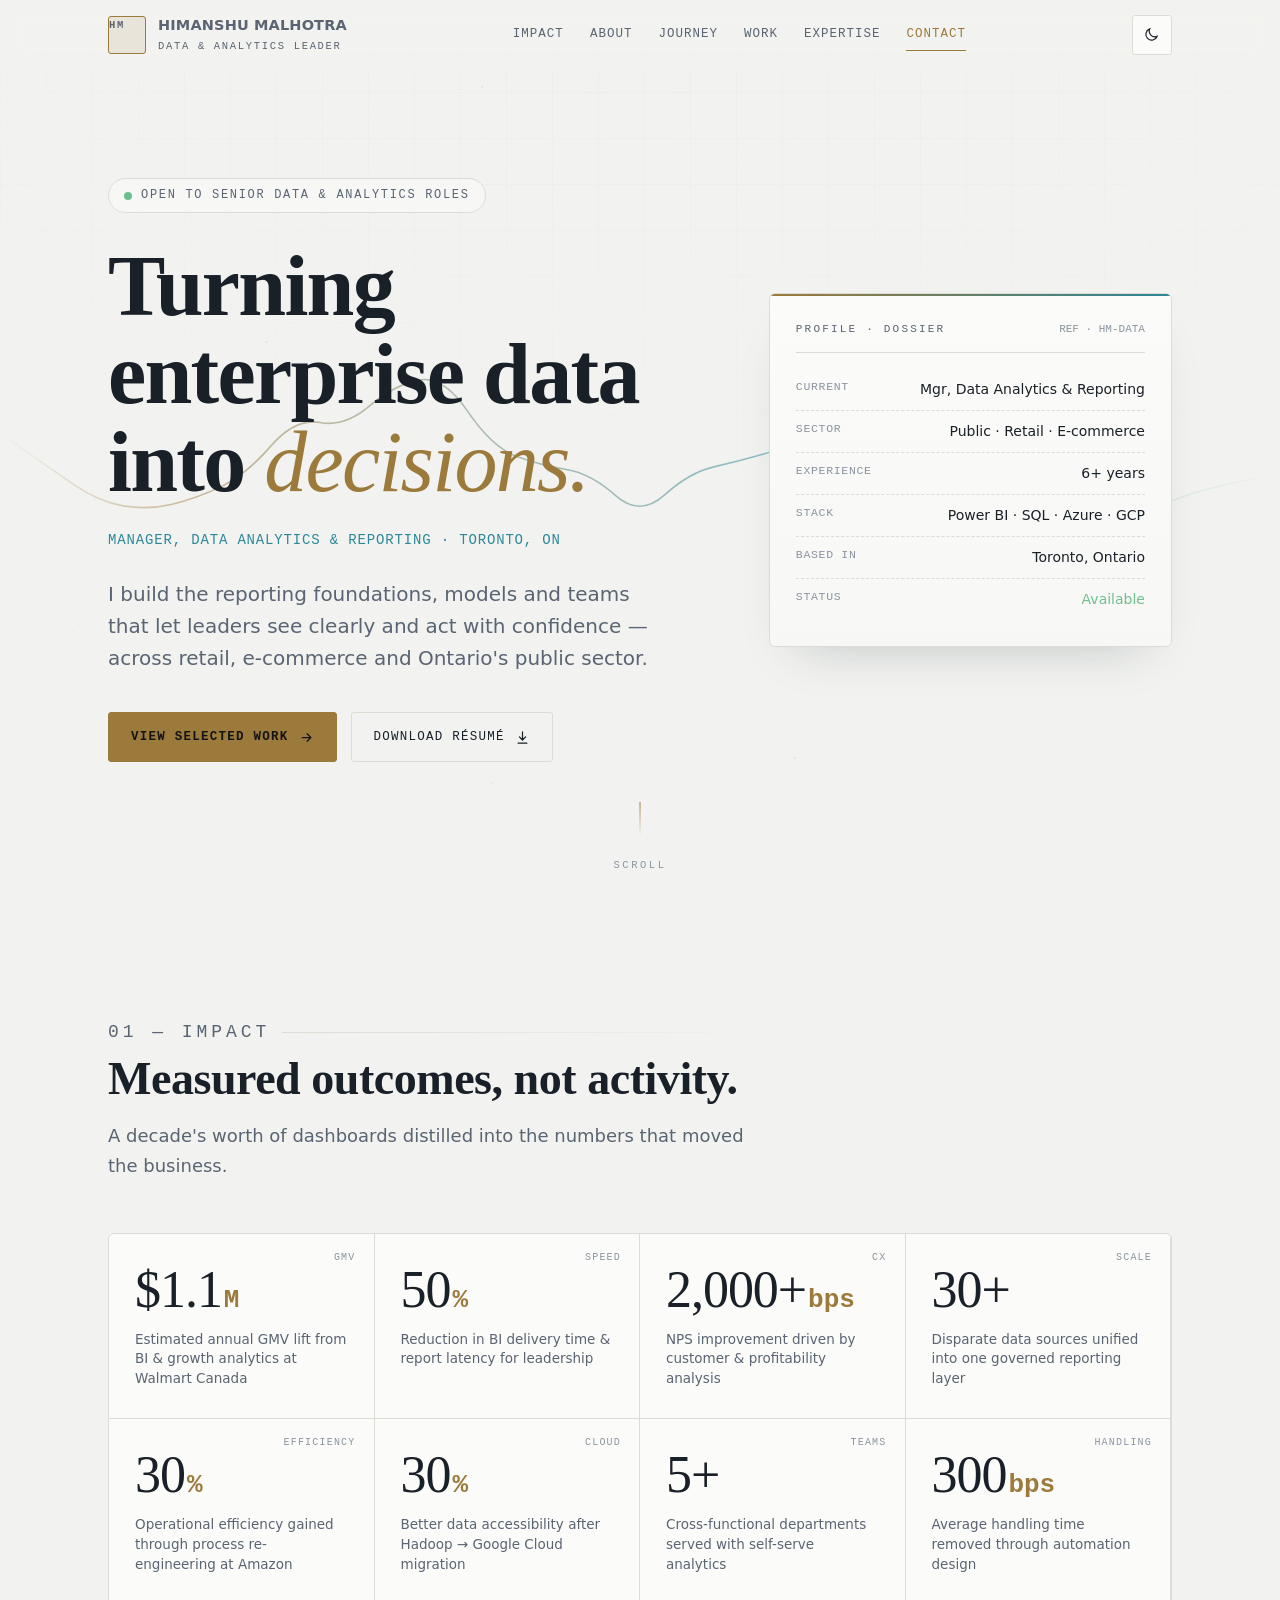
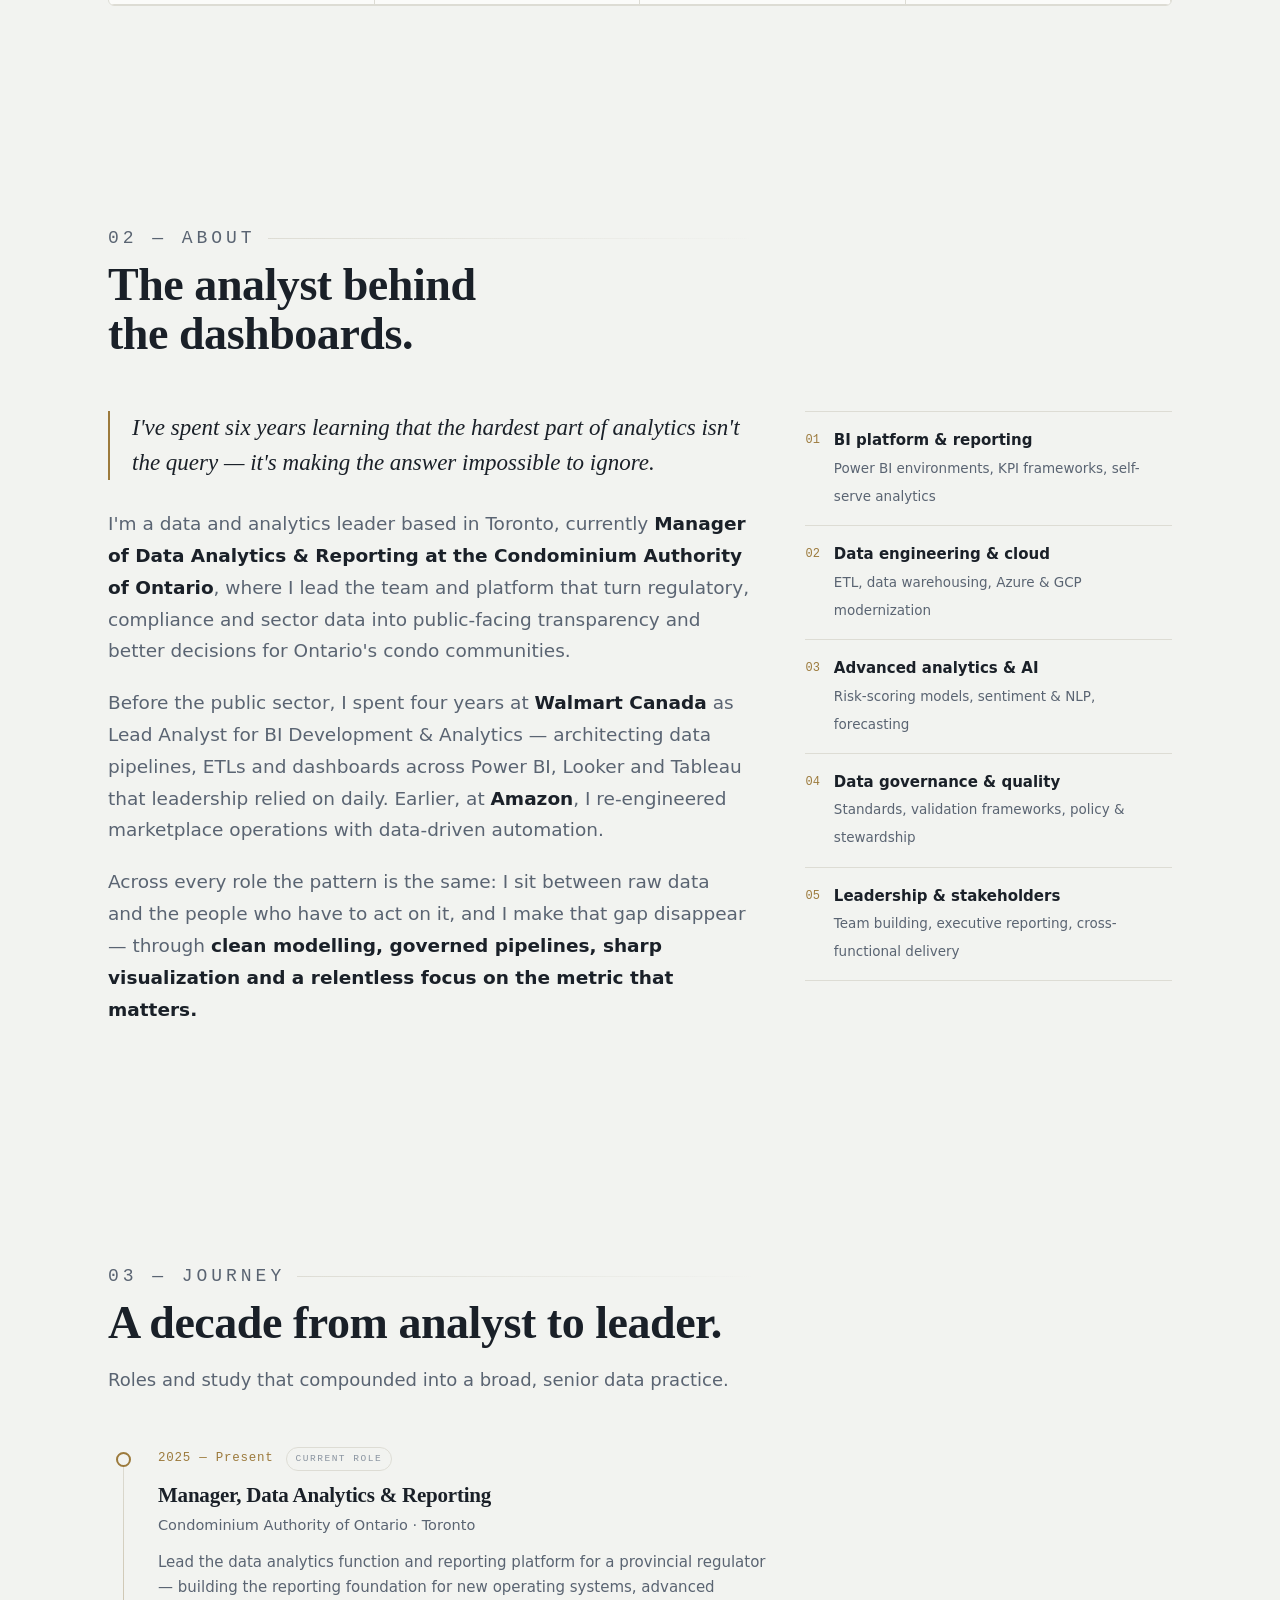
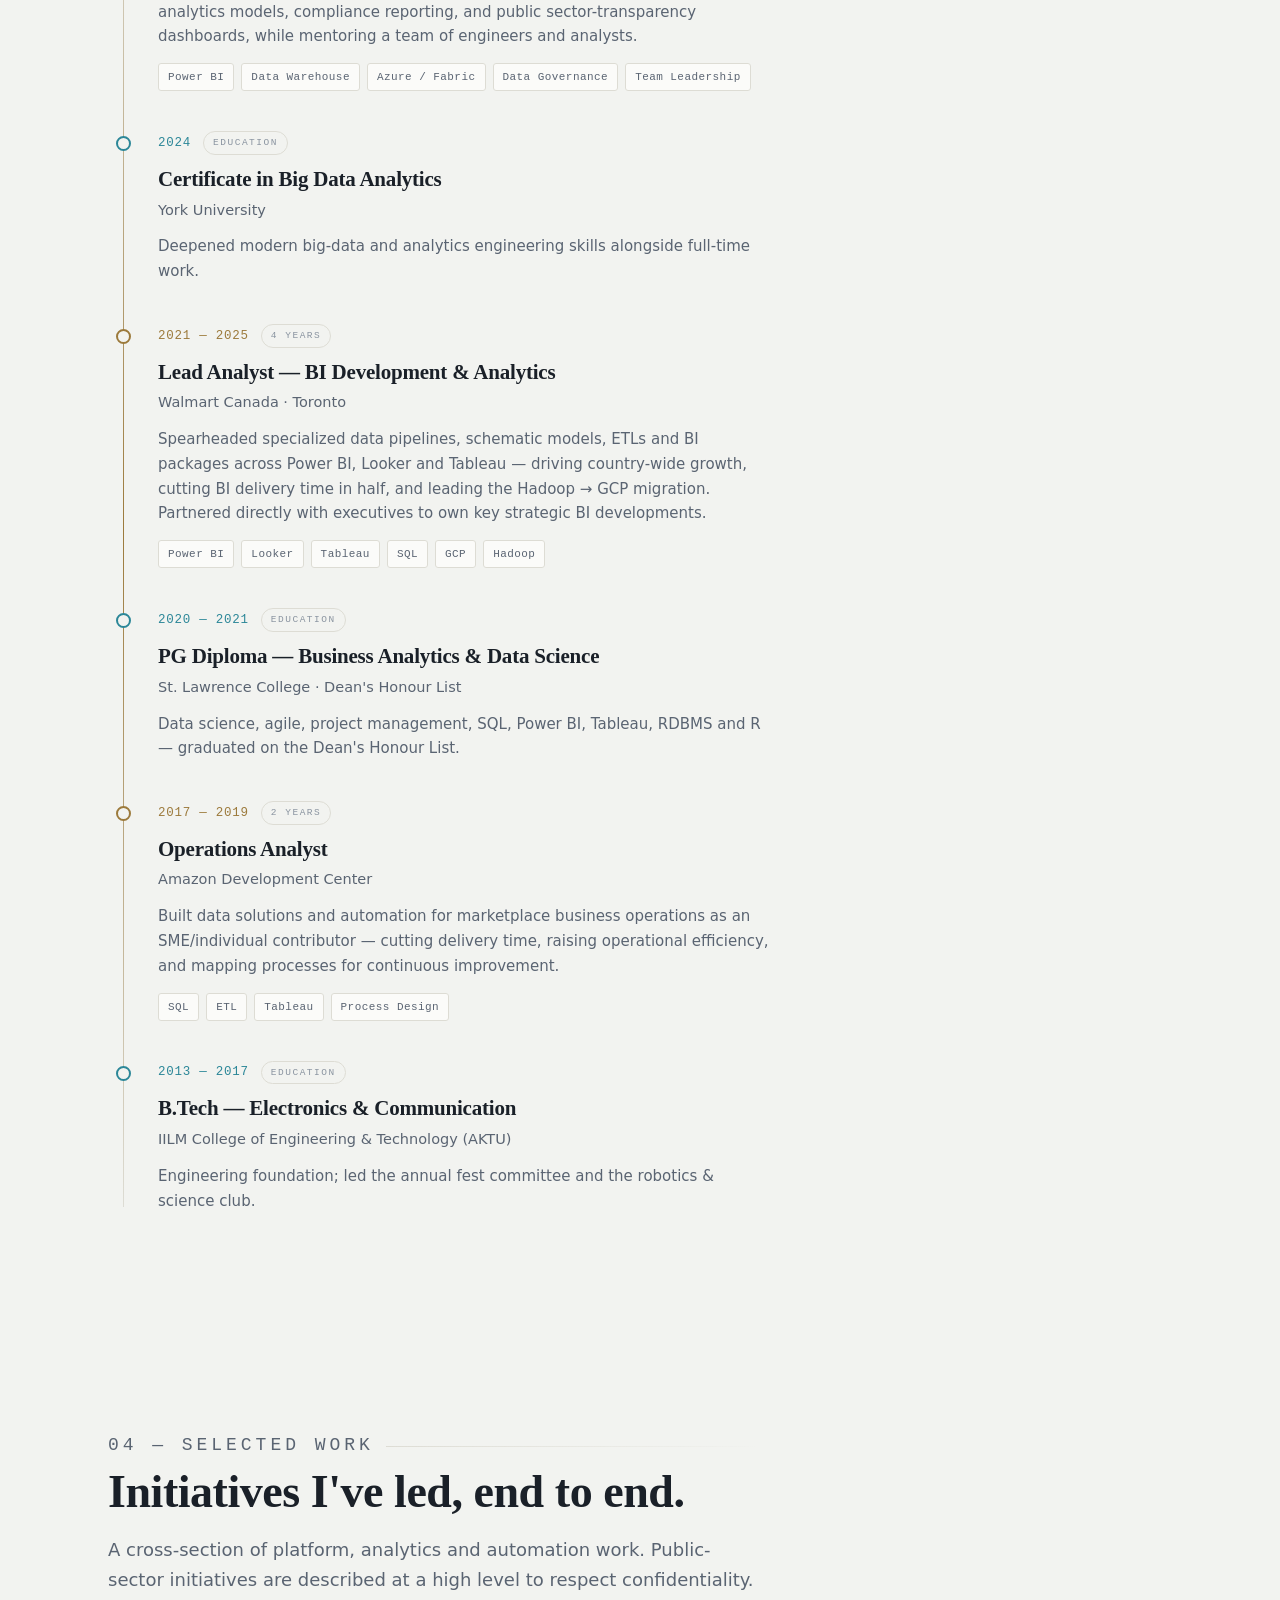
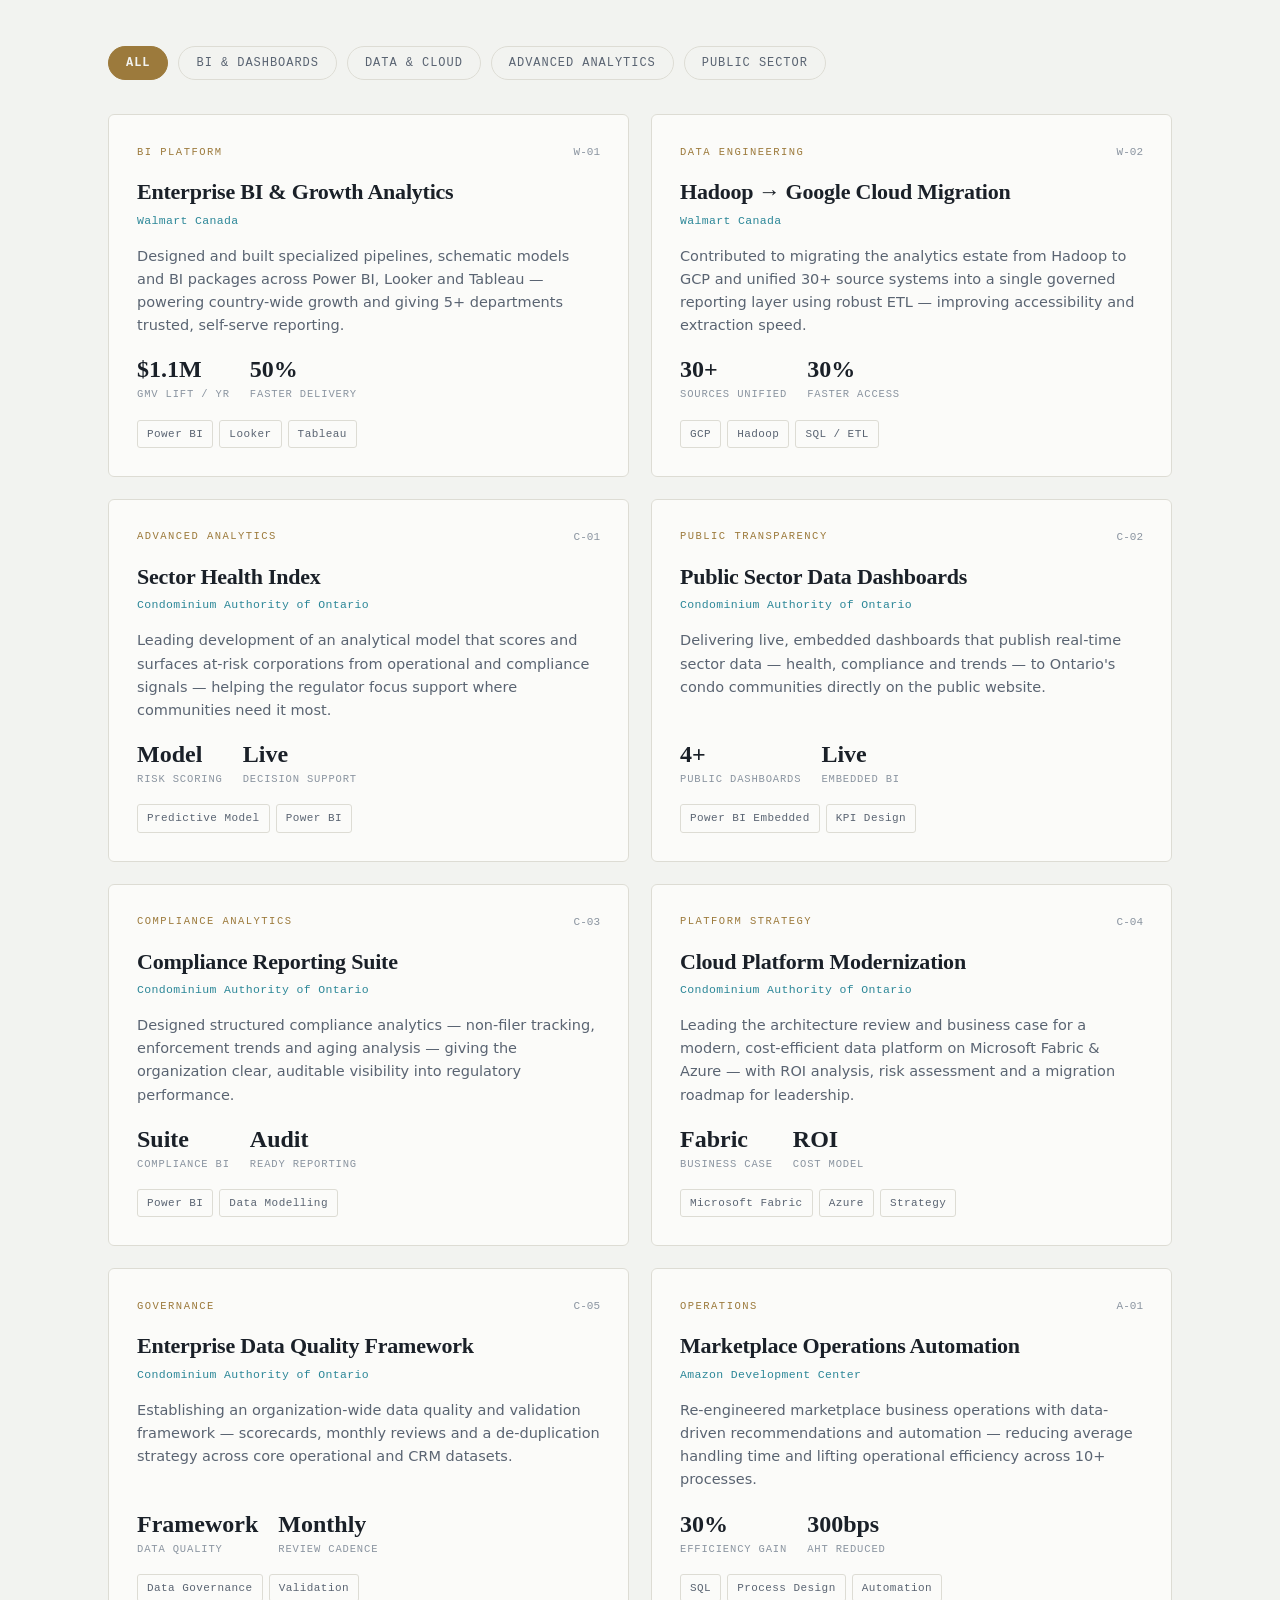
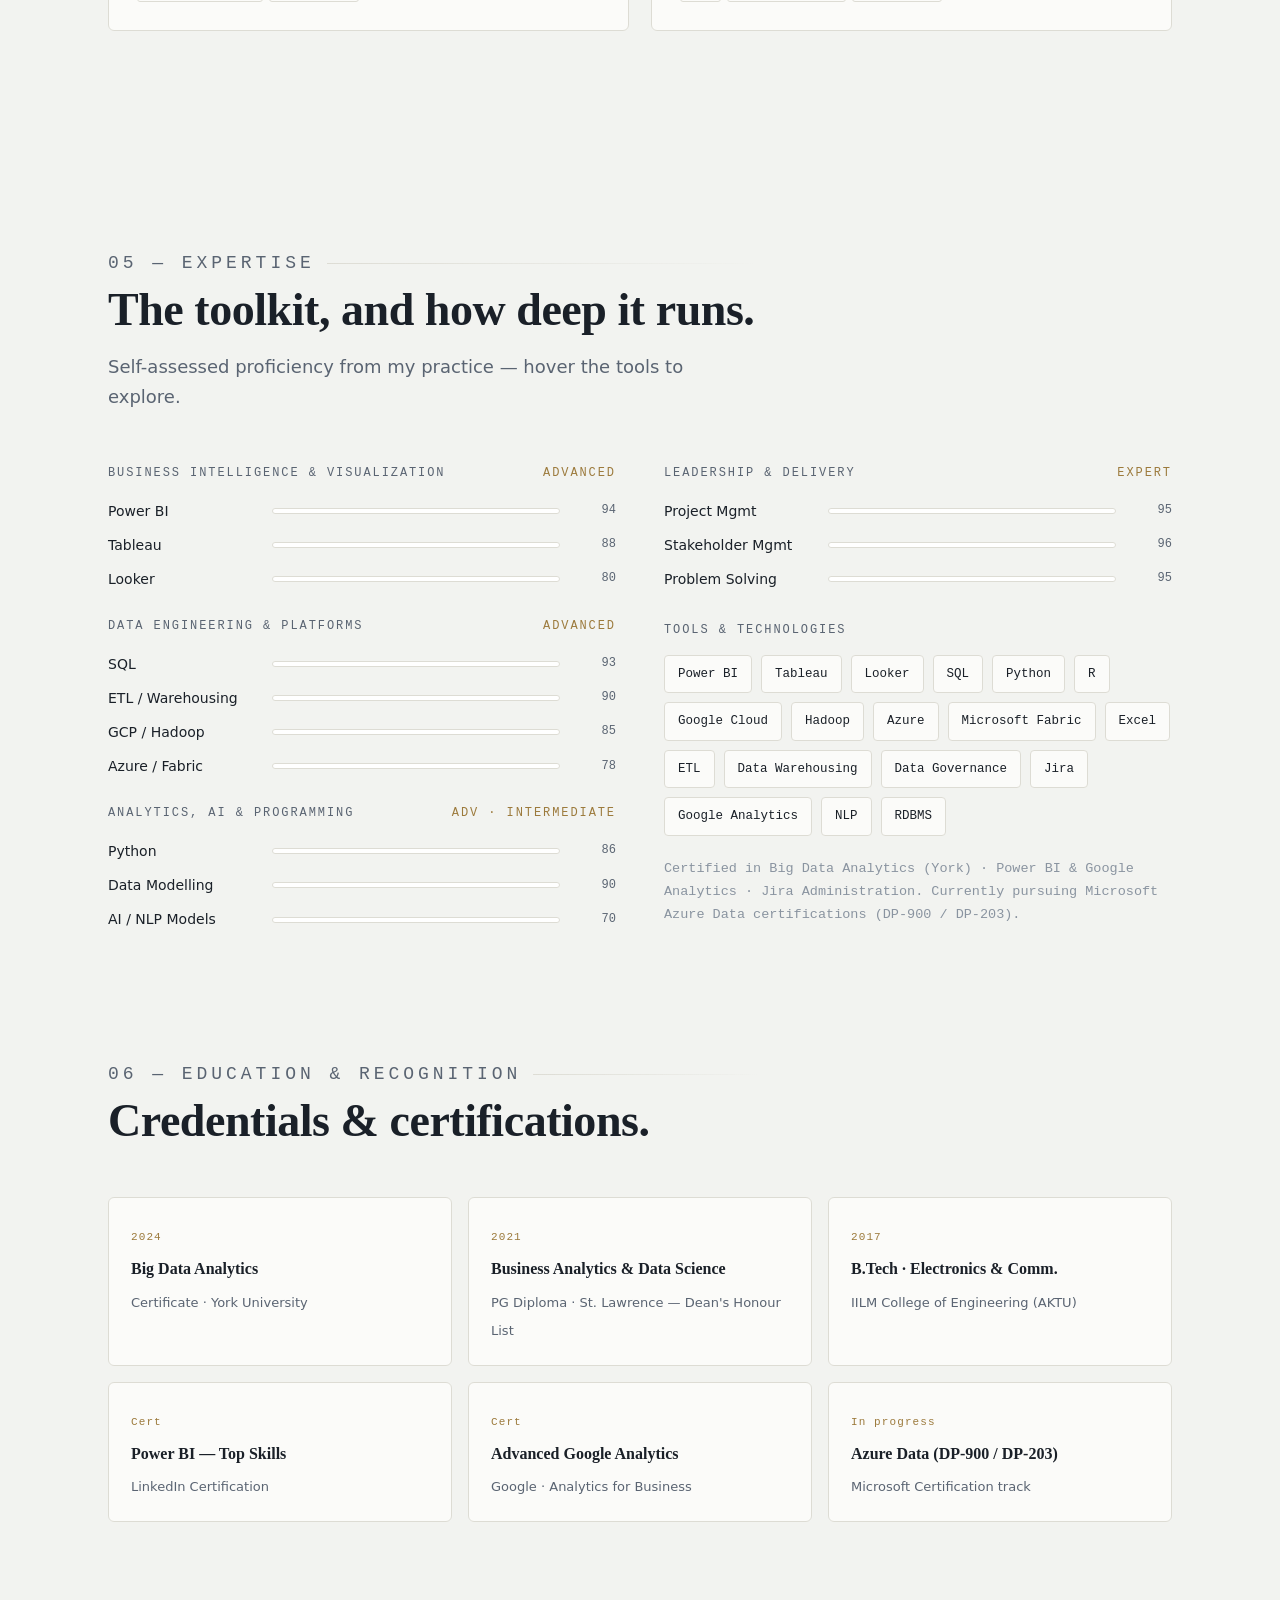
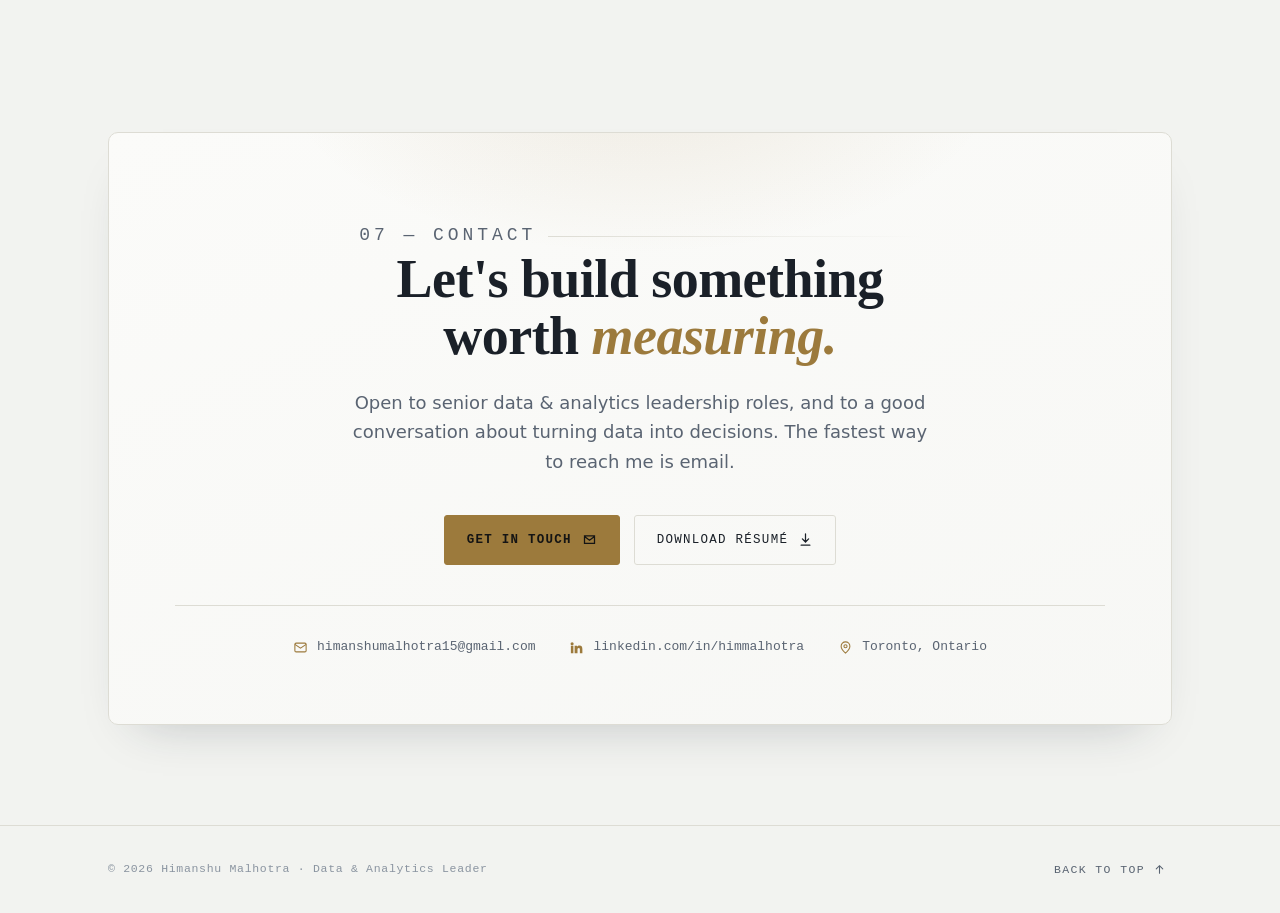
==== index.html @ 13e5ac2b "Add interactive personal portfolio website Single-page, self-contained portfolio for Himanshu Malhot" ====
<!doctype html>
<html lang="en">
<head>
<meta charset="utf-8" />
<meta name="viewport" content="width=device-width, initial-scale=1" />
<title>Himanshu Malhotra — Data &amp; Analytics Leader</title>
<meta name="description" content="Himanshu Malhotra — Manager, Data Analytics &amp; Reporting. Turning enterprise data into decisions across retail, e-commerce and public-sector organizations." />
<style>
/* ============================================================
   HIMANSHU MALHOTRA — PORTFOLIO  "DOSSIER"
   Tokens → theme (dark default + light) → layout → components
   ============================================================ */
:root{
  --ground:#0E1217; --surface:#161B22; --surface-2:#1D242D; --line:#2A333D;
  --ivory:#ECEAE3; --muted:#96A0AC; --faint:#5E6975;
  --brass:#C8A15C; --brass-soft:rgba(200,161,92,.14);
  --cyan:#5EC8D8; --cyan-soft:rgba(94,200,216,.12);
  --good:#6FBF8E; --warn:#E0B25A; --crit:#E07A6A;
  --shadow:0 24px 60px -28px rgba(0,0,0,.7);
  --serif:'Iowan Old Style','Palatino Linotype',Palatino,'Book Antiqua',Georgia,'Times New Roman',serif;
  --sans:system-ui,-apple-system,'Segoe UI',Roboto,Helvetica,Arial,sans-serif;
  --mono:ui-monospace,'SF Mono','JetBrains Mono','Cascadia Code',Menlo,Consolas,monospace;
  --maxw:1120px;
}
@media (prefers-color-scheme: light){
  :root{
    --ground:#F2F3F0; --surface:#FBFBF9; --surface-2:#FFFFFF; --line:#DDDCD4;
    --ivory:#1A2028; --muted:#5A6472; --faint:#8A94A0;
    --brass:#9C7A3C; --brass-soft:rgba(156,122,60,.12);
    --cyan:#2C8798; --cyan-soft:rgba(44,135,152,.10);
    --shadow:0 24px 50px -30px rgba(30,40,55,.28);
  }
}
:root[data-theme="dark"]{
  --ground:#0E1217; --surface:#161B22; --surface-2:#1D242D; --line:#2A333D;
  --ivory:#ECEAE3; --muted:#96A0AC; --faint:#5E6975;
  --brass:#C8A15C; --brass-soft:rgba(200,161,92,.14);
  --cyan:#5EC8D8; --cyan-soft:rgba(94,200,216,.12);
  --shadow:0 24px 60px -28px rgba(0,0,0,.7);
}
:root[data-theme="light"]{
  --ground:#F2F3F0; --surface:#FBFBF9; --surface-2:#FFFFFF; --line:#DDDCD4;
  --ivory:#1A2028; --muted:#5A6472; --faint:#8A94A0;
  --brass:#9C7A3C; --brass-soft:rgba(156,122,60,.12);
  --cyan:#2C8798; --cyan-soft:rgba(44,135,152,.10);
  --shadow:0 24px 50px -30px rgba(30,40,55,.28);
}

*{box-sizing:border-box}
html{scroll-behavior:smooth}
@media (prefers-reduced-motion: reduce){html{scroll-behavior:auto}}
body{
  margin:0; background:var(--ground); color:var(--ivory);
  font-family:var(--sans); font-size:17px; line-height:1.65;
  -webkit-font-smoothing:antialiased; text-rendering:optimizeLegibility;
  overflow-x:hidden;
}
/* subtle grid texture on the ground */
body::before{
  content:""; position:fixed; inset:0; z-index:0; pointer-events:none; opacity:.5;
  background:
    linear-gradient(var(--line) 1px, transparent 1px) 0 0/100% 46px,
    linear-gradient(90deg, var(--line) 1px, transparent 1px) 0 0/46px 100%;
  -webkit-mask-image:radial-gradient(120% 80% at 50% 0%, #000 0%, transparent 70%);
  mask-image:radial-gradient(120% 80% at 50% 0%, #000 0%, transparent 70%);
  opacity:.22;
}
a{color:inherit; text-decoration:none}
img{max-width:100%}
::selection{background:var(--brass); color:var(--ground)}
:focus-visible{outline:2px solid var(--cyan); outline-offset:3px; border-radius:2px}

.wrap{max-width:var(--maxw); margin:0 auto; padding:0 28px; position:relative; z-index:1}

/* type */
h1,h2,h3{font-family:var(--serif); font-weight:600; letter-spacing:-.01em; text-wrap:balance; margin:0}
.eyebrow{
  font-family:var(--mono); font-size:12.5px; letter-spacing:.22em; text-transform:uppercase;
  color:var(--brass); display:flex; align-items:center; gap:12px; margin:0 0 22px;
}
.eyebrow::after{content:""; height:1px; flex:1; background:linear-gradient(90deg,var(--line),transparent)}
.mono{font-family:var(--mono)}
.tnum{font-variant-numeric:tabular-nums}

/* ---------- NAV ---------- */
header.nav{
  position:fixed; top:0; left:0; right:0; z-index:50;
  backdrop-filter:blur(12px); -webkit-backdrop-filter:blur(12px);
  background:color-mix(in srgb, var(--ground) 78%, transparent);
  border-bottom:1px solid transparent; transition:border-color .3s, background .3s;
}
header.nav.scrolled{border-bottom-color:var(--line)}
.nav-inner{max-width:var(--maxw); margin:0 auto; padding:14px 28px; display:flex; align-items:center; justify-content:space-between; gap:18px}
.brand{display:flex; align-items:center; gap:12px}
.monogram{
  width:38px; height:38px; display:grid; place-items:center; flex:none;
  border:1px solid var(--brass); color:var(--brass);
  font-family:var(--serif); font-weight:600; font-size:16px; letter-spacing:.02em;
  border-radius:3px; background:var(--brass-soft);
}
.brand b{font-family:var(--sans); font-weight:600; font-size:14.5px; letter-spacing:.01em}
.brand span{display:block; font-family:var(--mono); font-size:10.5px; letter-spacing:.16em; text-transform:uppercase; color:var(--muted)}
nav.links{display:flex; align-items:center; gap:26px}
nav.links a{font-family:var(--mono); font-size:12.5px; letter-spacing:.08em; text-transform:uppercase; color:var(--muted); transition:color .2s; position:relative; padding:4px 0}
nav.links a:hover{color:var(--ivory)}
nav.links a.active{color:var(--brass)}
nav.links a.active::after{content:""; position:absolute; left:0; right:0; bottom:-2px; height:1px; background:var(--brass)}
.nav-tools{display:flex; align-items:center; gap:14px}
.toggle{
  width:40px; height:40px; border:1px solid var(--line); background:var(--surface); color:var(--ivory);
  border-radius:3px; display:grid; place-items:center; cursor:pointer; transition:border-color .2s, color .2s;
}
.toggle:hover{border-color:var(--brass); color:var(--brass)}
.toggle svg{width:17px; height:17px}
.menu-btn{display:none; width:40px; height:40px; border:1px solid var(--line); background:var(--surface); color:var(--ivory); border-radius:3px; cursor:pointer}

/* ---------- HERO ---------- */
.hero{position:relative; min-height:100vh; display:flex; align-items:center; padding:120px 0 80px; overflow:hidden}
#signal{position:absolute; inset:0; width:100%; height:100%; z-index:0; opacity:.9}
.hero .wrap{width:100%}
.hero-grid{display:grid; grid-template-columns:1.35fr .9fr; gap:56px; align-items:center}
.avail{display:inline-flex; align-items:center; gap:9px; font-family:var(--mono); font-size:12px; letter-spacing:.14em; text-transform:uppercase; color:var(--muted); border:1px solid var(--line); border-radius:100px; padding:7px 15px; margin-bottom:30px; background:color-mix(in srgb,var(--surface) 60%, transparent)}
.dot{width:8px; height:8px; border-radius:50%; background:var(--good); box-shadow:0 0 0 0 var(--good); animation:pulse 2.4s infinite}
@keyframes pulse{0%{box-shadow:0 0 0 0 color-mix(in srgb,var(--good) 60%,transparent)}70%{box-shadow:0 0 0 8px transparent}100%{box-shadow:0 0 0 0 transparent}}
@media (prefers-reduced-motion: reduce){.dot{animation:none}}
.hero h1{font-size:clamp(44px,7vw,86px); line-height:1.02; letter-spacing:-.02em}
.hero h1 .thin{font-style:italic; color:var(--brass); font-weight:500}
.role{font-family:var(--mono); font-size:14px; letter-spacing:.06em; color:var(--cyan); margin:22px 0 0; text-transform:uppercase}
.lede{font-size:clamp(17px,2.1vw,20px); color:var(--muted); max-width:44ch; margin:26px 0 0; line-height:1.6}
.hero-cta{display:flex; flex-wrap:wrap; gap:14px; margin-top:38px}
.btn{
  display:inline-flex; align-items:center; gap:10px; font-family:var(--mono); font-size:12.5px; letter-spacing:.1em; text-transform:uppercase;
  padding:14px 22px; border-radius:3px; cursor:pointer; transition:transform .18s, background .2s, border-color .2s, color .2s; border:1px solid var(--line);
}
.btn.primary{background:var(--brass); color:#141414; border-color:var(--brass); font-weight:600}
.btn.primary:hover{transform:translateY(-2px); box-shadow:0 12px 24px -12px var(--brass)}
.btn.ghost{background:transparent; color:var(--ivory)}
.btn.ghost:hover{border-color:var(--brass); color:var(--brass)}
.btn svg{width:15px; height:15px}
/* hero side card */
.dossier-card{
  border:1px solid var(--line); border-radius:6px; background:linear-gradient(180deg, var(--surface), color-mix(in srgb,var(--surface) 60%, var(--ground)));
  padding:26px; box-shadow:var(--shadow); position:relative; overflow:hidden;
}
.dossier-card::before{content:""; position:absolute; top:0; left:0; right:0; height:2px; background:linear-gradient(90deg,var(--brass),var(--cyan))}
.dc-head{display:flex; justify-content:space-between; align-items:baseline; border-bottom:1px solid var(--line); padding-bottom:14px; margin-bottom:16px}
.dc-head h4{font-family:var(--mono); font-size:11px; letter-spacing:.2em; text-transform:uppercase; color:var(--muted); font-weight:500; margin:0}
.dc-head .id{font-family:var(--mono); font-size:11px; color:var(--faint)}
.dc-row{display:flex; justify-content:space-between; gap:12px; padding:9px 0; font-size:14px; border-bottom:1px dashed var(--line)}
.dc-row:last-child{border-bottom:0}
.dc-row .k{font-family:var(--mono); font-size:11.5px; letter-spacing:.06em; text-transform:uppercase; color:var(--faint)}
.dc-row .v{color:var(--ivory); text-align:right; font-weight:500}
.scroll-hint{position:absolute; bottom:26px; left:50%; transform:translateX(-50%); font-family:var(--mono); font-size:10.5px; letter-spacing:.24em; text-transform:uppercase; color:var(--faint); display:flex; flex-direction:column; align-items:center; gap:10px}
.scroll-hint .bar{width:1px; height:34px; background:linear-gradient(var(--brass),transparent); animation:drop 2s infinite}
@keyframes drop{0%{transform:scaleY(0); transform-origin:top}50%{transform:scaleY(1); transform-origin:top}51%{transform:scaleY(1); transform-origin:bottom}100%{transform:scaleY(0); transform-origin:bottom}}
@media (prefers-reduced-motion: reduce){.scroll-hint .bar{animation:none}}

/* ---------- SECTION SCAFFOLD ---------- */
section{padding:100px 0; position:relative; z-index:1}
.sec-head{margin-bottom:52px; max-width:60ch}
.sec-head h2{font-size:clamp(30px,4.4vw,46px); line-height:1.08; margin-top:6px}
.sec-head p{color:var(--muted); margin:18px 0 0; font-size:18px}
.reveal{opacity:0; transform:translateY(26px); transition:opacity .7s cubic-bezier(.2,.7,.2,1), transform .7s cubic-bezier(.2,.7,.2,1)}
.reveal.in{opacity:1; transform:none}
@media (prefers-reduced-motion: reduce){.reveal{opacity:1; transform:none; transition:none}}

/* ---------- IMPACT / KPI ---------- */
.kpi-grid{display:grid; grid-template-columns:repeat(4,1fr); gap:0; border:1px solid var(--line); border-radius:6px; overflow:hidden; background:var(--surface)}
.kpi{padding:30px 26px; border-right:1px solid var(--line); border-bottom:1px solid var(--line); position:relative; transition:background .3s}
.kpi:hover{background:var(--surface-2)}
.kpi .num{font-family:var(--serif); font-size:clamp(34px,4.6vw,52px); line-height:1; letter-spacing:-.02em; color:var(--ivory); display:flex; align-items:baseline; gap:2px}
.kpi .num .u{font-size:.5em; color:var(--brass); font-family:var(--mono); font-weight:600; letter-spacing:0}
.kpi .lab{margin-top:14px; font-size:13.5px; color:var(--muted); line-height:1.45}
.kpi .tag{position:absolute; top:16px; right:18px; font-family:var(--mono); font-size:10px; letter-spacing:.12em; text-transform:uppercase; color:var(--faint)}

/* ---------- ABOUT ---------- */
.about-grid{display:grid; grid-template-columns:1.4fr .8fr; gap:56px}
.about-body p{color:var(--muted); font-size:18.5px; line-height:1.72}
.about-body p + p{margin-top:20px}
.about-body strong{color:var(--ivory); font-weight:600}
.about-body .lead-line{font-family:var(--serif); font-size:23px; line-height:1.5; color:var(--ivory); font-style:italic; border-left:2px solid var(--brass); padding-left:22px; margin:0 0 28px}
.focus-list{border-top:1px solid var(--line)}
.focus-list li{list-style:none; display:flex; gap:14px; padding:16px 0; border-bottom:1px solid var(--line); align-items:flex-start}
.focus-list .idx{font-family:var(--mono); font-size:12px; color:var(--brass); padding-top:3px}
.focus-list .ft b{display:block; font-family:var(--sans); font-size:15px; font-weight:600}
.focus-list .ft span{font-size:13.5px; color:var(--muted)}
ul{margin:0; padding:0}

/* ---------- JOURNEY ---------- */
.timeline{position:relative; margin-left:8px}
.timeline::before{content:""; position:absolute; left:7px; top:6px; bottom:6px; width:1px; background:linear-gradient(var(--line),var(--brass),var(--line))}
.tl-item{position:relative; padding:0 0 40px 42px}
.tl-item:last-child{padding-bottom:0}
.tl-node{position:absolute; left:0; top:5px; width:15px; height:15px; border-radius:50%; background:var(--ground); border:2px solid var(--brass); z-index:1}
.tl-item.edu .tl-node{border-color:var(--cyan)}
.tl-meta{display:flex; flex-wrap:wrap; align-items:center; gap:12px; margin-bottom:7px}
.tl-year{font-family:var(--mono); font-size:12.5px; letter-spacing:.06em; color:var(--brass)}
.tl-item.edu .tl-year{color:var(--cyan)}
.tl-badge{font-family:var(--mono); font-size:9.5px; letter-spacing:.16em; text-transform:uppercase; color:var(--faint); border:1px solid var(--line); border-radius:100px; padding:3px 9px}
.tl-item h3{font-size:21px}
.tl-item .org{color:var(--muted); font-size:14.5px; margin-top:2px; font-weight:500}
.tl-item p{color:var(--muted); font-size:15px; margin:12px 0 0; max-width:64ch}
.tl-item .chips{display:flex; flex-wrap:wrap; gap:7px; margin-top:14px}
.chip{font-family:var(--mono); font-size:11px; letter-spacing:.04em; color:var(--muted); border:1px solid var(--line); border-radius:3px; padding:4px 9px; background:var(--surface)}

/* ---------- WORK / PROJECTS ---------- */
.filters{display:flex; flex-wrap:wrap; gap:10px; margin-bottom:34px}
.filter{font-family:var(--mono); font-size:12px; letter-spacing:.08em; text-transform:uppercase; color:var(--muted); border:1px solid var(--line); background:transparent; border-radius:100px; padding:9px 17px; cursor:pointer; transition:all .2s}
.filter:hover{color:var(--ivory); border-color:var(--faint)}
.filter.active{color:var(--ground); background:var(--brass); border-color:var(--brass); font-weight:600}
.work-grid{display:grid; grid-template-columns:repeat(2,1fr); gap:22px}
.card{
  border:1px solid var(--line); border-radius:6px; background:var(--surface); padding:28px; position:relative; overflow:hidden;
  transition:transform .35s cubic-bezier(.2,.7,.2,1), border-color .3s, box-shadow .35s; display:flex; flex-direction:column; min-height:230px;
}
.card::after{content:""; position:absolute; inset:0; background:radial-gradient(400px 200px at var(--mx,50%) var(--my,0%), var(--brass-soft), transparent 60%); opacity:0; transition:opacity .35s; pointer-events:none}
.card:hover{transform:translateY(-4px); border-color:color-mix(in srgb,var(--brass) 50%,var(--line)); box-shadow:var(--shadow)}
.card:hover::after{opacity:1}
.card .top{display:flex; justify-content:space-between; align-items:center; margin-bottom:18px}
.card .cat{font-family:var(--mono); font-size:10.5px; letter-spacing:.14em; text-transform:uppercase; color:var(--brass)}
.card .num{font-family:var(--mono); font-size:11px; color:var(--faint)}
.card h3{font-size:22px; line-height:1.2}
.card .where{font-family:var(--mono); font-size:11.5px; color:var(--cyan); margin-top:6px; letter-spacing:.03em}
.card p{color:var(--muted); font-size:14.5px; margin:14px 0 0; line-height:1.6}
.card .metrics{display:flex; gap:20px; margin-top:auto; padding-top:20px}
.card .metrics div{display:flex; flex-direction:column}
.card .metrics b{font-family:var(--serif); font-size:24px; color:var(--ivory); line-height:1}
.card .metrics span{font-family:var(--mono); font-size:10.5px; letter-spacing:.08em; text-transform:uppercase; color:var(--faint); margin-top:5px}
.card .stack{display:flex; flex-wrap:wrap; gap:6px; margin-top:16px}
.card.hide{display:none}

/* ---------- EXPERTISE ---------- */
.exp-grid{display:grid; grid-template-columns:1fr 1fr; gap:48px; align-items:start}
.skill-block + .skill-block{margin-top:26px}
.skill-block h4{font-family:var(--mono); font-size:12px; letter-spacing:.16em; text-transform:uppercase; color:var(--muted); font-weight:500; margin:0 0 16px; display:flex; justify-content:space-between}
.skill-block h4 .lvl{color:var(--brass)}
.bar{display:flex; align-items:center; gap:14px; margin:11px 0}
.bar .name{width:150px; flex:none; font-size:14px; color:var(--ivory)}
.bar .track{flex:1; height:6px; background:var(--surface-2); border-radius:100px; overflow:hidden; border:1px solid var(--line)}
.bar .fill{height:100%; width:0; border-radius:100px; background:linear-gradient(90deg,var(--brass),var(--cyan)); transition:width 1.1s cubic-bezier(.2,.8,.2,1)}
.bar .pct{width:42px; text-align:right; font-family:var(--mono); font-size:12px; color:var(--muted)}
.tools-cloud{display:flex; flex-wrap:wrap; gap:9px; margin-top:8px}
.tool{font-family:var(--mono); font-size:12.5px; color:var(--ivory); border:1px solid var(--line); background:var(--surface); border-radius:4px; padding:8px 13px; transition:all .2s; cursor:default}
.tool:hover{border-color:var(--brass); color:var(--brass); transform:translateY(-2px)}
.exp-note{margin-top:22px; font-size:13.5px; color:var(--faint); font-family:var(--mono); line-height:1.7}

/* ---------- RECOGNITION ---------- */
.creds{display:grid; grid-template-columns:repeat(3,1fr); gap:16px}
.cred{border:1px solid var(--line); border-radius:6px; background:var(--surface); padding:22px; transition:border-color .3s, transform .3s}
.cred:hover{border-color:var(--brass); transform:translateY(-3px)}
.cred .yr{font-family:var(--mono); font-size:11px; color:var(--brass); letter-spacing:.1em}
.cred b{display:block; font-size:16px; margin:8px 0 4px; font-family:var(--serif); font-weight:600}
.cred span{font-size:13px; color:var(--muted)}

/* ---------- CONTACT ---------- */
.contact{padding:110px 0 60px}
.contact-card{border:1px solid var(--line); border-radius:10px; background:linear-gradient(160deg,var(--surface),color-mix(in srgb,var(--surface) 55%,var(--ground))); padding:clamp(34px,6vw,66px); text-align:center; position:relative; overflow:hidden; box-shadow:var(--shadow)}
.contact-card::before{content:""; position:absolute; inset:0; background:radial-gradient(600px 300px at 50% -10%, var(--brass-soft), transparent 60%); pointer-events:none}
.contact h2{font-size:clamp(32px,5vw,54px); line-height:1.06; position:relative}
.contact h2 em{color:var(--brass); font-style:italic}
.contact p{color:var(--muted); max-width:52ch; margin:22px auto 0; font-size:18px; position:relative}
.contact-actions{display:flex; flex-wrap:wrap; gap:14px; justify-content:center; margin-top:38px; position:relative}
.contact-meta{display:flex; flex-wrap:wrap; gap:12px 34px; justify-content:center; margin-top:40px; padding-top:30px; border-top:1px solid var(--line); position:relative}
.contact-meta a, .contact-meta span{display:inline-flex; align-items:center; gap:9px; font-family:var(--mono); font-size:13px; color:var(--muted); transition:color .2s}
.contact-meta a:hover{color:var(--brass)}
.contact-meta svg{width:15px; height:15px; color:var(--brass)}

/* ---------- FOOTER ---------- */
footer{border-top:1px solid var(--line); padding:34px 0; margin-top:40px}
.foot-inner{display:flex; flex-wrap:wrap; justify-content:space-between; align-items:center; gap:16px}
.foot-inner p{font-family:var(--mono); font-size:11.5px; letter-spacing:.06em; color:var(--faint); margin:0}
.to-top{font-family:var(--mono); font-size:11.5px; letter-spacing:.12em; text-transform:uppercase; color:var(--muted); cursor:pointer; background:none; border:0; display:inline-flex; align-items:center; gap:8px}
.to-top:hover{color:var(--brass)}

/* ---------- RESPONSIVE ---------- */
@media (max-width:900px){
  .hero-grid{grid-template-columns:1fr; gap:40px}
  .dossier-card{max-width:420px}
  .about-grid,.exp-grid{grid-template-columns:1fr; gap:36px}
  .kpi-grid{grid-template-columns:repeat(2,1fr)}
  .work-grid{grid-template-columns:1fr}
  .creds{grid-template-columns:1fr 1fr}
  nav.links{display:none}
  .menu-btn{display:grid; place-items:center}
  header.nav.open nav.links{display:flex; position:absolute; top:100%; right:0; left:0; flex-direction:column; align-items:flex-start; gap:0; background:var(--ground); border-bottom:1px solid var(--line); padding:8px 28px}
  header.nav.open nav.links a{padding:13px 0; width:100%; border-bottom:1px solid var(--line)}
}
@media (max-width:560px){
  body{font-size:16px}
  .wrap{padding:0 20px}
  section{padding:76px 0}
  .kpi-grid{grid-template-columns:1fr}
  .creds{grid-template-columns:1fr}
  .bar .name{width:110px}
  .card .metrics{gap:14px}
}
</style>
</head>
<body>

<!-- ================= NAV ================= -->
<header class="nav" id="nav">
  <div class="nav-inner">
    <a class="brand" href="#top" aria-label="Himanshu Malhotra — home">
      <span class="monogram">HM</span>
      <span><b>Himanshu Malhotra</b><span>Data &amp; Analytics Leader</span></span>
    </a>
    <nav class="links" id="navlinks">
      <a href="#impact">Impact</a>
      <a href="#about">About</a>
      <a href="#journey">Journey</a>
      <a href="#work">Work</a>
      <a href="#expertise">Expertise</a>
      <a href="#contact">Contact</a>
    </nav>
    <div class="nav-tools">
      <button class="toggle" id="themeToggle" aria-label="Toggle colour theme" title="Toggle theme">
        <svg id="themeIcon" viewBox="0 0 24 24" fill="none" stroke="currentColor" stroke-width="1.7" stroke-linecap="round"><circle cx="12" cy="12" r="4.2"/><path d="M12 2v2M12 20v2M4.9 4.9l1.4 1.4M17.7 17.7l1.4 1.4M2 12h2M20 12h2M4.9 19.1l1.4-1.4M17.7 6.3l1.4-1.4"/></svg>
      </button>
      <button class="menu-btn" id="menuBtn" aria-label="Menu">
        <svg width="18" height="18" viewBox="0 0 24 24" fill="none" stroke="currentColor" stroke-width="1.8" stroke-linecap="round"><path d="M4 7h16M4 12h16M4 17h16"/></svg>
      </button>
    </div>
  </div>
</header>

<!-- ================= HERO ================= -->
<section class="hero" id="top">
  <canvas id="signal" aria-hidden="true"></canvas>
  <div class="wrap">
    <div class="hero-grid">
      <div>
        <span class="avail reveal"><span class="dot"></span>Open to senior data &amp; analytics roles</span>
        <h1 class="reveal">Turning enterprise data<br>into <span class="thin">decisions.</span></h1>
        <p class="role reveal">Manager, Data Analytics &amp; Reporting · Toronto, ON</p>
        <p class="lede reveal">I build the reporting foundations, models and teams that let leaders see clearly and act with confidence — across retail, e-commerce and Ontario's public sector.</p>
        <div class="hero-cta reveal">
          <a class="btn primary" href="#work">View selected work
            <svg viewBox="0 0 24 24" fill="none" stroke="currentColor" stroke-width="2" stroke-linecap="round"><path d="M5 12h14M13 6l6 6-6 6"/></svg></a>
          <a class="btn ghost" href="assets/Himanshu_Malhotra_Resume.pdf" download>Download résumé
            <svg viewBox="0 0 24 24" fill="none" stroke="currentColor" stroke-width="2" stroke-linecap="round"><path d="M12 3v12M7 11l5 5 5-5M5 21h14"/></svg></a>
        </div>
      </div>
      <aside class="dossier-card reveal" aria-label="Profile summary">
        <div class="dc-head"><h4>Profile · Dossier</h4><span class="id">REF · HM-DATA</span></div>
        <div class="dc-row"><span class="k">Current</span><span class="v">Mgr, Data Analytics &amp; Reporting</span></div>
        <div class="dc-row"><span class="k">Sector</span><span class="v">Public · Retail · E-commerce</span></div>
        <div class="dc-row"><span class="k">Experience</span><span class="v tnum">6+ years</span></div>
        <div class="dc-row"><span class="k">Stack</span><span class="v">Power BI · SQL · Azure · GCP</span></div>
        <div class="dc-row"><span class="k">Based in</span><span class="v">Toronto, Ontario</span></div>
        <div class="dc-row"><span class="k">Status</span><span class="v" style="color:var(--good)">Available</span></div>
      </aside>
    </div>
  </div>
  <div class="scroll-hint" aria-hidden="true"><span class="bar"></span>Scroll</div>
</section>

<!-- ================= IMPACT ================= -->
<section id="impact">
  <div class="wrap">
    <div class="sec-head reveal">
      <p class="eyebrow">01 — Impact</p>
      <h2>Measured outcomes, not activity.</h2>
      <p>A decade's worth of dashboards distilled into the numbers that moved the business.</p>
    </div>
    <div class="kpi-grid reveal">
      <div class="kpi"><span class="tag">GMV</span><div class="num" data-to="1.1" data-dec="1" data-pre="$"><span>0</span><span class="u">M</span></div><div class="lab">Estimated annual GMV lift from BI &amp; growth analytics at Walmart Canada</div></div>
      <div class="kpi"><span class="tag">Speed</span><div class="num" data-to="50"><span>0</span><span class="u">%</span></div><div class="lab">Reduction in BI delivery time &amp; report latency for leadership</div></div>
      <div class="kpi"><span class="tag">CX</span><div class="num" data-to="2000" data-suf="+"><span>0</span><span class="u">bps</span></div><div class="lab">NPS improvement driven by customer &amp; profitability analysis</div></div>
      <div class="kpi"><span class="tag">Scale</span><div class="num" data-to="30" data-suf="+"><span>0</span></div><div class="lab">Disparate data sources unified into one governed reporting layer</div></div>
      <div class="kpi"><span class="tag">Efficiency</span><div class="num" data-to="30"><span>0</span><span class="u">%</span></div><div class="lab">Operational efficiency gained through process re-engineering at Amazon</div></div>
      <div class="kpi"><span class="tag">Cloud</span><div class="num" data-to="30"><span>0</span><span class="u">%</span></div><div class="lab">Better data accessibility after Hadoop → Google Cloud migration</div></div>
      <div class="kpi"><span class="tag">Teams</span><div class="num" data-to="5" data-suf="+"><span>0</span></div><div class="lab">Cross-functional departments served with self-serve analytics</div></div>
      <div class="kpi"><span class="tag">Handling</span><div class="num" data-to="300"><span>0</span><span class="u">bps</span></div><div class="lab">Average handling time removed through automation design</div></div>
    </div>
  </div>
</section>

<!-- ================= ABOUT ================= -->
<section id="about">
  <div class="wrap">
    <div class="sec-head reveal">
      <p class="eyebrow">02 — About</p>
      <h2>The analyst behind the dashboards.</h2>
    </div>
    <div class="about-grid">
      <div class="about-body reveal">
        <p class="lead-line">I've spent six years learning that the hardest part of analytics isn't the query — it's making the answer impossible to ignore.</p>
        <p>I'm a data and analytics leader based in Toronto, currently <strong>Manager of Data Analytics &amp; Reporting at the Condominium Authority of Ontario</strong>, where I lead the team and platform that turn regulatory, compliance and sector data into public-facing transparency and better decisions for Ontario's condo communities.</p>
        <p>Before the public sector, I spent four years at <strong>Walmart Canada</strong> as Lead Analyst for BI Development &amp; Analytics — architecting data pipelines, ETLs and dashboards across Power BI, Looker and Tableau that leadership relied on daily. Earlier, at <strong>Amazon</strong>, I re-engineered marketplace operations with data-driven automation.</p>
        <p>Across every role the pattern is the same: I sit between raw data and the people who have to act on it, and I make that gap disappear — through <strong>clean modelling, governed pipelines, sharp visualization and a relentless focus on the metric that matters.</strong></p>
      </div>
      <div class="reveal">
        <ul class="focus-list">
          <li><span class="idx">01</span><span class="ft"><b>BI platform &amp; reporting</b><span>Power BI environments, KPI frameworks, self-serve analytics</span></span></li>
          <li><span class="idx">02</span><span class="ft"><b>Data engineering &amp; cloud</b><span>ETL, data warehousing, Azure &amp; GCP modernization</span></span></li>
          <li><span class="idx">03</span><span class="ft"><b>Advanced analytics &amp; AI</b><span>Risk-scoring models, sentiment &amp; NLP, forecasting</span></span></li>
          <li><span class="idx">04</span><span class="ft"><b>Data governance &amp; quality</b><span>Standards, validation frameworks, policy &amp; stewardship</span></span></li>
          <li><span class="idx">05</span><span class="ft"><b>Leadership &amp; stakeholders</b><span>Team building, executive reporting, cross-functional delivery</span></span></li>
        </ul>
      </div>
    </div>
  </div>
</section>

<!-- ================= JOURNEY ================= -->
<section id="journey">
  <div class="wrap">
    <div class="sec-head reveal">
      <p class="eyebrow">03 — Journey</p>
      <h2>A decade from analyst to leader.</h2>
      <p>Roles and study that compounded into a broad, senior data practice.</p>
    </div>
    <div class="timeline">
      <div class="tl-item reveal">
        <span class="tl-node"></span>
        <div class="tl-meta"><span class="tl-year">2025 — Present</span><span class="tl-badge">Current role</span></div>
        <h3>Manager, Data Analytics &amp; Reporting</h3>
        <div class="org">Condominium Authority of Ontario · Toronto</div>
        <p>Lead the data analytics function and reporting platform for a provincial regulator — building the reporting foundation for new operating systems, advanced analytics models, compliance reporting, and public sector-transparency dashboards, while mentoring a team of engineers and analysts.</p>
        <div class="chips"><span class="chip">Power BI</span><span class="chip">Data Warehouse</span><span class="chip">Azure / Fabric</span><span class="chip">Data Governance</span><span class="chip">Team Leadership</span></div>
      </div>
      <div class="tl-item edu reveal">
        <span class="tl-node"></span>
        <div class="tl-meta"><span class="tl-year">2024</span><span class="tl-badge">Education</span></div>
        <h3>Certificate in Big Data Analytics</h3>
        <div class="org">York University</div>
        <p>Deepened modern big-data and analytics engineering skills alongside full-time work.</p>
      </div>
      <div class="tl-item reveal">
        <span class="tl-node"></span>
        <div class="tl-meta"><span class="tl-year">2021 — 2025</span><span class="tl-badge">4 years</span></div>
        <h3>Lead Analyst — BI Development &amp; Analytics</h3>
        <div class="org">Walmart Canada · Toronto</div>
        <p>Spearheaded specialized data pipelines, schematic models, ETLs and BI packages across Power BI, Looker and Tableau — driving country-wide growth, cutting BI delivery time in half, and leading the Hadoop → GCP migration. Partnered directly with executives to own key strategic BI developments.</p>
        <div class="chips"><span class="chip">Power BI</span><span class="chip">Looker</span><span class="chip">Tableau</span><span class="chip">SQL</span><span class="chip">GCP</span><span class="chip">Hadoop</span></div>
      </div>
      <div class="tl-item edu reveal">
        <span class="tl-node"></span>
        <div class="tl-meta"><span class="tl-year">2020 — 2021</span><span class="tl-badge">Education</span></div>
        <h3>PG Diploma — Business Analytics &amp; Data Science</h3>
        <div class="org">St. Lawrence College · Dean's Honour List</div>
        <p>Data science, agile, project management, SQL, Power BI, Tableau, RDBMS and R — graduated on the Dean's Honour List.</p>
      </div>
      <div class="tl-item reveal">
        <span class="tl-node"></span>
        <div class="tl-meta"><span class="tl-year">2017 — 2019</span><span class="tl-badge">2 years</span></div>
        <h3>Operations Analyst</h3>
        <div class="org">Amazon Development Center</div>
        <p>Built data solutions and automation for marketplace business operations as an SME/individual contributor — cutting delivery time, raising operational efficiency, and mapping processes for continuous improvement.</p>
        <div class="chips"><span class="chip">SQL</span><span class="chip">ETL</span><span class="chip">Tableau</span><span class="chip">Process Design</span></div>
      </div>
      <div class="tl-item edu reveal">
        <span class="tl-node"></span>
        <div class="tl-meta"><span class="tl-year">2013 — 2017</span><span class="tl-badge">Education</span></div>
        <h3>B.Tech — Electronics &amp; Communication</h3>
        <div class="org">IILM College of Engineering &amp; Technology (AKTU)</div>
        <p>Engineering foundation; led the annual fest committee and the robotics &amp; science club.</p>
      </div>
    </div>
  </div>
</section>

<!-- ================= WORK ================= -->
<section id="work">
  <div class="wrap">
    <div class="sec-head reveal">
      <p class="eyebrow">04 — Selected work</p>
      <h2>Initiatives I've led, end to end.</h2>
      <p>A cross-section of platform, analytics and automation work. Public-sector initiatives are described at a high level to respect confidentiality.</p>
    </div>
    <div class="filters reveal" id="filters">
      <button class="filter active" data-f="all">All</button>
      <button class="filter" data-f="bi">BI &amp; Dashboards</button>
      <button class="filter" data-f="data">Data &amp; Cloud</button>
      <button class="filter" data-f="analytics">Advanced Analytics</button>
      <button class="filter" data-f="public">Public Sector</button>
    </div>
    <div class="work-grid" id="workGrid">

      <article class="card reveal" data-cat="bi data">
        <div class="top"><span class="cat">BI Platform</span><span class="num">W-01</span></div>
        <h3>Enterprise BI &amp; Growth Analytics</h3>
        <div class="where">Walmart Canada</div>
        <p>Designed and built specialized pipelines, schematic models and BI packages across Power BI, Looker and Tableau — powering country-wide growth and giving 5+ departments trusted, self-serve reporting.</p>
        <div class="metrics"><div><b class="tnum">$1.1M</b><span>GMV lift / yr</span></div><div><b class="tnum">50%</b><span>Faster delivery</span></div></div>
        <div class="stack"><span class="chip">Power BI</span><span class="chip">Looker</span><span class="chip">Tableau</span></div>
      </article>

      <article class="card reveal" data-cat="data">
        <div class="top"><span class="cat">Data Engineering</span><span class="num">W-02</span></div>
        <h3>Hadoop → Google Cloud Migration</h3>
        <div class="where">Walmart Canada</div>
        <p>Contributed to migrating the analytics estate from Hadoop to GCP and unified 30+ source systems into a single governed reporting layer using robust ETL — improving accessibility and extraction speed.</p>
        <div class="metrics"><div><b class="tnum">30+</b><span>Sources unified</span></div><div><b class="tnum">30%</b><span>Faster access</span></div></div>
        <div class="stack"><span class="chip">GCP</span><span class="chip">Hadoop</span><span class="chip">SQL / ETL</span></div>
      </article>

      <article class="card reveal" data-cat="analytics bi public">
        <div class="top"><span class="cat">Advanced Analytics</span><span class="num">C-01</span></div>
        <h3>Sector Health Index</h3>
        <div class="where">Condominium Authority of Ontario</div>
        <p>Leading development of an analytical model that scores and surfaces at-risk corporations from operational and compliance signals — helping the regulator focus support where communities need it most.</p>
        <div class="metrics"><div><b>Model</b><span>Risk scoring</span></div><div><b>Live</b><span>Decision support</span></div></div>
        <div class="stack"><span class="chip">Predictive Model</span><span class="chip">Power BI</span></div>
      </article>

      <article class="card reveal" data-cat="public bi">
        <div class="top"><span class="cat">Public Transparency</span><span class="num">C-02</span></div>
        <h3>Public Sector Data Dashboards</h3>
        <div class="where">Condominium Authority of Ontario</div>
        <p>Delivering live, embedded dashboards that publish real-time sector data — health, compliance and trends — to Ontario's condo communities directly on the public website.</p>
        <div class="metrics"><div><b>4+</b><span>Public dashboards</span></div><div><b>Live</b><span>Embedded BI</span></div></div>
        <div class="stack"><span class="chip">Power BI Embedded</span><span class="chip">KPI Design</span></div>
      </article>

      <article class="card reveal" data-cat="analytics public bi">
        <div class="top"><span class="cat">Compliance Analytics</span><span class="num">C-03</span></div>
        <h3>Compliance Reporting Suite</h3>
        <div class="where">Condominium Authority of Ontario</div>
        <p>Designed structured compliance analytics — non-filer tracking, enforcement trends and aging analysis — giving the organization clear, auditable visibility into regulatory performance.</p>
        <div class="metrics"><div><b>Suite</b><span>Compliance BI</span></div><div><b>Audit</b><span>Ready reporting</span></div></div>
        <div class="stack"><span class="chip">Power BI</span><span class="chip">Data Modelling</span></div>
      </article>

      <article class="card reveal" data-cat="data public">
        <div class="top"><span class="cat">Platform Strategy</span><span class="num">C-04</span></div>
        <h3>Cloud Platform Modernization</h3>
        <div class="where">Condominium Authority of Ontario</div>
        <p>Leading the architecture review and business case for a modern, cost-efficient data platform on Microsoft Fabric &amp; Azure — with ROI analysis, risk assessment and a migration roadmap for leadership.</p>
        <div class="metrics"><div><b>Fabric</b><span>Business case</span></div><div><b>ROI</b><span>Cost model</span></div></div>
        <div class="stack"><span class="chip">Microsoft Fabric</span><span class="chip">Azure</span><span class="chip">Strategy</span></div>
      </article>

      <article class="card reveal" data-cat="data public analytics">
        <div class="top"><span class="cat">Governance</span><span class="num">C-05</span></div>
        <h3>Enterprise Data Quality Framework</h3>
        <div class="where">Condominium Authority of Ontario</div>
        <p>Establishing an organization-wide data quality and validation framework — scorecards, monthly reviews and a de-duplication strategy across core operational and CRM datasets.</p>
        <div class="metrics"><div><b>Framework</b><span>Data quality</span></div><div><b>Monthly</b><span>Review cadence</span></div></div>
        <div class="stack"><span class="chip">Data Governance</span><span class="chip">Validation</span></div>
      </article>

      <article class="card reveal" data-cat="analytics data">
        <div class="top"><span class="cat">Operations</span><span class="num">A-01</span></div>
        <h3>Marketplace Operations Automation</h3>
        <div class="where">Amazon Development Center</div>
        <p>Re-engineered marketplace business operations with data-driven recommendations and automation — reducing average handling time and lifting operational efficiency across 10+ processes.</p>
        <div class="metrics"><div><b class="tnum">30%</b><span>Efficiency gain</span></div><div><b class="tnum">300bps</b><span>AHT reduced</span></div></div>
        <div class="stack"><span class="chip">SQL</span><span class="chip">Process Design</span><span class="chip">Automation</span></div>
      </article>

    </div>
  </div>
</section>

<!-- ================= EXPERTISE ================= -->
<section id="expertise">
  <div class="wrap">
    <div class="sec-head reveal">
      <p class="eyebrow">05 — Expertise</p>
      <h2>The toolkit, and how deep it runs.</h2>
      <p>Self-assessed proficiency from my practice — hover the tools to explore.</p>
    </div>
    <div class="exp-grid">
      <div class="reveal" id="skillPanel">
        <div class="skill-block">
          <h4>Business Intelligence &amp; Visualization <span class="lvl">Advanced</span></h4>
          <div class="bar"><span class="name">Power BI</span><div class="track"><span class="fill" data-w="94"></span></div><span class="pct">94</span></div>
          <div class="bar"><span class="name">Tableau</span><div class="track"><span class="fill" data-w="88"></span></div><span class="pct">88</span></div>
          <div class="bar"><span class="name">Looker</span><div class="track"><span class="fill" data-w="80"></span></div><span class="pct">80</span></div>
        </div>
        <div class="skill-block">
          <h4>Data Engineering &amp; Platforms <span class="lvl">Advanced</span></h4>
          <div class="bar"><span class="name">SQL</span><div class="track"><span class="fill" data-w="93"></span></div><span class="pct">93</span></div>
          <div class="bar"><span class="name">ETL / Warehousing</span><div class="track"><span class="fill" data-w="90"></span></div><span class="pct">90</span></div>
          <div class="bar"><span class="name">GCP / Hadoop</span><div class="track"><span class="fill" data-w="85"></span></div><span class="pct">85</span></div>
          <div class="bar"><span class="name">Azure / Fabric</span><div class="track"><span class="fill" data-w="78"></span></div><span class="pct">78</span></div>
        </div>
        <div class="skill-block">
          <h4>Analytics, AI &amp; Programming <span class="lvl">Adv · Intermediate</span></h4>
          <div class="bar"><span class="name">Python</span><div class="track"><span class="fill" data-w="86"></span></div><span class="pct">86</span></div>
          <div class="bar"><span class="name">Data Modelling</span><div class="track"><span class="fill" data-w="90"></span></div><span class="pct">90</span></div>
          <div class="bar"><span class="name">AI / NLP Models</span><div class="track"><span class="fill" data-w="70"></span></div><span class="pct">70</span></div>
        </div>
      </div>
      <div class="reveal">
        <div class="skill-block">
          <h4>Leadership &amp; Delivery <span class="lvl">Expert</span></h4>
          <div class="bar"><span class="name">Project Mgmt</span><div class="track"><span class="fill" data-w="95"></span></div><span class="pct">95</span></div>
          <div class="bar"><span class="name">Stakeholder Mgmt</span><div class="track"><span class="fill" data-w="96"></span></div><span class="pct">96</span></div>
          <div class="bar"><span class="name">Problem Solving</span><div class="track"><span class="fill" data-w="95"></span></div><span class="pct">95</span></div>
        </div>
        <h4 style="font-family:var(--mono); font-size:12px; letter-spacing:.16em; text-transform:uppercase; color:var(--muted); font-weight:500; margin:30px 0 14px">Tools &amp; Technologies</h4>
        <div class="tools-cloud">
          <span class="tool">Power BI</span><span class="tool">Tableau</span><span class="tool">Looker</span>
          <span class="tool">SQL</span><span class="tool">Python</span><span class="tool">R</span>
          <span class="tool">Google Cloud</span><span class="tool">Hadoop</span><span class="tool">Azure</span>
          <span class="tool">Microsoft Fabric</span><span class="tool">Excel</span><span class="tool">ETL</span>
          <span class="tool">Data Warehousing</span><span class="tool">Data Governance</span><span class="tool">Jira</span>
          <span class="tool">Google Analytics</span><span class="tool">NLP</span><span class="tool">RDBMS</span>
        </div>
        <p class="exp-note">Certified in Big Data Analytics (York) · Power BI &amp; Google Analytics · Jira Administration. Currently pursuing Microsoft Azure Data certifications (DP-900 / DP-203).</p>
      </div>
    </div>
  </div>
</section>

<!-- ================= RECOGNITION ================= -->
<section id="recognition" style="padding-top:0">
  <div class="wrap">
    <div class="sec-head reveal">
      <p class="eyebrow">06 — Education &amp; Recognition</p>
      <h2>Credentials &amp; certifications.</h2>
    </div>
    <div class="creds reveal">
      <div class="cred"><span class="yr">2024</span><b>Big Data Analytics</b><span>Certificate · York University</span></div>
      <div class="cred"><span class="yr">2021</span><b>Business Analytics &amp; Data Science</b><span>PG Diploma · St. Lawrence — Dean's Honour List</span></div>
      <div class="cred"><span class="yr">2017</span><b>B.Tech · Electronics &amp; Comm.</b><span>IILM College of Engineering (AKTU)</span></div>
      <div class="cred"><span class="yr">Cert</span><b>Power BI — Top Skills</b><span>LinkedIn Certification</span></div>
      <div class="cred"><span class="yr">Cert</span><b>Advanced Google Analytics</b><span>Google · Analytics for Business</span></div>
      <div class="cred"><span class="yr">In progress</span><b>Azure Data (DP-900 / DP-203)</b><span>Microsoft Certification track</span></div>
    </div>
  </div>
</section>

<!-- ================= CONTACT ================= -->
<section class="contact" id="contact">
  <div class="wrap">
    <div class="contact-card reveal">
      <p class="eyebrow" style="justify-content:center">07 — Contact</p>
      <h2>Let's build something<br>worth <em>measuring.</em></h2>
      <p>Open to senior data &amp; analytics leadership roles, and to a good conversation about turning data into decisions. The fastest way to reach me is email.</p>
      <div class="contact-actions">
        <a class="btn primary" href="mailto:himanshumalhotra15@gmail.com?subject=Let%27s%20connect%20%E2%80%94%20Data%20%26%20Analytics">Get in touch
          <svg viewBox="0 0 24 24" fill="none" stroke="currentColor" stroke-width="2" stroke-linecap="round"><path d="M4 6h16v12H4zM4 7l8 6 8-6"/></svg></a>
        <a class="btn ghost" href="assets/Himanshu_Malhotra_Resume.pdf" download>Download résumé
          <svg viewBox="0 0 24 24" fill="none" stroke="currentColor" stroke-width="2" stroke-linecap="round"><path d="M12 3v12M7 11l5 5 5-5M5 21h14"/></svg></a>
      </div>
      <div class="contact-meta">
        <a href="mailto:himanshumalhotra15@gmail.com">
          <svg viewBox="0 0 24 24" fill="none" stroke="currentColor" stroke-width="1.7"><rect x="3" y="5" width="18" height="14" rx="2"/><path d="M3 7l9 6 9-6"/></svg>
          himanshumalhotra15@gmail.com</a>
        <a href="https://www.linkedin.com/in/himmalhotra/" target="_blank" rel="noopener">
          <svg viewBox="0 0 24 24" fill="currentColor"><path d="M4.98 3.5a2.5 2.5 0 100 5 2.5 2.5 0 000-5zM3 9h4v12H3zM9 9h3.8v1.7h.05c.53-1 1.83-2.05 3.77-2.05 4.03 0 4.78 2.65 4.78 6.1V21h-4v-5.3c0-1.26-.02-2.9-1.77-2.9-1.77 0-2.04 1.38-2.04 2.8V21H9z"/></svg>
          linkedin.com/in/himmalhotra</a>
        <span>
          <svg viewBox="0 0 24 24" fill="none" stroke="currentColor" stroke-width="1.7"><path d="M12 21s-7-6.2-7-11a7 7 0 0114 0c0 4.8-7 11-7 11z"/><circle cx="12" cy="10" r="2.5"/></svg>
          Toronto, Ontario</span>
      </div>
    </div>
  </div>
</section>

<footer>
  <div class="wrap foot-inner">
    <p>© <span id="yr"></span> Himanshu Malhotra · Data &amp; Analytics Leader</p>
    <button class="to-top" id="toTop">Back to top
      <svg width="13" height="13" viewBox="0 0 24 24" fill="none" stroke="currentColor" stroke-width="2" stroke-linecap="round"><path d="M12 19V5M6 11l6-6 6 6"/></svg></button>
  </div>
</footer>

<script>
(function(){
  "use strict";
  var reduce = window.matchMedia && window.matchMedia('(prefers-reduced-motion: reduce)').matches;

  /* ---------- THEME ---------- */
  var root = document.documentElement, tBtn = document.getElementById('themeToggle');
  var icon = document.getElementById('themeIcon');
  var sun = '<circle cx="12" cy="12" r="4.2"/><path d="M12 2v2M12 20v2M4.9 4.9l1.4 1.4M17.7 17.7l1.4 1.4M2 12h2M20 12h2M4.9 19.1l1.4-1.4M17.7 6.3l1.4-1.4"/>';
  var moon = '<path d="M20 14.5A8 8 0 019.5 4 8.2 8.2 0 1020 14.5z"/>';
  function setIcon(){ var d = root.getAttribute('data-theme') || (window.matchMedia('(prefers-color-scheme: dark)').matches ? 'dark':'light'); icon.innerHTML = d==='dark' ? sun : moon; }
  setIcon();
  tBtn.addEventListener('click', function(){
    var cur = root.getAttribute('data-theme');
    if(!cur){ cur = window.matchMedia('(prefers-color-scheme: dark)').matches ? 'dark':'light'; }
    root.setAttribute('data-theme', cur==='dark' ? 'light':'dark');
    setIcon();
  });

  /* ---------- NAV scroll state + mobile menu ---------- */
  var nav = document.getElementById('nav');
  var menuBtn = document.getElementById('menuBtn');
  menuBtn.addEventListener('click', function(){ nav.classList.toggle('open'); });
  document.querySelectorAll('#navlinks a').forEach(function(a){ a.addEventListener('click', function(){ nav.classList.remove('open'); }); });
  window.addEventListener('scroll', function(){ nav.classList.toggle('scrolled', window.scrollY > 24); }, {passive:true});

  /* ---------- REVEAL on scroll ---------- */
  var revs = document.querySelectorAll('.reveal');
  if('IntersectionObserver' in window && !reduce){
    var ro = new IntersectionObserver(function(es){
      es.forEach(function(e){ if(e.isIntersecting){ e.target.classList.add('in'); ro.unobserve(e.target); } });
    }, {threshold:.12, rootMargin:'0px 0px -8% 0px'});
    revs.forEach(function(el,i){ el.style.transitionDelay = (Math.min(i%6,5)*45)+'ms'; ro.observe(el); });
  } else { revs.forEach(function(el){ el.classList.add('in'); }); }

  /* ---------- COUNTERS ---------- */
  function animCount(el){
    var to = parseFloat(el.getAttribute('data-to'));
    var dec = parseInt(el.getAttribute('data-dec')||'0',10);
    var pre = el.getAttribute('data-pre')||'', suf = el.getAttribute('data-suf')||'';
    var span = el.querySelector('span'); var start = null, dur = 1500;
    if(reduce){ span.textContent = pre + to.toLocaleString('en-US',{minimumFractionDigits:dec,maximumFractionDigits:dec}) + suf; return; }
    function step(ts){
      if(!start) start = ts; var p = Math.min((ts-start)/dur,1);
      var eased = 1 - Math.pow(1-p,3);
      var val = to*eased;
      span.textContent = pre + val.toLocaleString('en-US',{minimumFractionDigits:dec,maximumFractionDigits:dec}) + suf;
      if(p<1) requestAnimationFrame(step);
    }
    requestAnimationFrame(step);
  }
  var nums = document.querySelectorAll('.kpi .num');
  if('IntersectionObserver' in window){
    var co = new IntersectionObserver(function(es){ es.forEach(function(e){ if(e.isIntersecting){ animCount(e.target); co.unobserve(e.target); } }); }, {threshold:.5});
    nums.forEach(function(n){ co.observe(n); });
  } else { nums.forEach(animCount); }

  /* ---------- SKILL BARS ---------- */
  var fills = document.querySelectorAll('.fill');
  if('IntersectionObserver' in window && !reduce){
    var so = new IntersectionObserver(function(es){ es.forEach(function(e){ if(e.isIntersecting){ e.target.style.width = e.target.getAttribute('data-w')+'%'; so.unobserve(e.target); } }); }, {threshold:.4});
    fills.forEach(function(f){ so.observe(f); });
  } else { fills.forEach(function(f){ f.style.width = f.getAttribute('data-w')+'%'; }); }

  /* ---------- WORK FILTER ---------- */
  var filters = document.querySelectorAll('.filter'), cards = document.querySelectorAll('#workGrid .card');
  filters.forEach(function(btn){
    btn.addEventListener('click', function(){
      filters.forEach(function(b){ b.classList.remove('active'); }); btn.classList.add('active');
      var f = btn.getAttribute('data-f');
      cards.forEach(function(c){
        var show = f==='all' || c.getAttribute('data-cat').indexOf(f)>-1;
        c.classList.toggle('hide', !show);
      });
    });
  });

  /* ---------- CARD spotlight ---------- */
  cards.forEach(function(c){
    c.addEventListener('pointermove', function(e){
      var r = c.getBoundingClientRect();
      c.style.setProperty('--mx', (e.clientX-r.left)+'px');
      c.style.setProperty('--my', (e.clientY-r.top)+'px');
    });
  });

  /* ---------- SCROLL SPY ---------- */
  var secIds = ['impact','about','journey','work','expertise','contact'];
  var navA = {}; document.querySelectorAll('#navlinks a').forEach(function(a){ navA[a.getAttribute('href').slice(1)] = a; });
  if('IntersectionObserver' in window){
    var spy = new IntersectionObserver(function(es){
      es.forEach(function(e){ if(e.isIntersecting){
        Object.keys(navA).forEach(function(k){ navA[k].classList.toggle('active', k===e.target.id); });
      }});
    }, {threshold:.001, rootMargin:'-45% 0px -50% 0px'});
    secIds.forEach(function(id){ var el=document.getElementById(id); if(el) spy.observe(el); });
  }

  /* ---------- BACK TO TOP + YEAR ---------- */
  document.getElementById('toTop').addEventListener('click', function(){ window.scrollTo({top:0, behavior: reduce?'auto':'smooth'}); });
  document.getElementById('yr').textContent = new Date().getFullYear();

  /* ---------- HERO SIGNAL CANVAS ---------- */
  var cv = document.getElementById('signal');
  if(cv){
    var ctx = cv.getContext('2d'), W, H, DPR = Math.min(window.devicePixelRatio||1, 2), t=0, raf;
    var pts = [];
    function css(v){ return getComputedStyle(document.body).getPropertyValue(v).trim(); }
    function resize(){
      W = cv.clientWidth; H = cv.clientHeight;
      cv.width = W*DPR; cv.height = H*DPR; ctx.setTransform(DPR,0,0,DPR,0,0);
      pts = [];
      var n = Math.max(26, Math.floor(W/46));
      for(var i=0;i<n;i++){ pts.push({ x:(i/(n-1))*W, base:.5+Math.sin(i*0.6)*0.06, amp:12+Math.random()*26, ph:Math.random()*6.28, sp:0.6+Math.random()*0.8 }); }
    }
    var nodes = [];
    function seedNodes(){ nodes=[]; for(var i=0;i<16;i++){ nodes.push({x:Math.random(), y:Math.random(), s:0.4+Math.random()*0.9, tw:Math.random()*6.28}); } }
    function draw(){
      t += 0.006;
      ctx.clearRect(0,0,W,H);
      var brass = css('--brass') || '#C8A15C';
      var cyan = css('--cyan') || '#5EC8D8';
      // faint scatter nodes
      for(var k=0;k<nodes.length;k++){
        var nd=nodes[k]; var a = 0.08 + 0.10*(0.5+0.5*Math.sin(t*1.2+nd.tw));
        ctx.beginPath(); ctx.arc(nd.x*W, nd.y*H, nd.s, 0, 6.283);
        ctx.fillStyle = hexA(k%2?cyan:brass, a); ctx.fill();
      }
      // signal line
      ctx.beginPath();
      for(var i=0;i<pts.length;i++){
        var p=pts[i];
        var y = p.base*H + Math.sin(t*p.sp + p.ph)*p.amp + Math.sin(t*0.4 + i*0.3)*10;
        if(i===0) ctx.moveTo(p.x,y); else {
          var pp=pts[i-1];
          var py = pp.base*H + Math.sin(t*pp.sp + pp.ph)*pp.amp + Math.sin(t*0.4 + (i-1)*0.3)*10;
          var mx=(pp.x+p.x)/2; ctx.quadraticCurveTo(pp.x,py,mx,(py+y)/2);
        }
      }
      var grad = ctx.createLinearGradient(0,0,W,0);
      grad.addColorStop(0, hexA(brass,0)); grad.addColorStop(.15, hexA(brass,.55));
      grad.addColorStop(.6, hexA(cyan,.55)); grad.addColorStop(1, hexA(cyan,0));
      ctx.strokeStyle = grad; ctx.lineWidth = 1.6; ctx.stroke();
      // moving marker
      var idx = (Math.sin(t*0.5)*0.5+0.5)*(pts.length-1); var i0=Math.floor(idx);
      if(pts[i0]){
        var mp=pts[i0]; var my = mp.base*H + Math.sin(t*mp.sp+mp.ph)*mp.amp + Math.sin(t*0.4+i0*0.3)*10;
        ctx.beginPath(); ctx.arc(mp.x,my,3.2,0,6.283); ctx.fillStyle=hexA(brass,.9); ctx.fill();
        ctx.beginPath(); ctx.arc(mp.x,my,7,0,6.283); ctx.strokeStyle=hexA(brass,.3); ctx.lineWidth=1; ctx.stroke();
      }
      raf = requestAnimationFrame(draw);
    }
    function hexA(hex,a){
      hex = hex.replace('#',''); if(hex.length===3){ hex=hex[0]+hex[0]+hex[1]+hex[1]+hex[2]+hex[2]; }
      var r=parseInt(hex.substr(0,2),16), g=parseInt(hex.substr(2,2),16), b=parseInt(hex.substr(4,2),16);
      if(isNaN(r)) { r=200; g=161; b=92; }
      return 'rgba('+r+','+g+','+b+','+a+')';
    }
    resize(); seedNodes();
    if(reduce){ draw(); cancelAnimationFrame(raf); } else { draw(); }
    var rt; window.addEventListener('resize', function(){ clearTimeout(rt); rt=setTimeout(function(){ resize(); }, 150); });
  }
})();
</script>
</body>
</html>
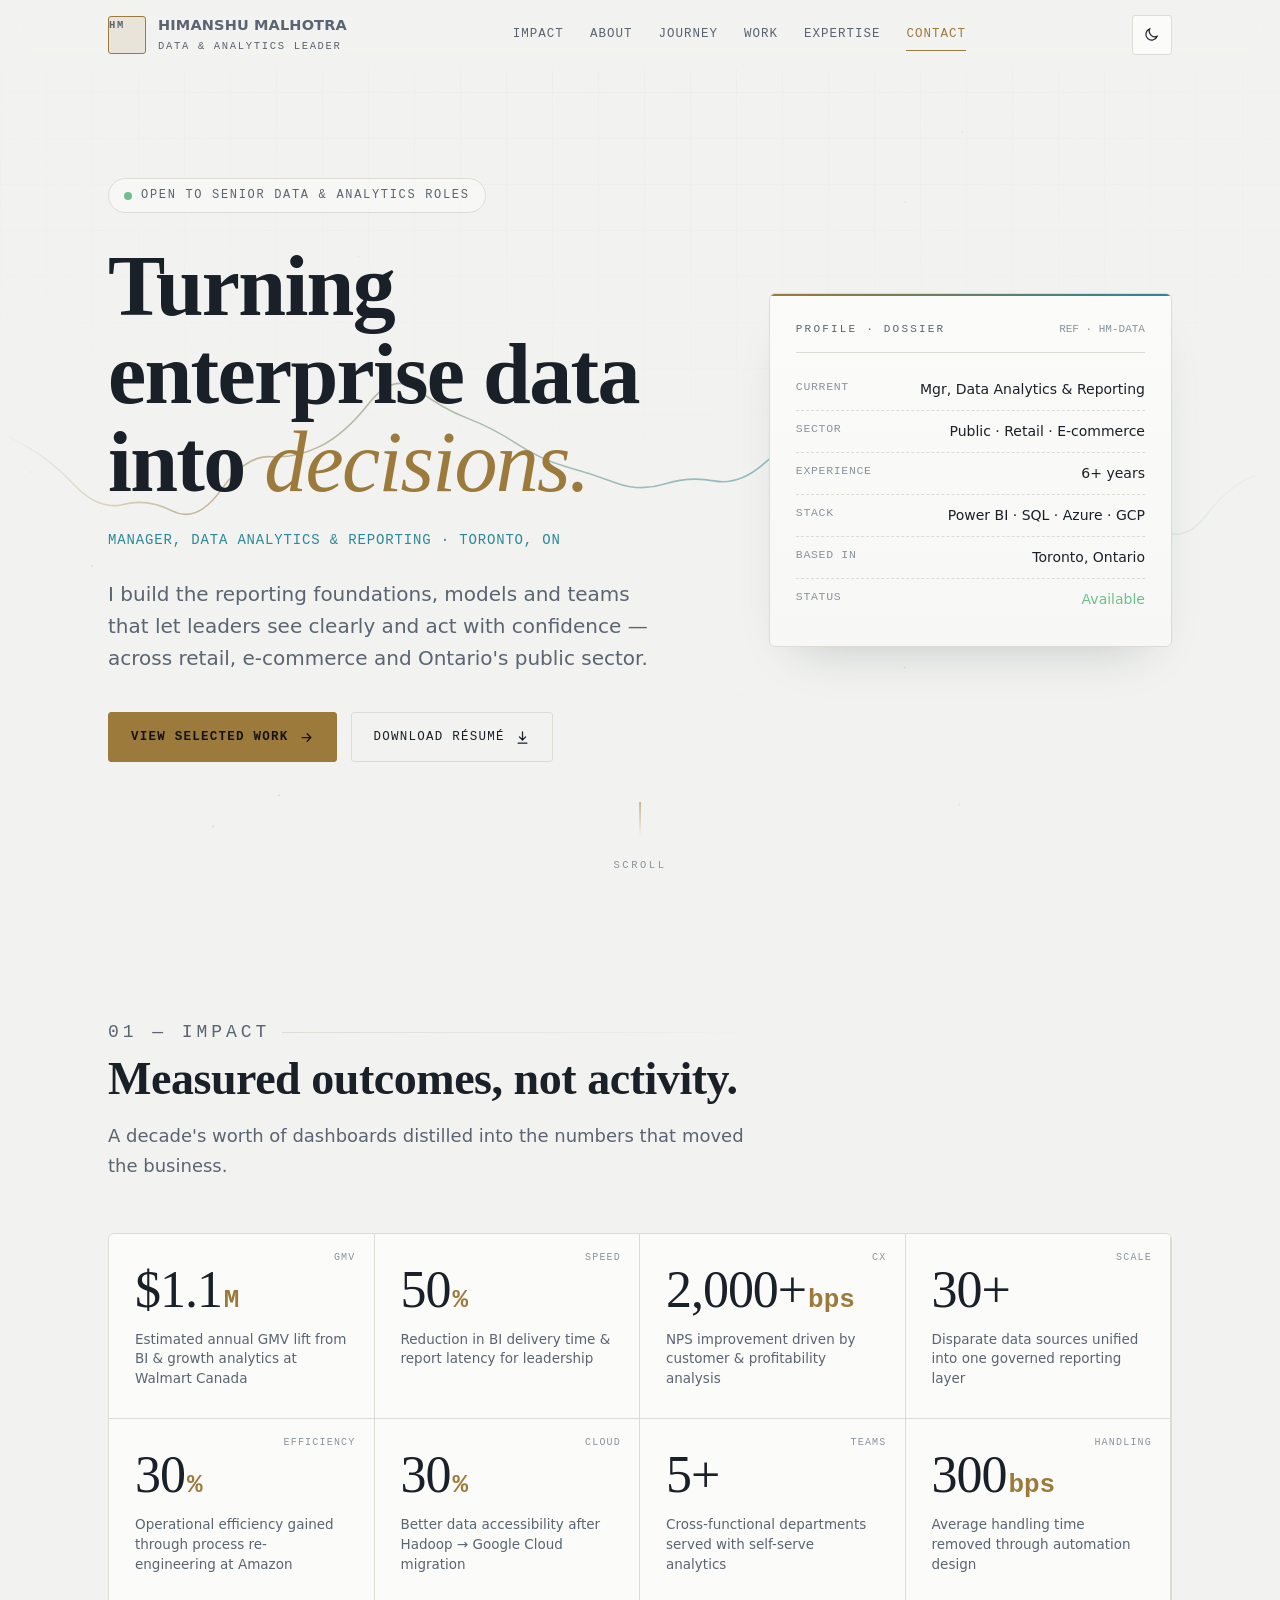
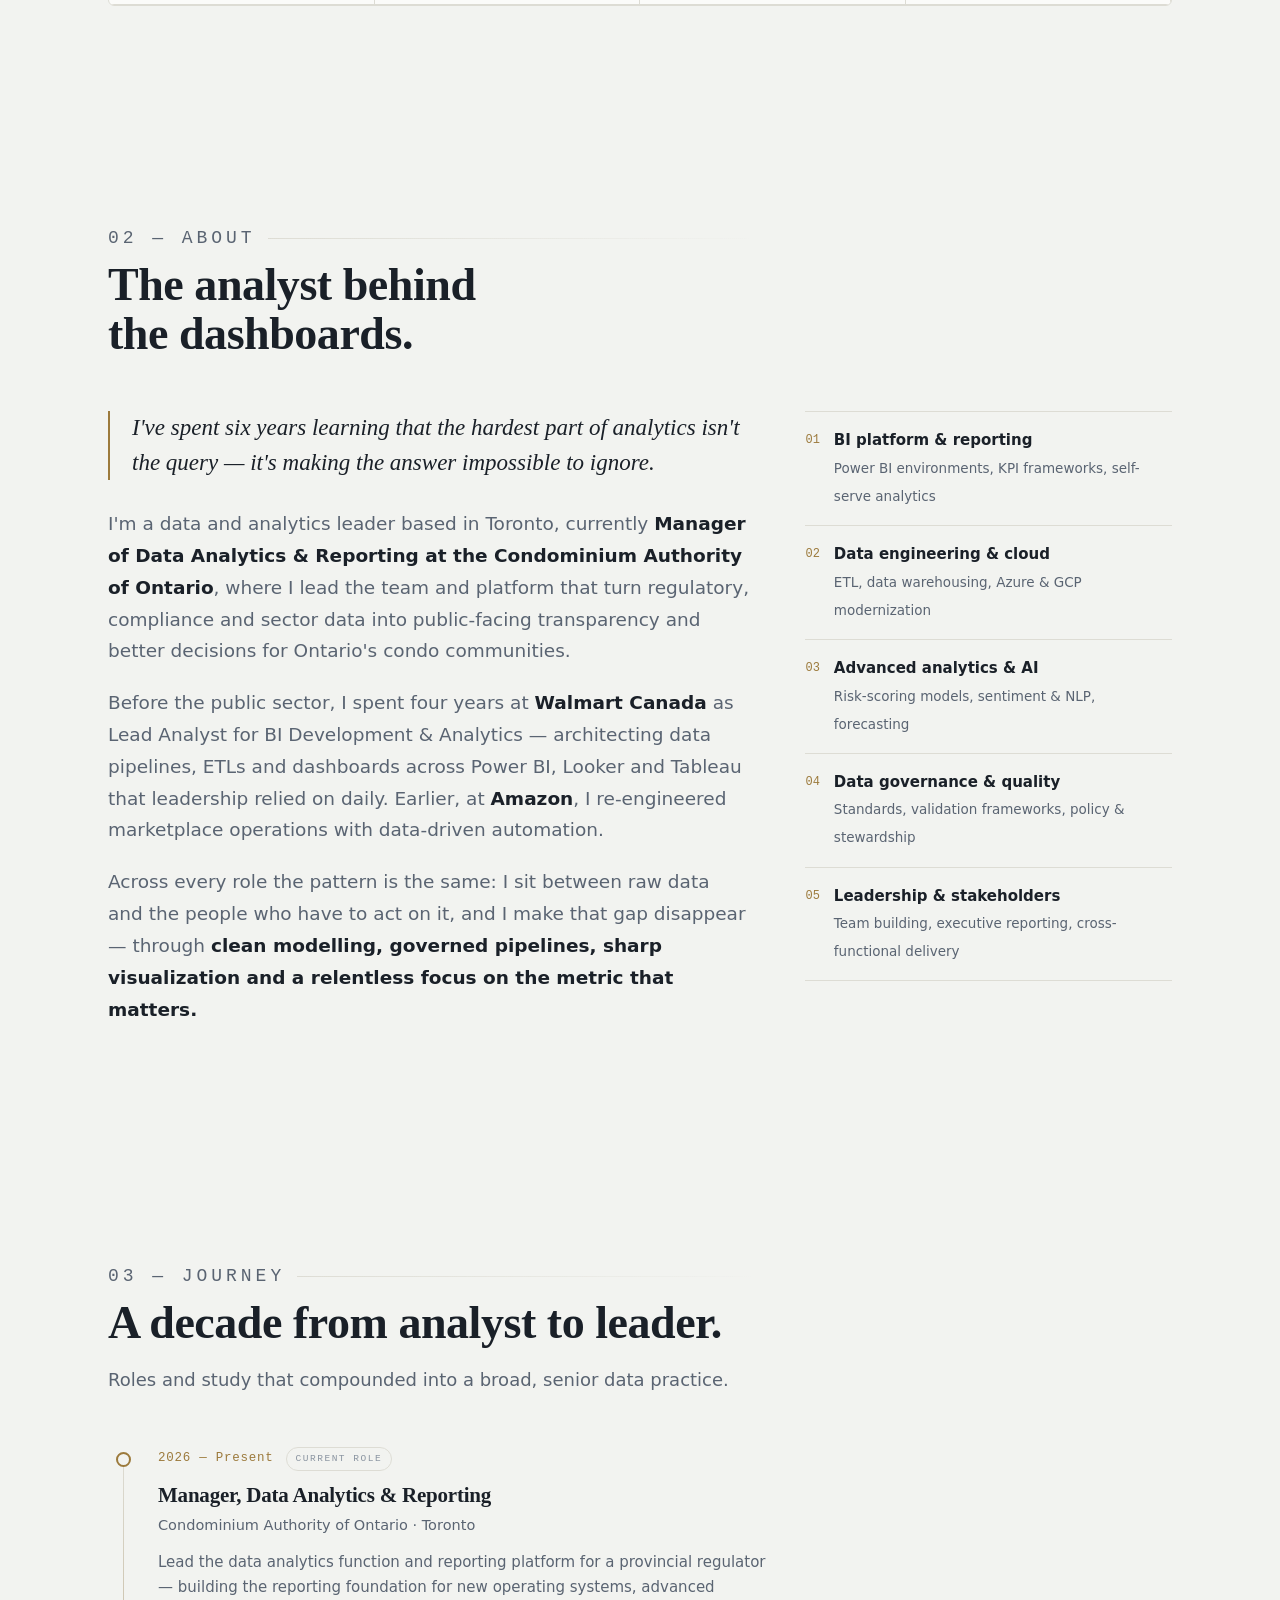
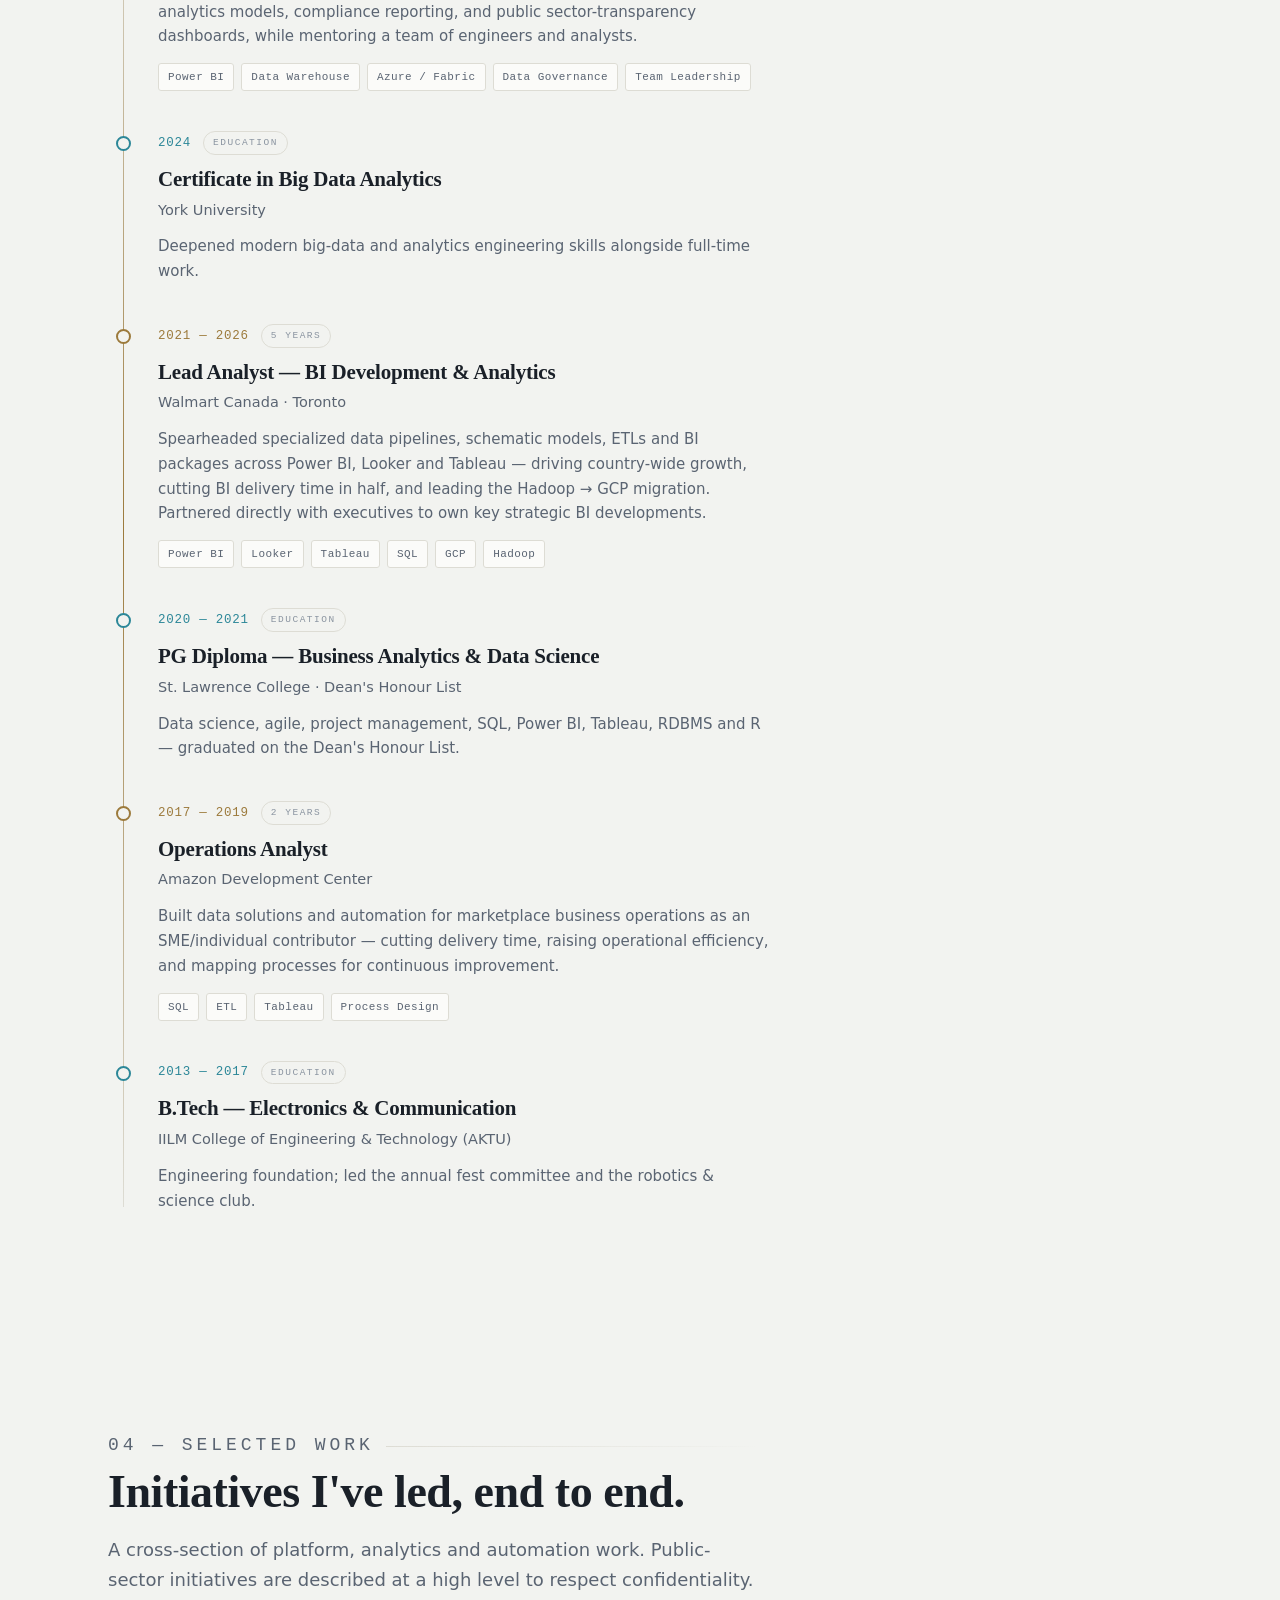
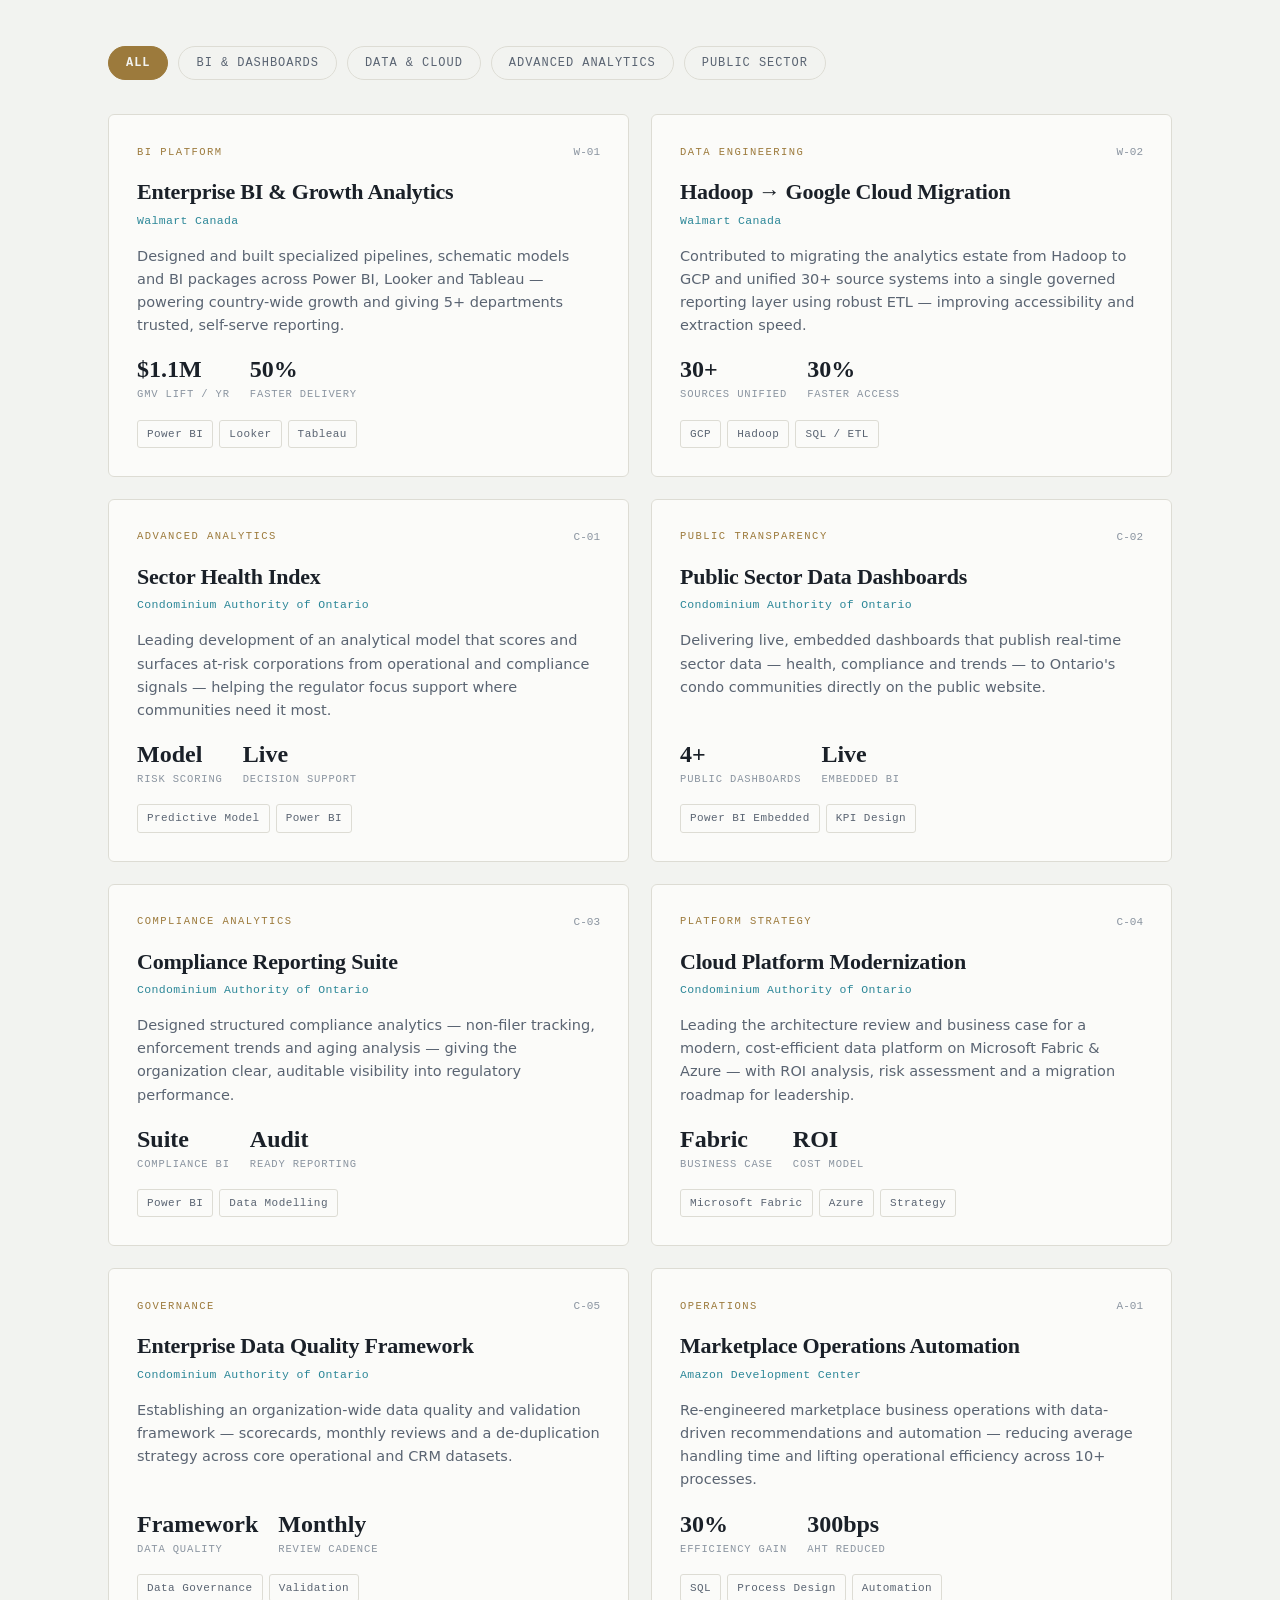
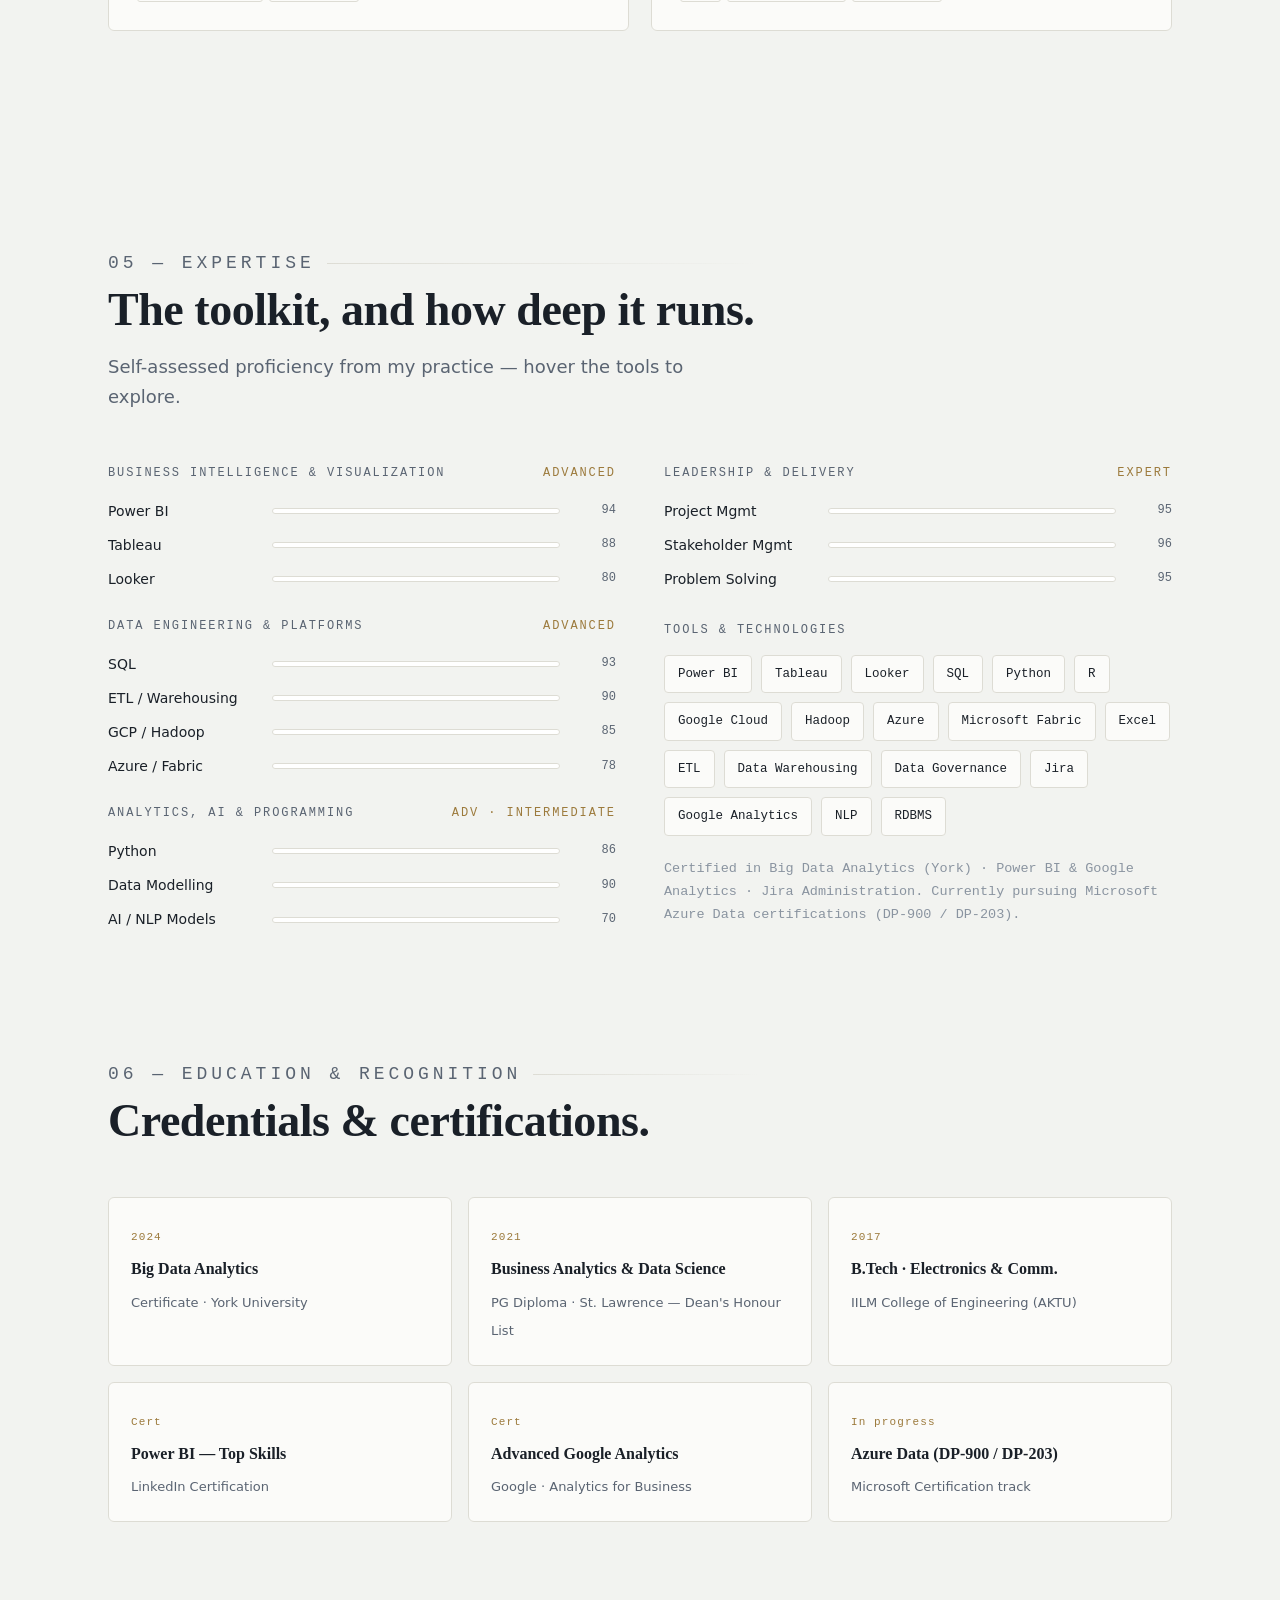
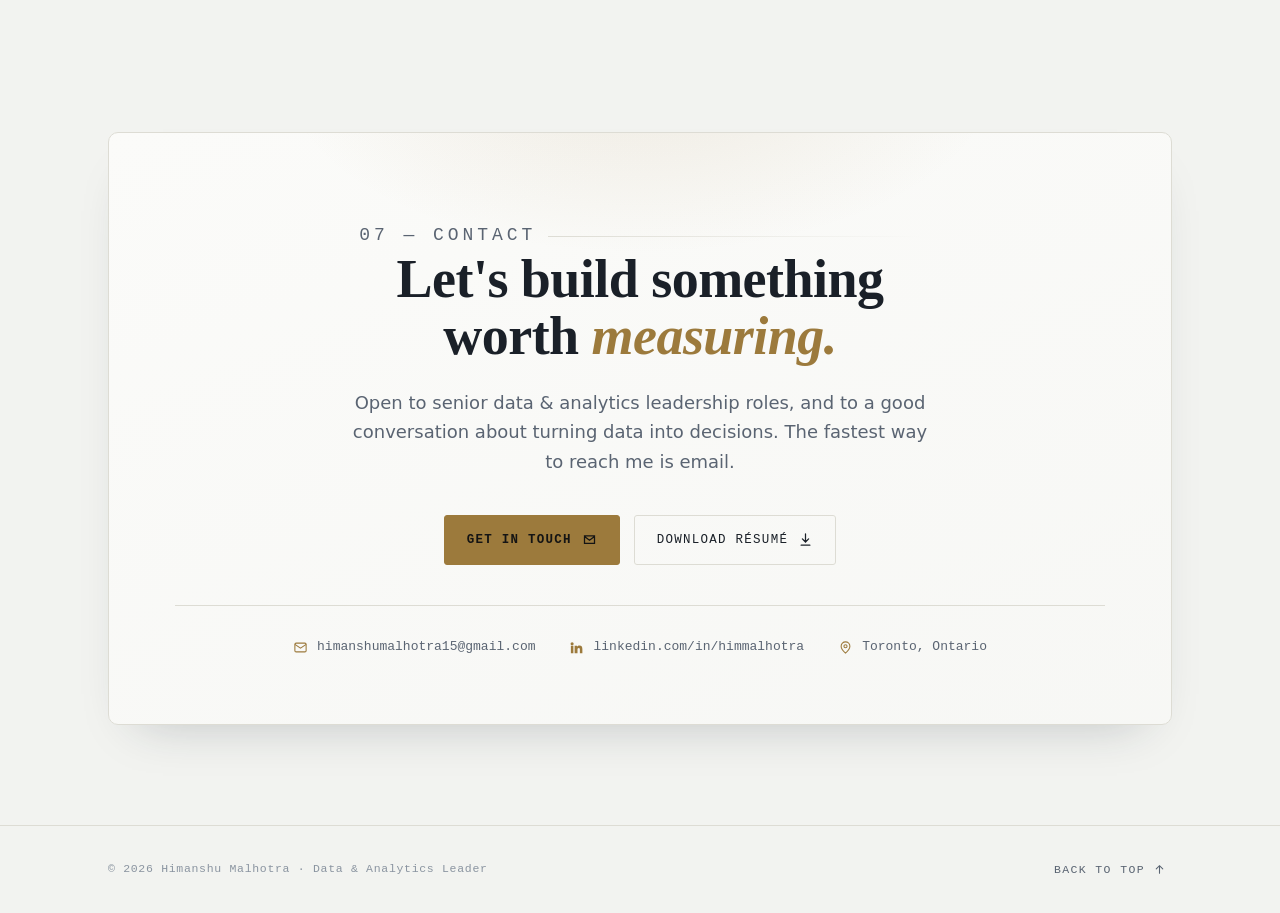
==== commit 07210792: "Correct role dates: CAO started June 2026 Update journey timeline — CAO now '2026 - Present' and Wal" ====
--- a/index.html
+++ b/index.html
@@ -414,7 +414,7 @@
     <div class="timeline">
       <div class="tl-item reveal">
         <span class="tl-node"></span>
-        <div class="tl-meta"><span class="tl-year">2025 — Present</span><span class="tl-badge">Current role</span></div>
+        <div class="tl-meta"><span class="tl-year">2026 — Present</span><span class="tl-badge">Current role</span></div>
         <h3>Manager, Data Analytics &amp; Reporting</h3>
         <div class="org">Condominium Authority of Ontario · Toronto</div>
         <p>Lead the data analytics function and reporting platform for a provincial regulator — building the reporting foundation for new operating systems, advanced analytics models, compliance reporting, and public sector-transparency dashboards, while mentoring a team of engineers and analysts.</p>
@@ -429,7 +429,7 @@
       </div>
       <div class="tl-item reveal">
         <span class="tl-node"></span>
-        <div class="tl-meta"><span class="tl-year">2021 — 2025</span><span class="tl-badge">4 years</span></div>
+        <div class="tl-meta"><span class="tl-year">2021 — 2026</span><span class="tl-badge">5 years</span></div>
         <h3>Lead Analyst — BI Development &amp; Analytics</h3>
         <div class="org">Walmart Canada · Toronto</div>
         <p>Spearheaded specialized data pipelines, schematic models, ETLs and BI packages across Power BI, Looker and Tableau — driving country-wide growth, cutting BI delivery time in half, and leading the Hadoop → GCP migration. Partnered directly with executives to own key strategic BI developments.</p>
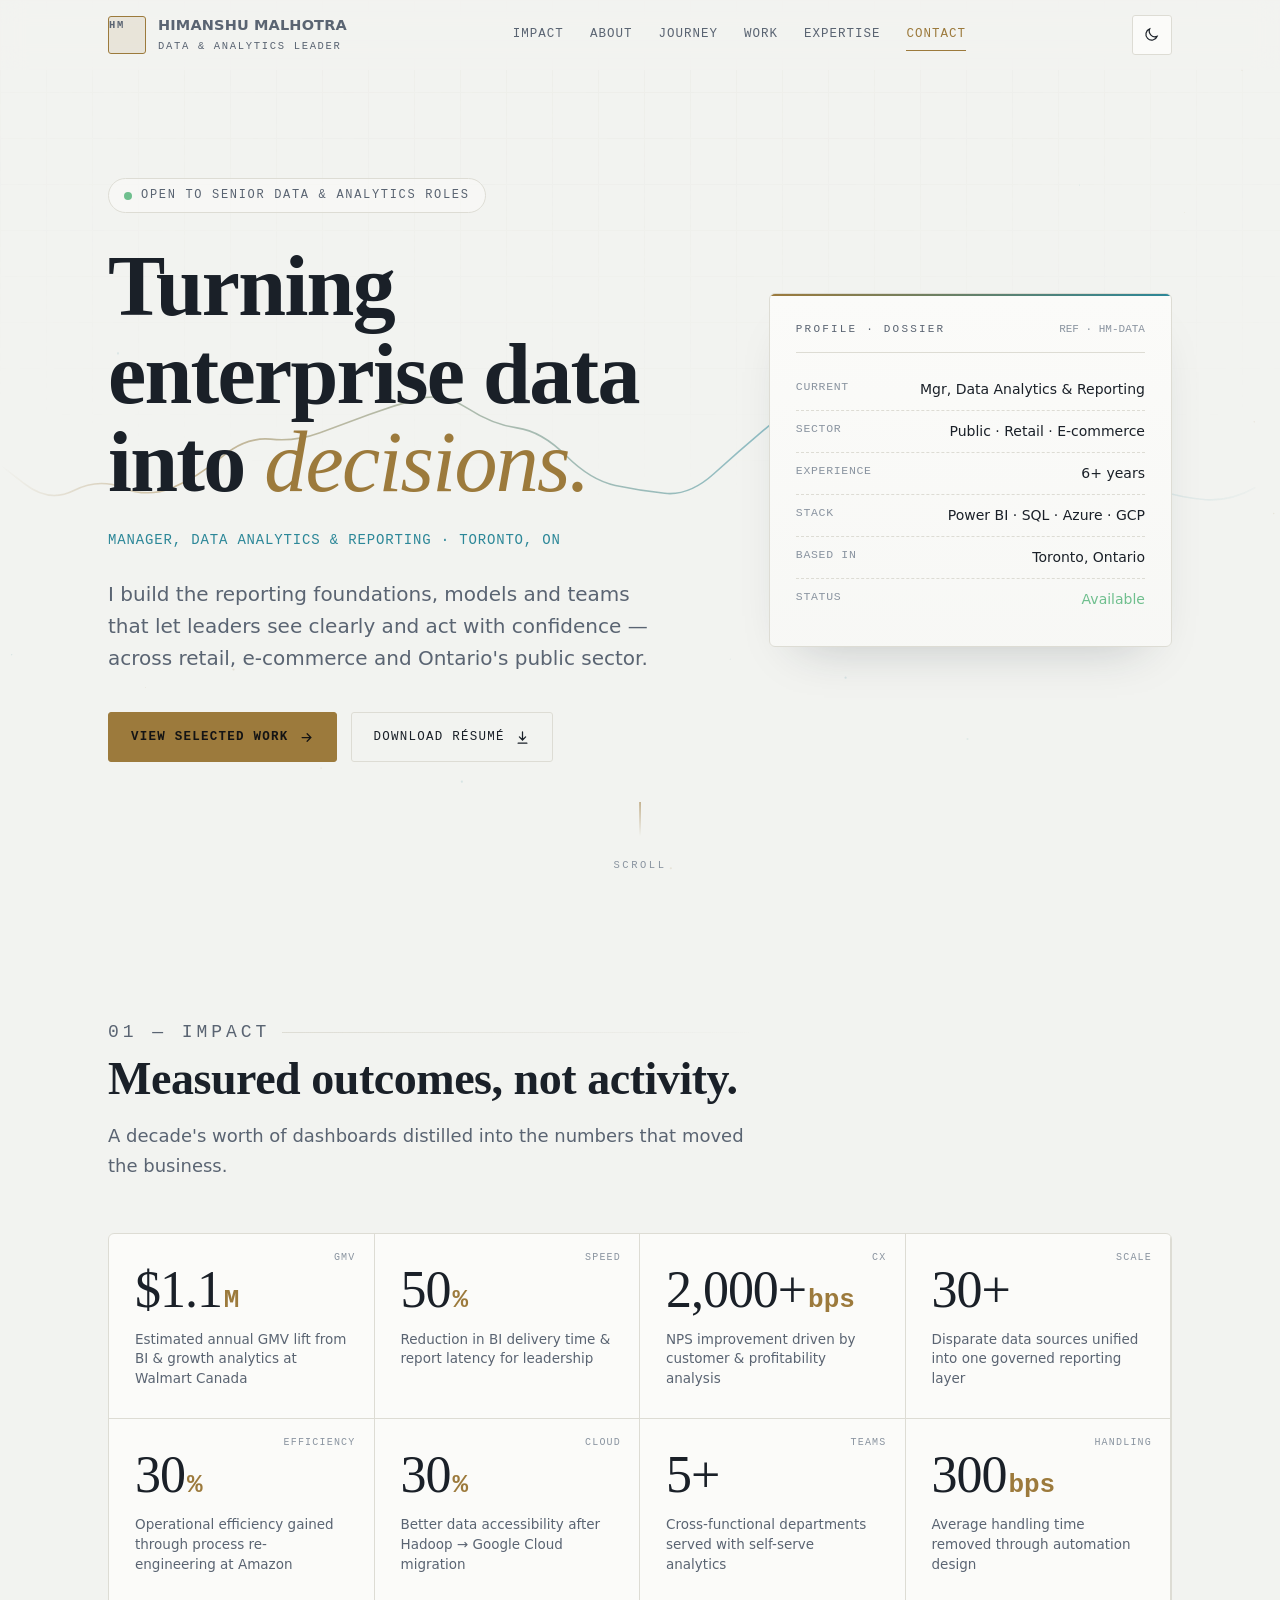
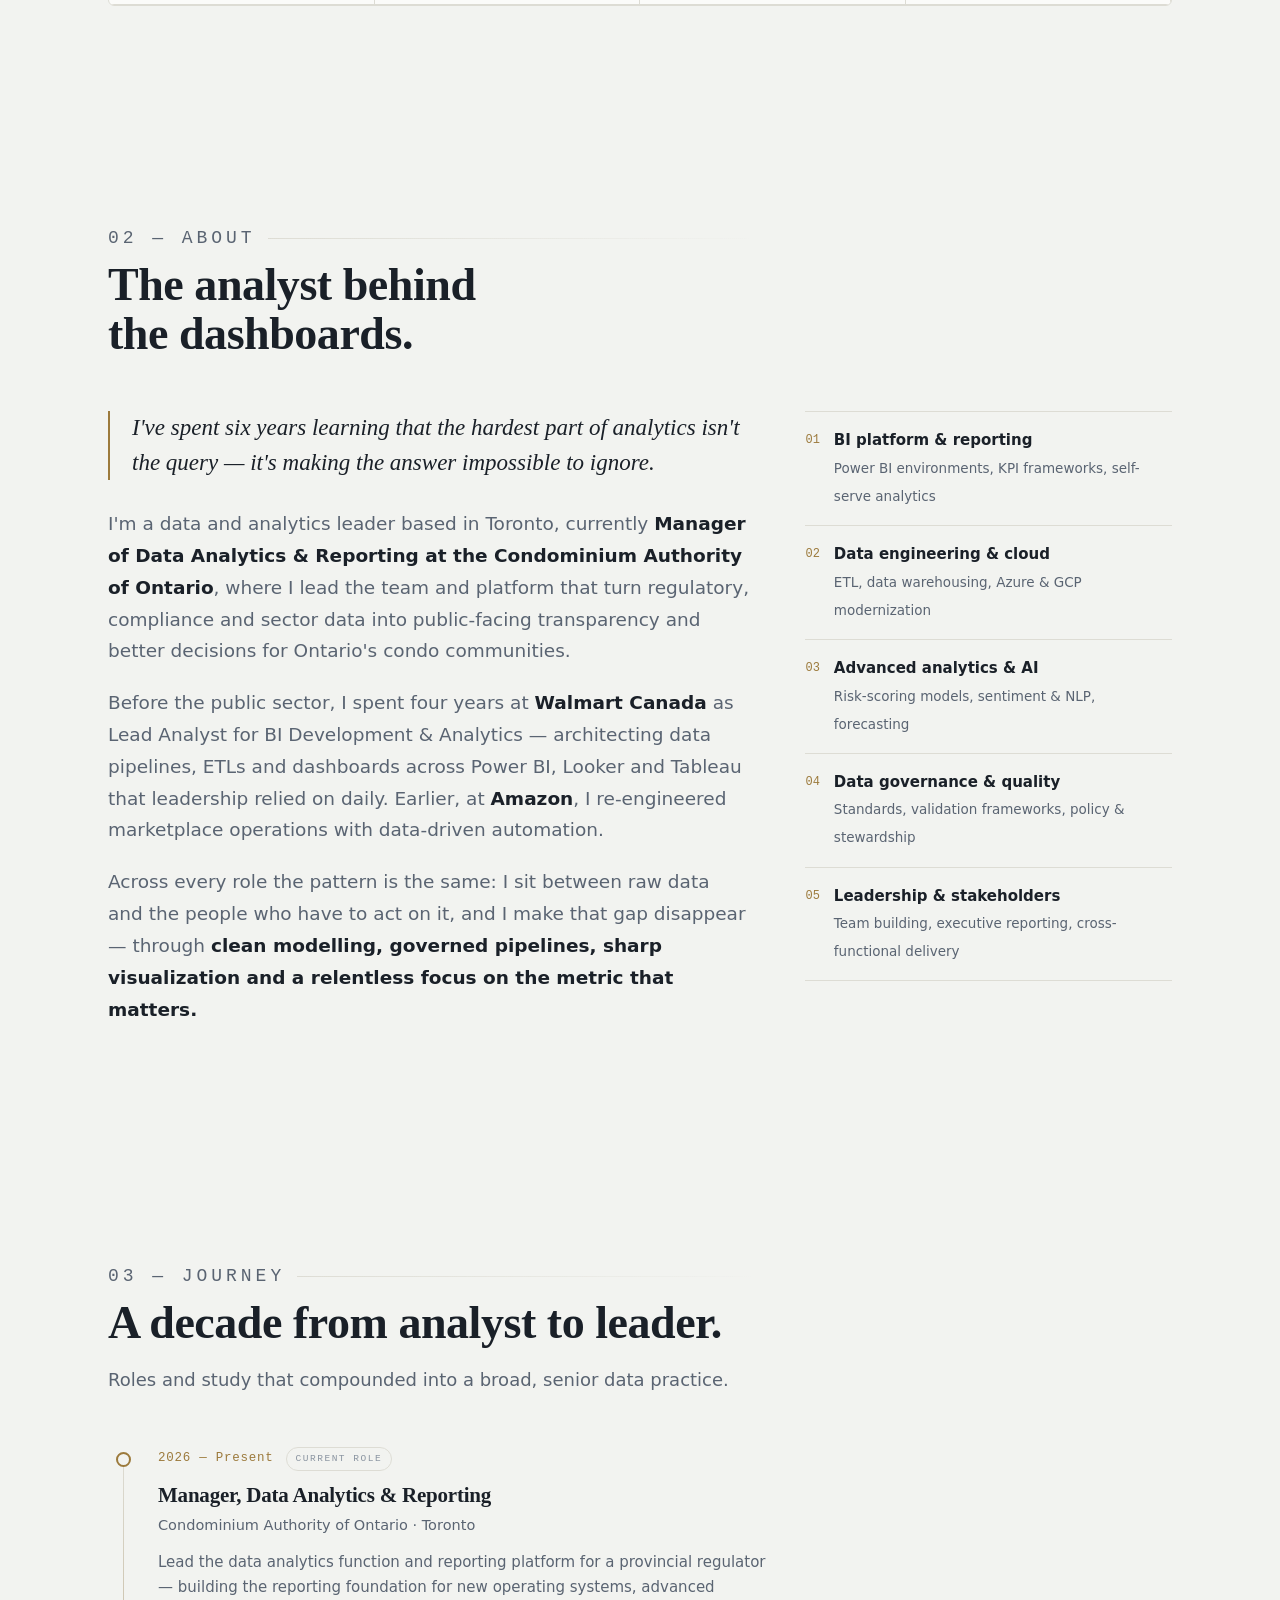
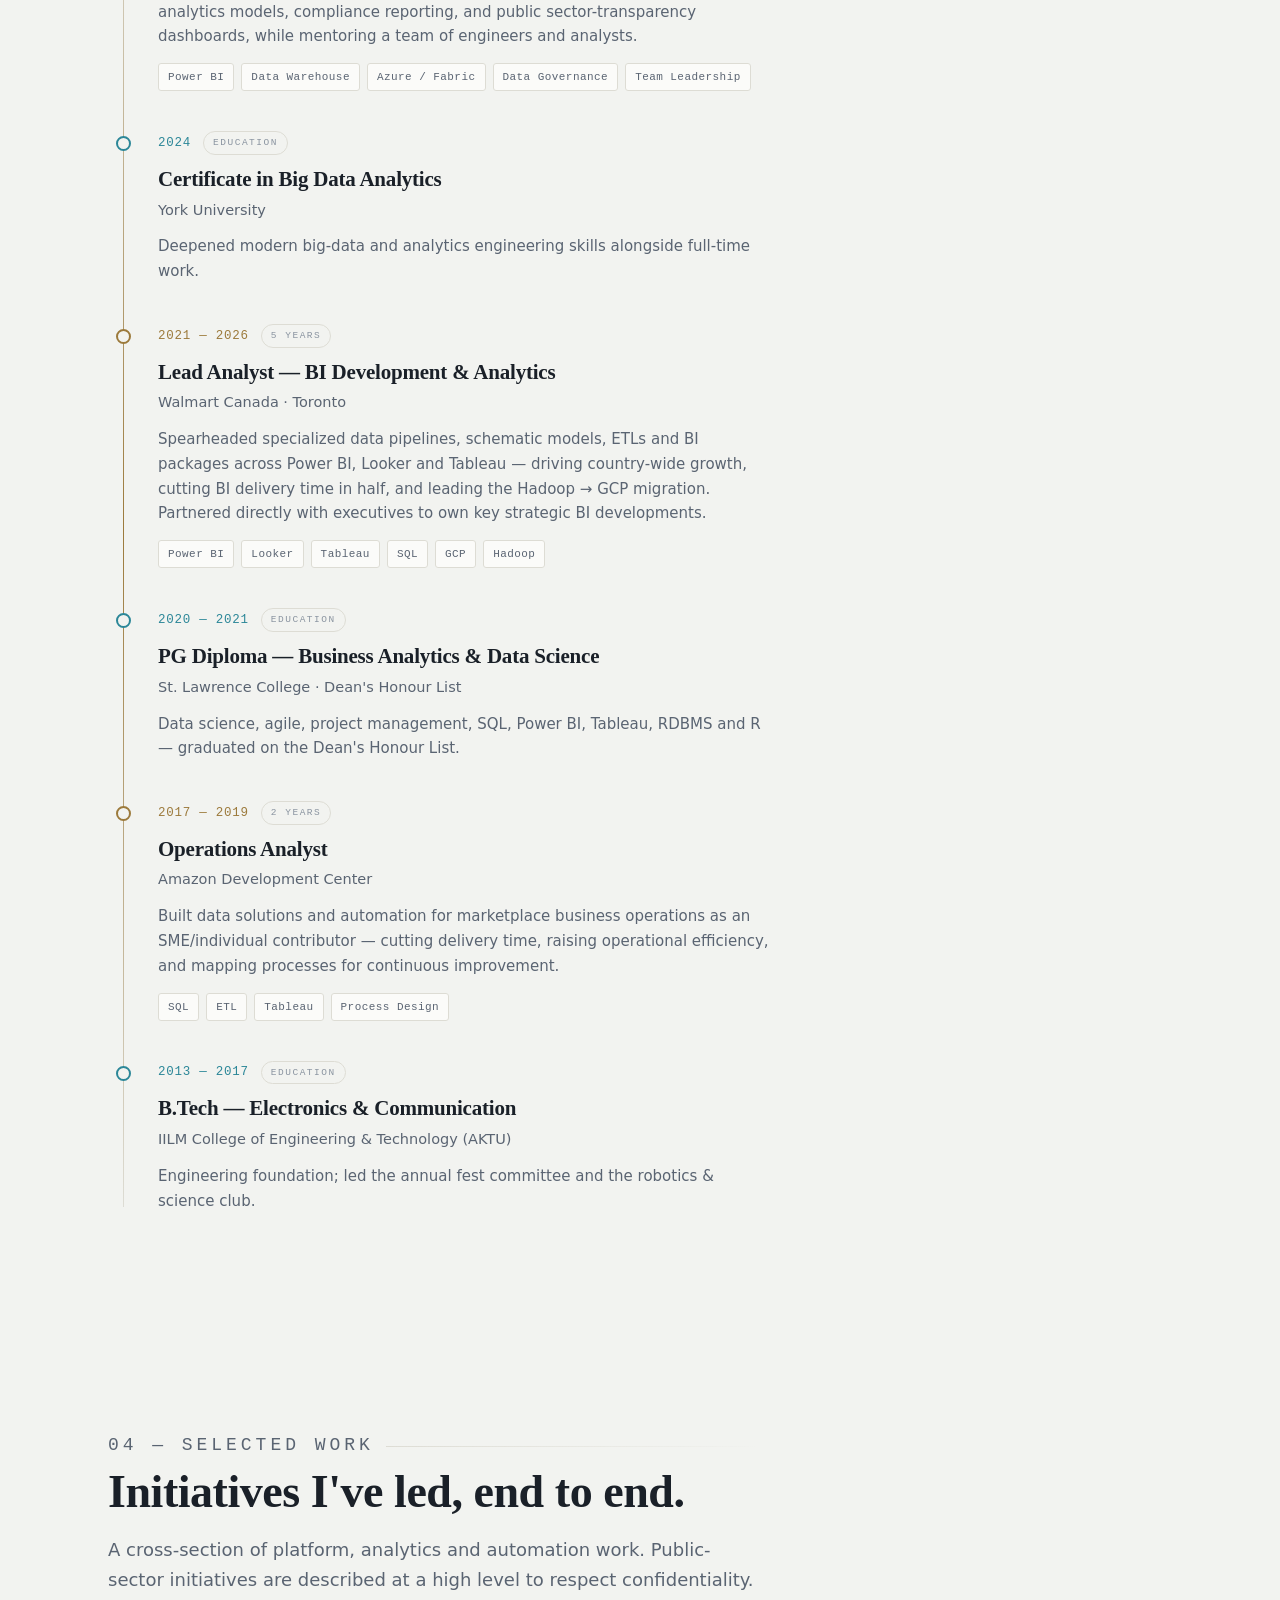
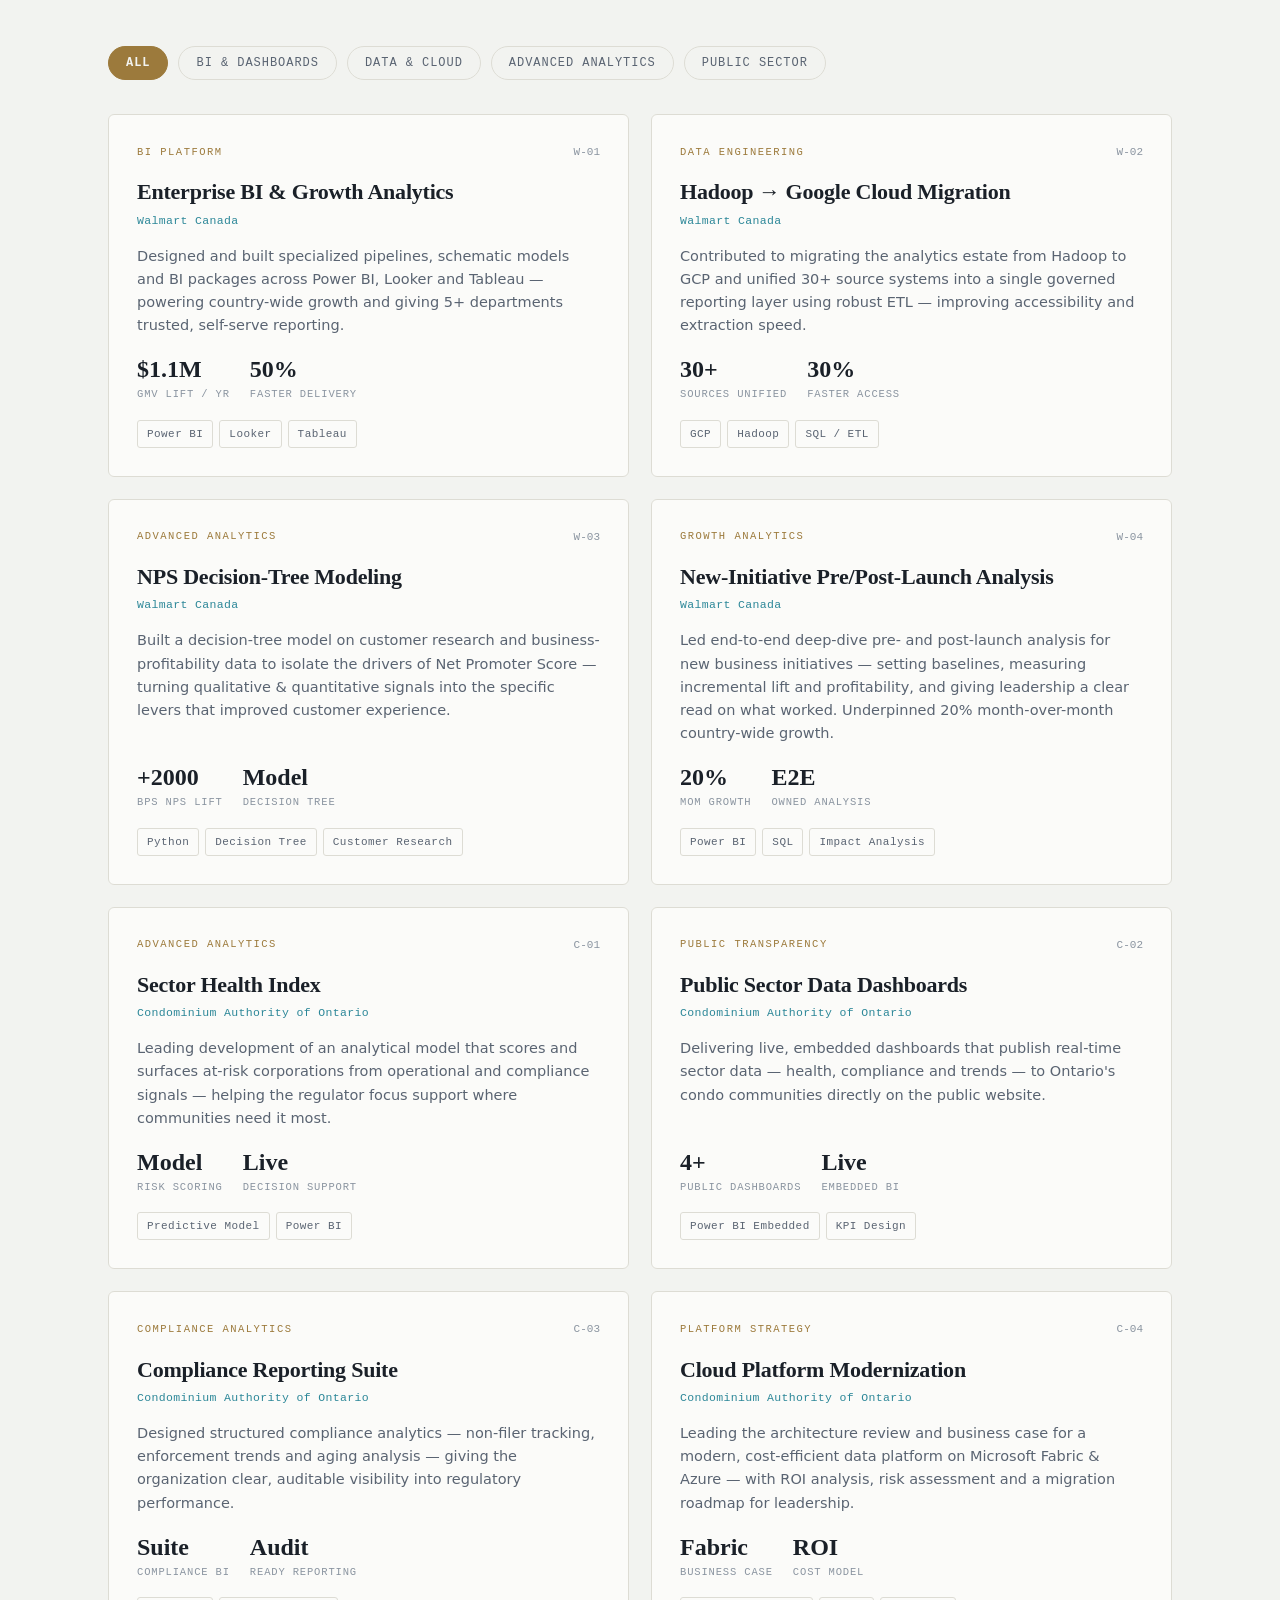
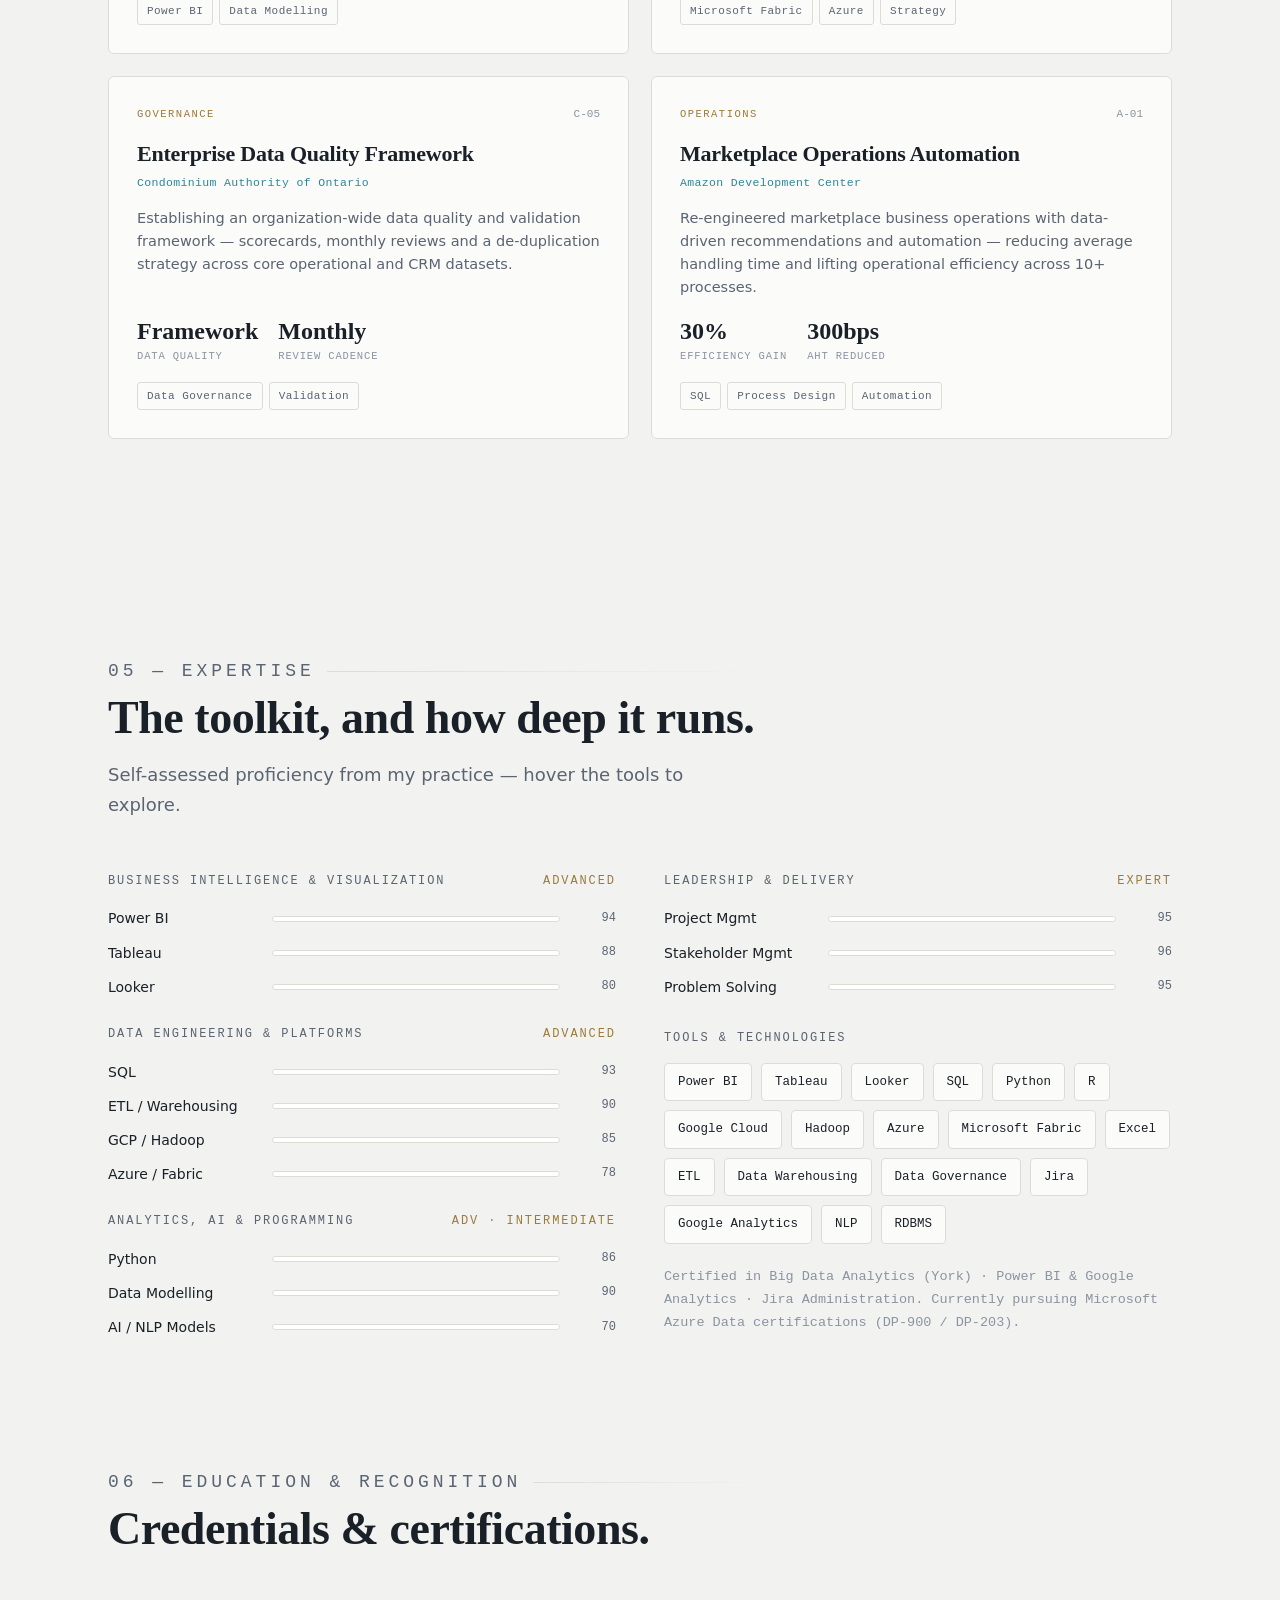
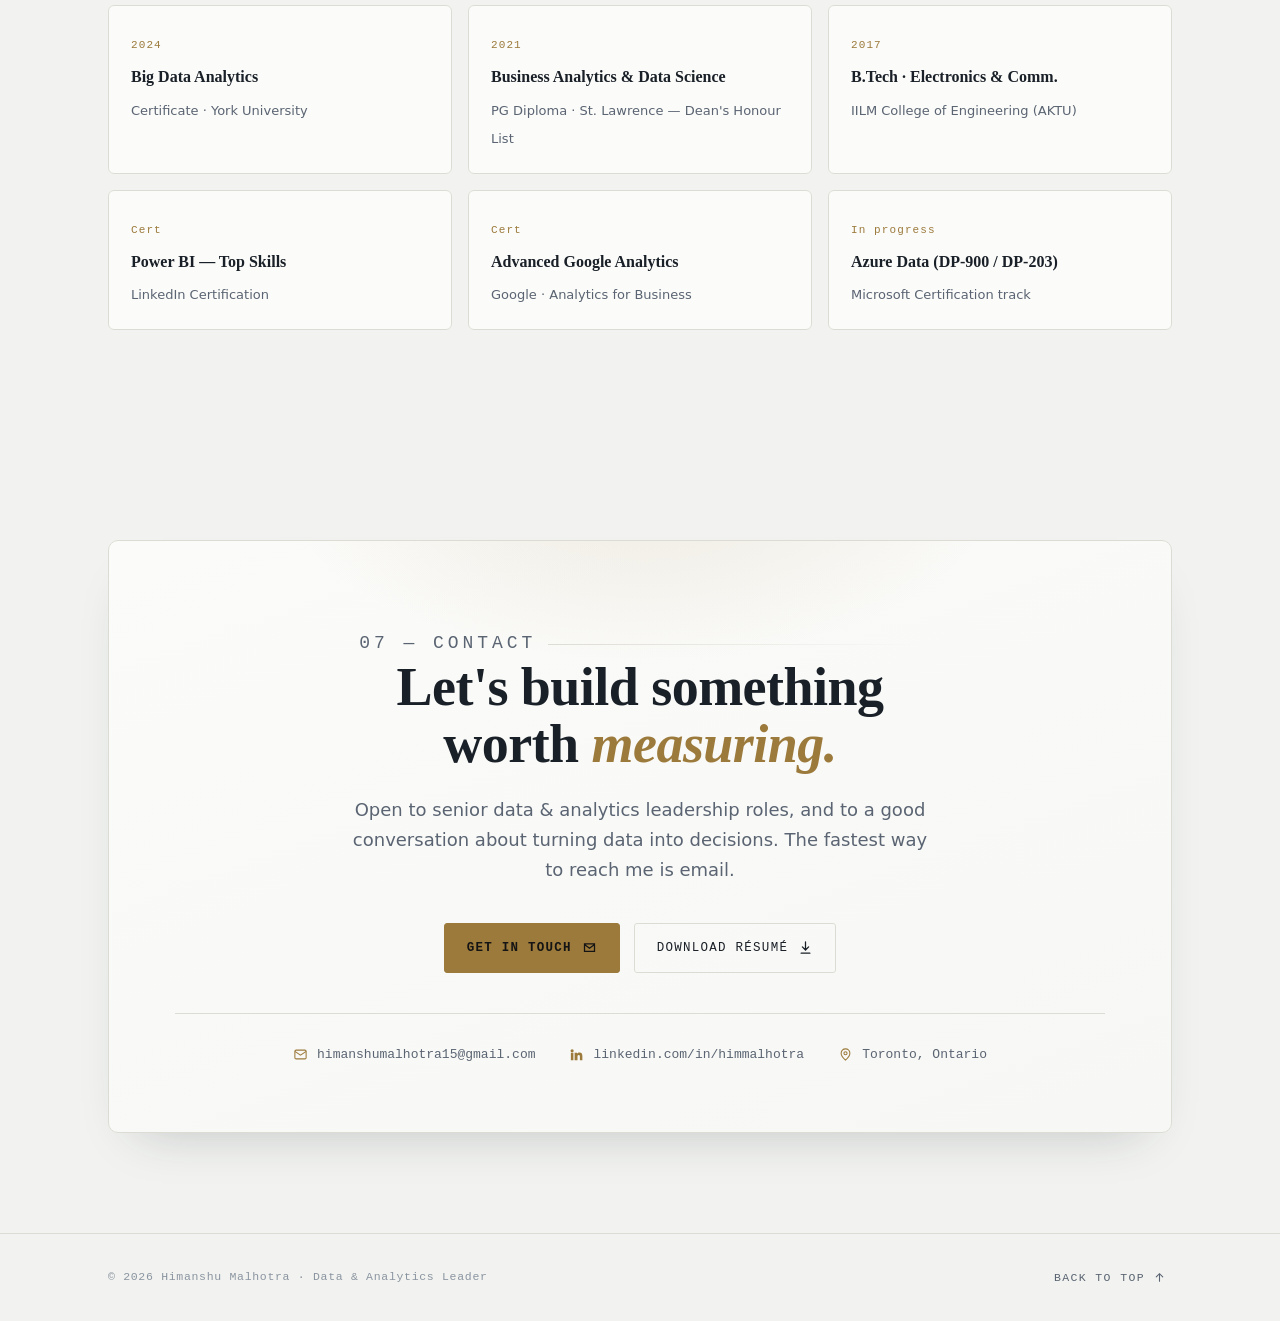
==== commit fbb18a6d: "Add NPS decision-tree model and pre/post-launch analysis to work Two Walmart initiatives led end-to-" ====
--- a/index.html
+++ b/index.html
@@ -494,6 +494,24 @@
         <p>Contributed to migrating the analytics estate from Hadoop to GCP and unified 30+ source systems into a single governed reporting layer using robust ETL — improving accessibility and extraction speed.</p>
         <div class="metrics"><div><b class="tnum">30+</b><span>Sources unified</span></div><div><b class="tnum">30%</b><span>Faster access</span></div></div>
         <div class="stack"><span class="chip">GCP</span><span class="chip">Hadoop</span><span class="chip">SQL / ETL</span></div>
+      </article>
+
+      <article class="card reveal" data-cat="analytics bi">
+        <div class="top"><span class="cat">Advanced Analytics</span><span class="num">W-03</span></div>
+        <h3>NPS Decision-Tree Modeling</h3>
+        <div class="where">Walmart Canada</div>
+        <p>Built a decision-tree model on customer research and business-profitability data to isolate the drivers of Net Promoter Score — turning qualitative &amp; quantitative signals into the specific levers that improved customer experience.</p>
+        <div class="metrics"><div><b class="tnum">+2000</b><span>bps NPS lift</span></div><div><b>Model</b><span>Decision tree</span></div></div>
+        <div class="stack"><span class="chip">Python</span><span class="chip">Decision Tree</span><span class="chip">Customer Research</span></div>
+      </article>
+
+      <article class="card reveal" data-cat="analytics bi">
+        <div class="top"><span class="cat">Growth Analytics</span><span class="num">W-04</span></div>
+        <h3>New-Initiative Pre/Post-Launch Analysis</h3>
+        <div class="where">Walmart Canada</div>
+        <p>Led end-to-end deep-dive pre- and post-launch analysis for new business initiatives — setting baselines, measuring incremental lift and profitability, and giving leadership a clear read on what worked. Underpinned 20% month-over-month country-wide growth.</p>
+        <div class="metrics"><div><b class="tnum">20%</b><span>MoM growth</span></div><div><b>E2E</b><span>Owned analysis</span></div></div>
+        <div class="stack"><span class="chip">Power BI</span><span class="chip">SQL</span><span class="chip">Impact Analysis</span></div>
       </article>
 
       <article class="card reveal" data-cat="analytics bi public">
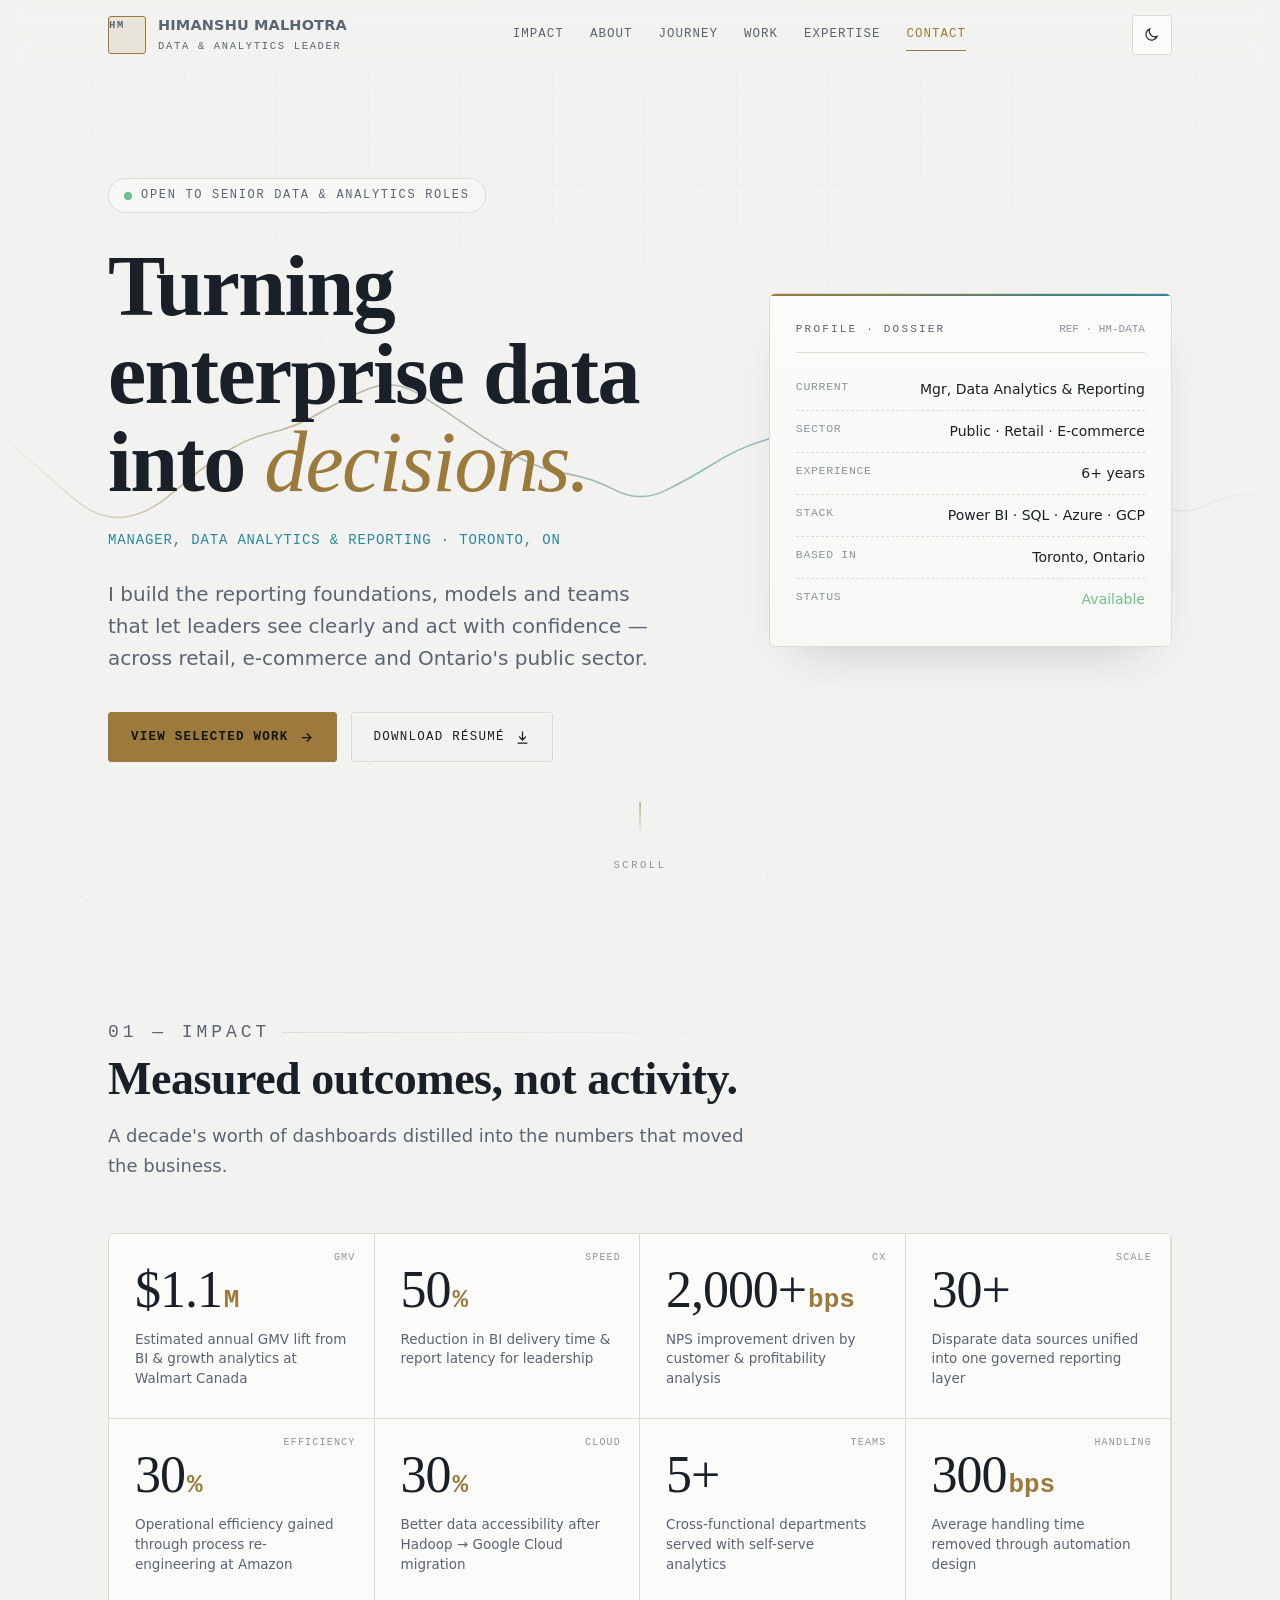
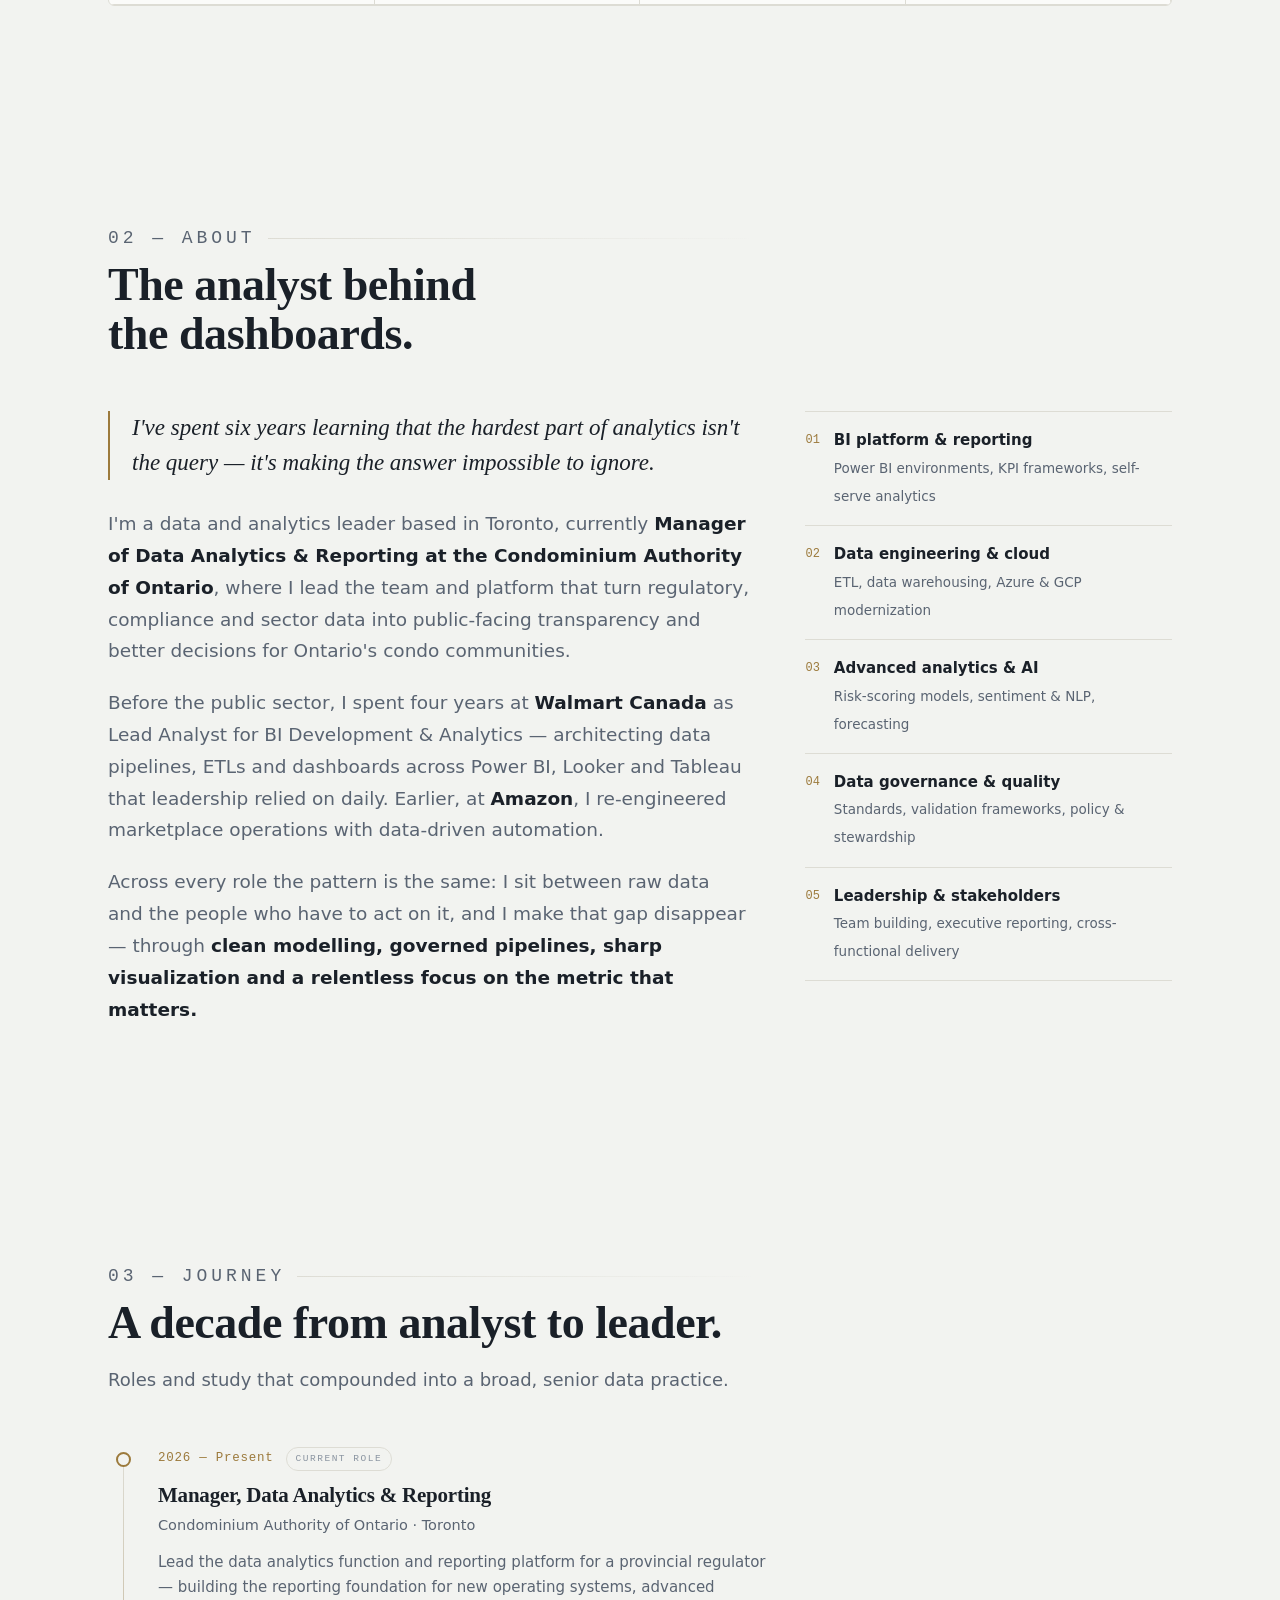
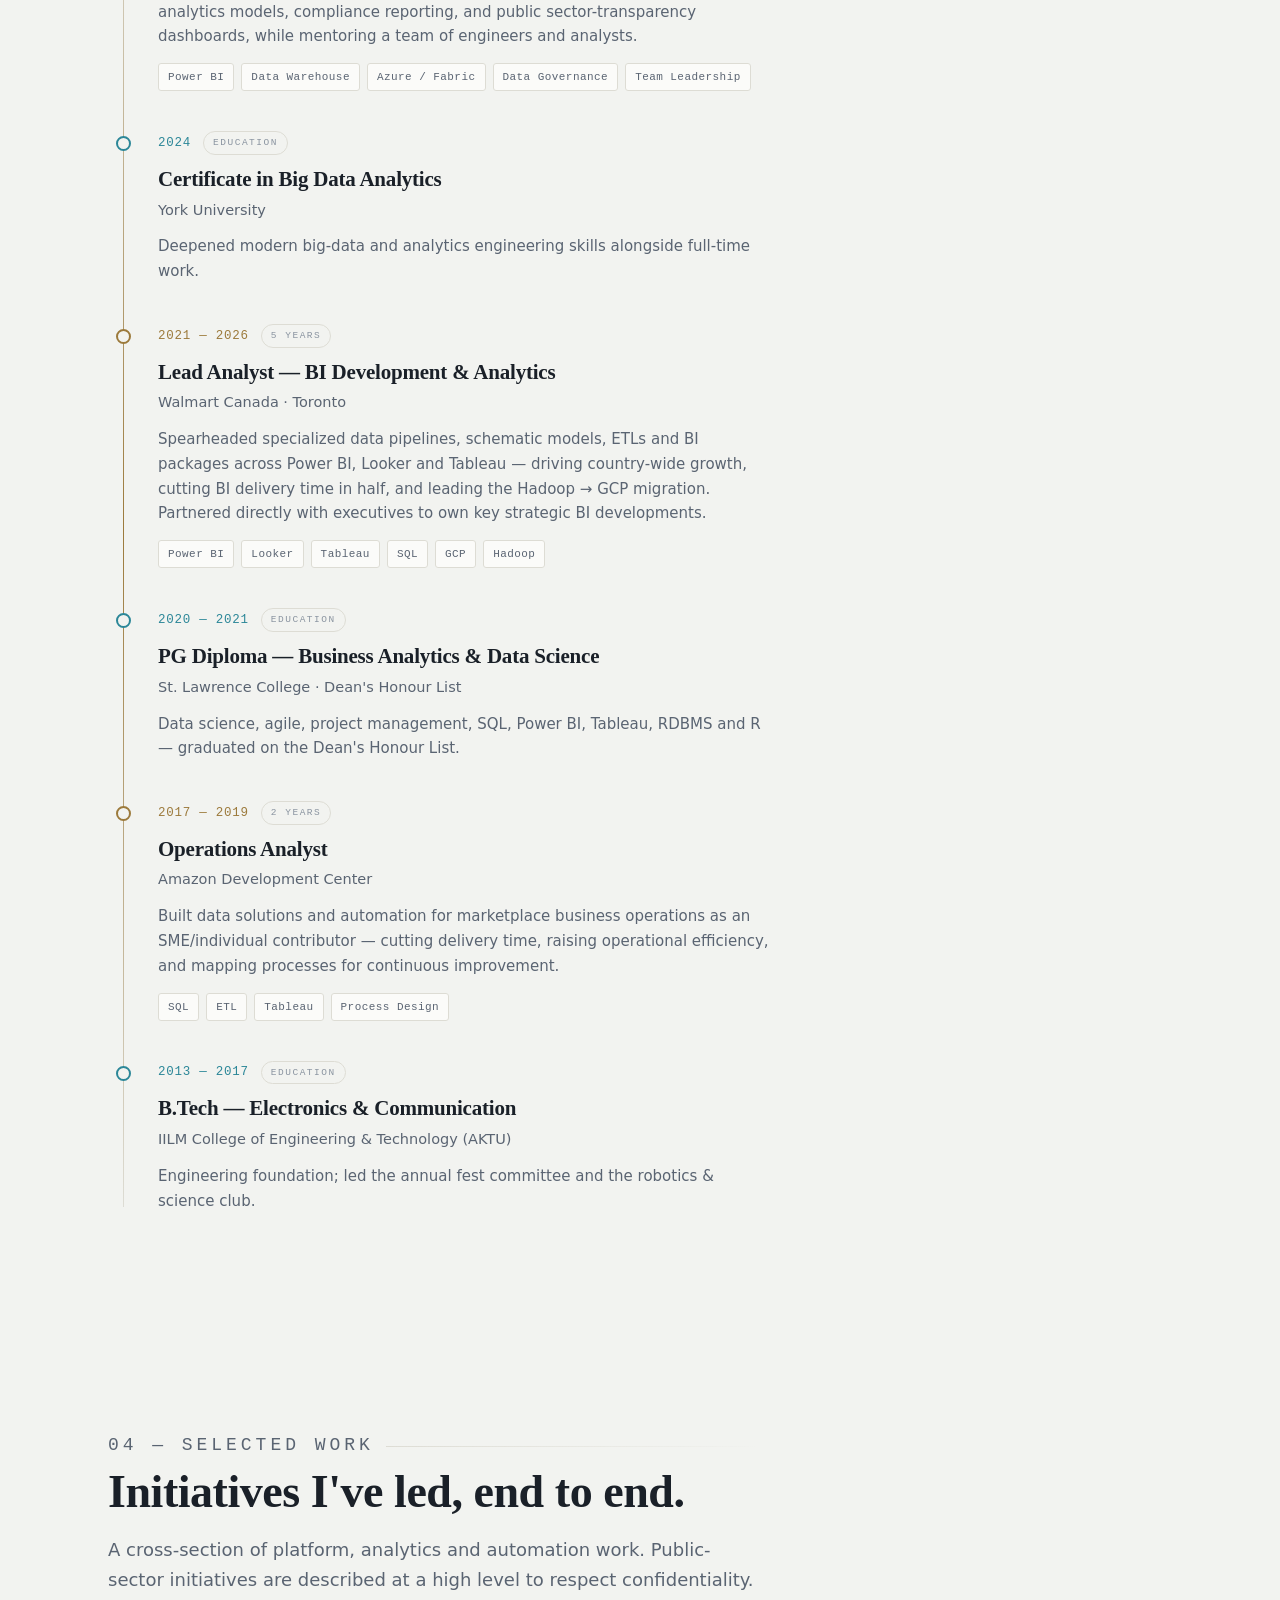
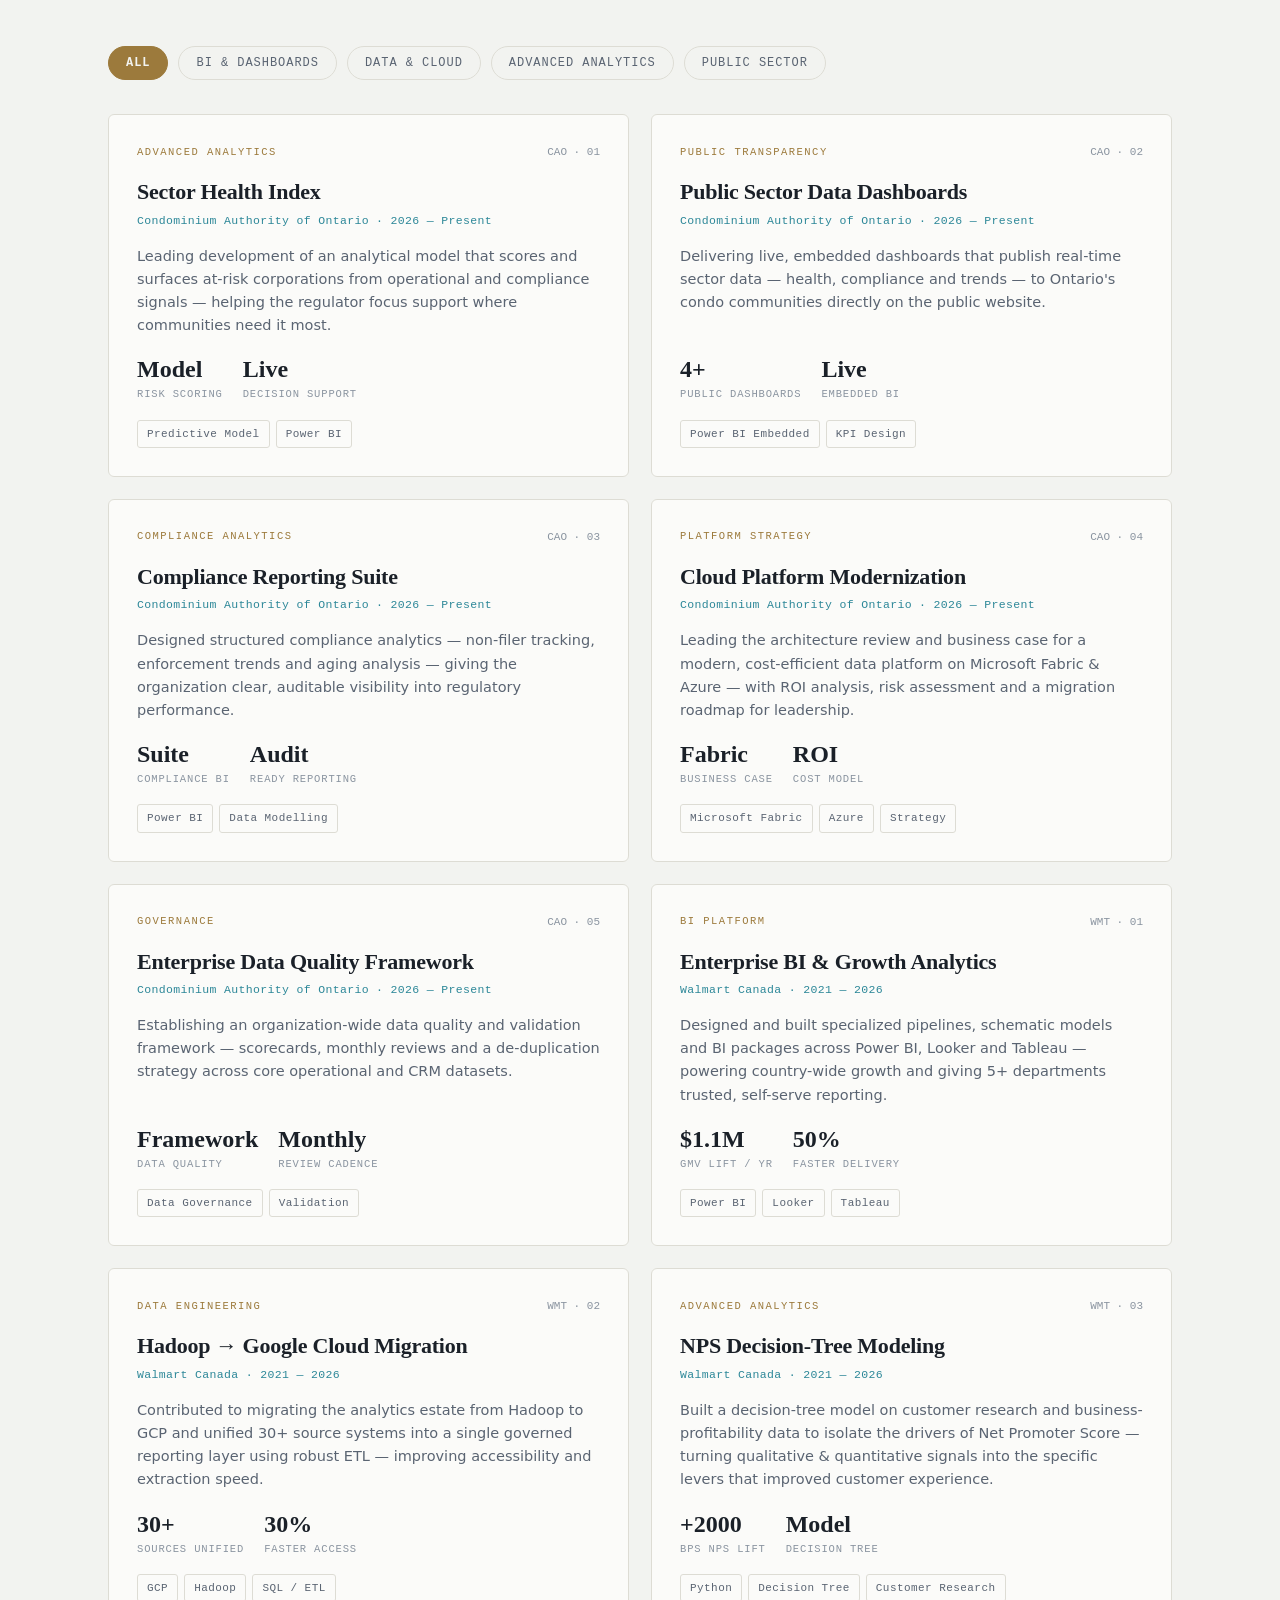
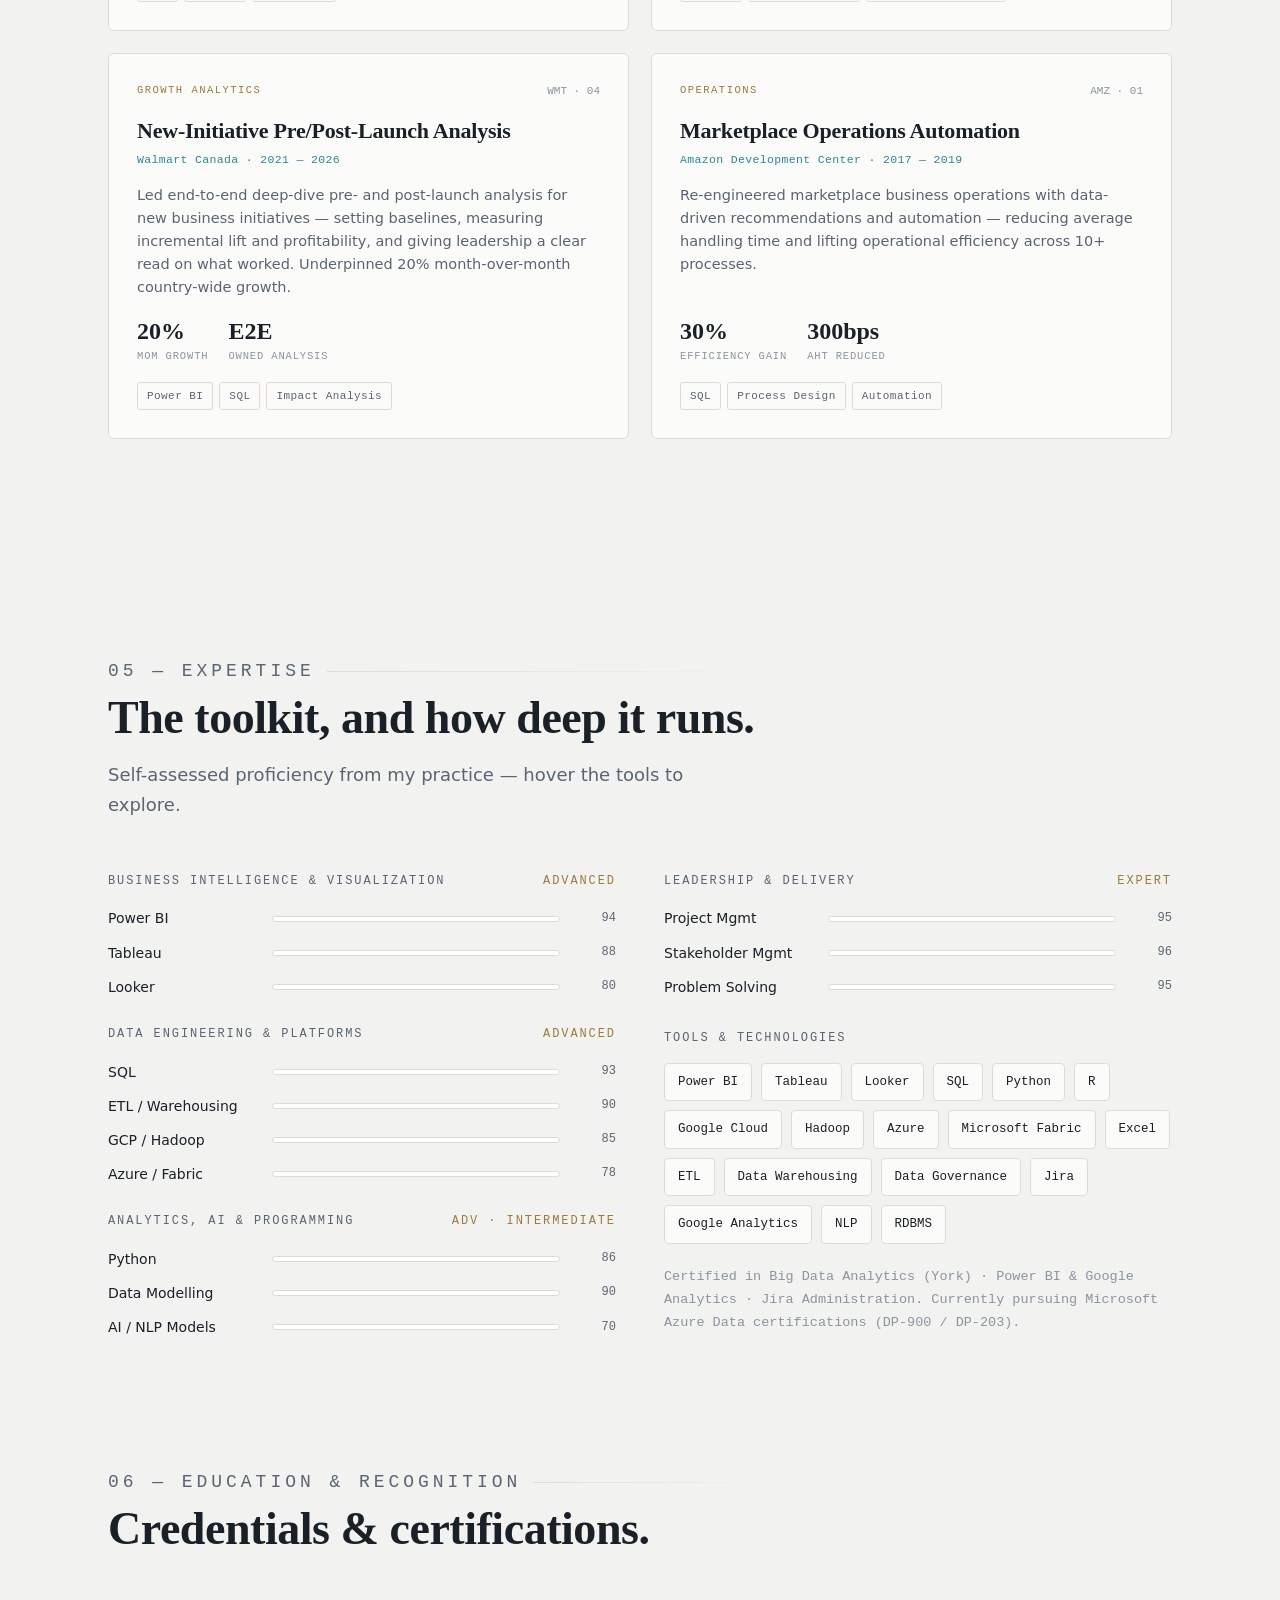
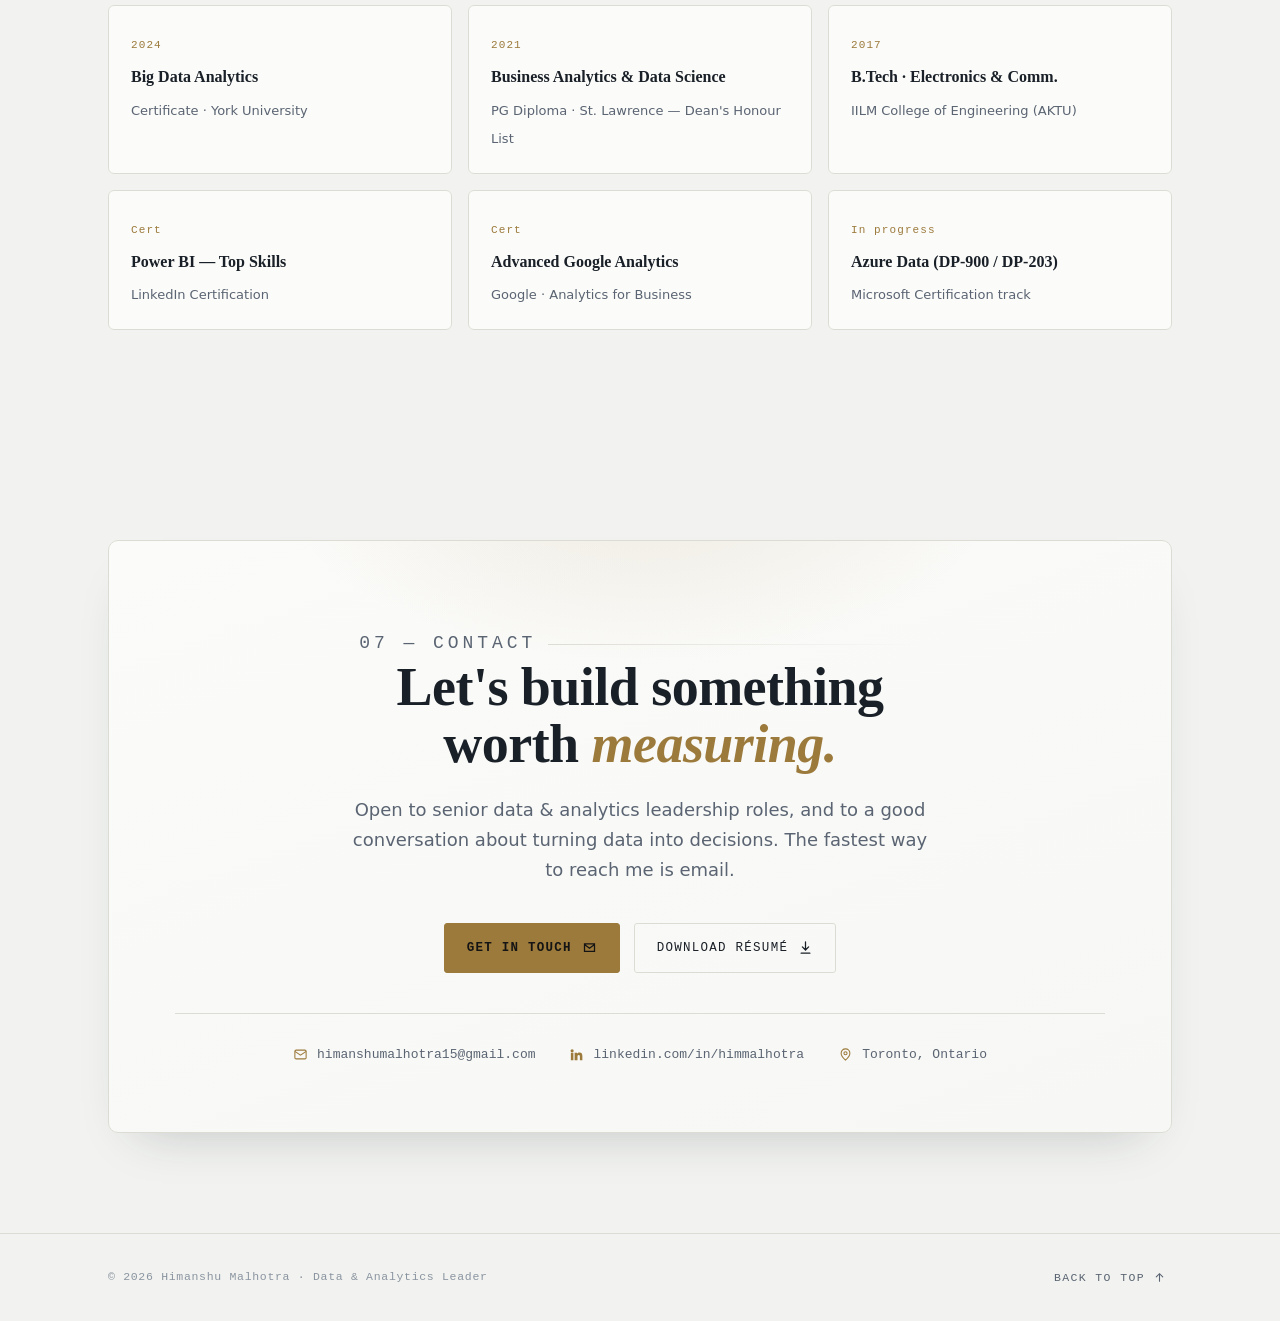
==== commit e52b279c: "Reorder work by employment history: CAO first, then Walmart, Amazon Current employer (CAO) initiativ" ====
--- a/index.html
+++ b/index.html
@@ -478,91 +478,91 @@
     </div>
     <div class="work-grid" id="workGrid">
 
+      <article class="card reveal" data-cat="analytics bi public">
+        <div class="top"><span class="cat">Advanced Analytics</span><span class="num">CAO · 01</span></div>
+        <h3>Sector Health Index</h3>
+        <div class="where">Condominium Authority of Ontario · 2026 — Present</div>
+        <p>Leading development of an analytical model that scores and surfaces at-risk corporations from operational and compliance signals — helping the regulator focus support where communities need it most.</p>
+        <div class="metrics"><div><b>Model</b><span>Risk scoring</span></div><div><b>Live</b><span>Decision support</span></div></div>
+        <div class="stack"><span class="chip">Predictive Model</span><span class="chip">Power BI</span></div>
+      </article>
+
+      <article class="card reveal" data-cat="public bi">
+        <div class="top"><span class="cat">Public Transparency</span><span class="num">CAO · 02</span></div>
+        <h3>Public Sector Data Dashboards</h3>
+        <div class="where">Condominium Authority of Ontario · 2026 — Present</div>
+        <p>Delivering live, embedded dashboards that publish real-time sector data — health, compliance and trends — to Ontario's condo communities directly on the public website.</p>
+        <div class="metrics"><div><b>4+</b><span>Public dashboards</span></div><div><b>Live</b><span>Embedded BI</span></div></div>
+        <div class="stack"><span class="chip">Power BI Embedded</span><span class="chip">KPI Design</span></div>
+      </article>
+
+      <article class="card reveal" data-cat="analytics public bi">
+        <div class="top"><span class="cat">Compliance Analytics</span><span class="num">CAO · 03</span></div>
+        <h3>Compliance Reporting Suite</h3>
+        <div class="where">Condominium Authority of Ontario · 2026 — Present</div>
+        <p>Designed structured compliance analytics — non-filer tracking, enforcement trends and aging analysis — giving the organization clear, auditable visibility into regulatory performance.</p>
+        <div class="metrics"><div><b>Suite</b><span>Compliance BI</span></div><div><b>Audit</b><span>Ready reporting</span></div></div>
+        <div class="stack"><span class="chip">Power BI</span><span class="chip">Data Modelling</span></div>
+      </article>
+
+      <article class="card reveal" data-cat="data public">
+        <div class="top"><span class="cat">Platform Strategy</span><span class="num">CAO · 04</span></div>
+        <h3>Cloud Platform Modernization</h3>
+        <div class="where">Condominium Authority of Ontario · 2026 — Present</div>
+        <p>Leading the architecture review and business case for a modern, cost-efficient data platform on Microsoft Fabric &amp; Azure — with ROI analysis, risk assessment and a migration roadmap for leadership.</p>
+        <div class="metrics"><div><b>Fabric</b><span>Business case</span></div><div><b>ROI</b><span>Cost model</span></div></div>
+        <div class="stack"><span class="chip">Microsoft Fabric</span><span class="chip">Azure</span><span class="chip">Strategy</span></div>
+      </article>
+
+      <article class="card reveal" data-cat="data public analytics">
+        <div class="top"><span class="cat">Governance</span><span class="num">CAO · 05</span></div>
+        <h3>Enterprise Data Quality Framework</h3>
+        <div class="where">Condominium Authority of Ontario · 2026 — Present</div>
+        <p>Establishing an organization-wide data quality and validation framework — scorecards, monthly reviews and a de-duplication strategy across core operational and CRM datasets.</p>
+        <div class="metrics"><div><b>Framework</b><span>Data quality</span></div><div><b>Monthly</b><span>Review cadence</span></div></div>
+        <div class="stack"><span class="chip">Data Governance</span><span class="chip">Validation</span></div>
+      </article>
+
       <article class="card reveal" data-cat="bi data">
-        <div class="top"><span class="cat">BI Platform</span><span class="num">W-01</span></div>
+        <div class="top"><span class="cat">BI Platform</span><span class="num">WMT · 01</span></div>
         <h3>Enterprise BI &amp; Growth Analytics</h3>
-        <div class="where">Walmart Canada</div>
+        <div class="where">Walmart Canada · 2021 — 2026</div>
         <p>Designed and built specialized pipelines, schematic models and BI packages across Power BI, Looker and Tableau — powering country-wide growth and giving 5+ departments trusted, self-serve reporting.</p>
         <div class="metrics"><div><b class="tnum">$1.1M</b><span>GMV lift / yr</span></div><div><b class="tnum">50%</b><span>Faster delivery</span></div></div>
         <div class="stack"><span class="chip">Power BI</span><span class="chip">Looker</span><span class="chip">Tableau</span></div>
       </article>
 
       <article class="card reveal" data-cat="data">
-        <div class="top"><span class="cat">Data Engineering</span><span class="num">W-02</span></div>
+        <div class="top"><span class="cat">Data Engineering</span><span class="num">WMT · 02</span></div>
         <h3>Hadoop → Google Cloud Migration</h3>
-        <div class="where">Walmart Canada</div>
+        <div class="where">Walmart Canada · 2021 — 2026</div>
         <p>Contributed to migrating the analytics estate from Hadoop to GCP and unified 30+ source systems into a single governed reporting layer using robust ETL — improving accessibility and extraction speed.</p>
         <div class="metrics"><div><b class="tnum">30+</b><span>Sources unified</span></div><div><b class="tnum">30%</b><span>Faster access</span></div></div>
         <div class="stack"><span class="chip">GCP</span><span class="chip">Hadoop</span><span class="chip">SQL / ETL</span></div>
       </article>
 
       <article class="card reveal" data-cat="analytics bi">
-        <div class="top"><span class="cat">Advanced Analytics</span><span class="num">W-03</span></div>
+        <div class="top"><span class="cat">Advanced Analytics</span><span class="num">WMT · 03</span></div>
         <h3>NPS Decision-Tree Modeling</h3>
-        <div class="where">Walmart Canada</div>
+        <div class="where">Walmart Canada · 2021 — 2026</div>
         <p>Built a decision-tree model on customer research and business-profitability data to isolate the drivers of Net Promoter Score — turning qualitative &amp; quantitative signals into the specific levers that improved customer experience.</p>
         <div class="metrics"><div><b class="tnum">+2000</b><span>bps NPS lift</span></div><div><b>Model</b><span>Decision tree</span></div></div>
         <div class="stack"><span class="chip">Python</span><span class="chip">Decision Tree</span><span class="chip">Customer Research</span></div>
       </article>
 
       <article class="card reveal" data-cat="analytics bi">
-        <div class="top"><span class="cat">Growth Analytics</span><span class="num">W-04</span></div>
+        <div class="top"><span class="cat">Growth Analytics</span><span class="num">WMT · 04</span></div>
         <h3>New-Initiative Pre/Post-Launch Analysis</h3>
-        <div class="where">Walmart Canada</div>
+        <div class="where">Walmart Canada · 2021 — 2026</div>
         <p>Led end-to-end deep-dive pre- and post-launch analysis for new business initiatives — setting baselines, measuring incremental lift and profitability, and giving leadership a clear read on what worked. Underpinned 20% month-over-month country-wide growth.</p>
         <div class="metrics"><div><b class="tnum">20%</b><span>MoM growth</span></div><div><b>E2E</b><span>Owned analysis</span></div></div>
         <div class="stack"><span class="chip">Power BI</span><span class="chip">SQL</span><span class="chip">Impact Analysis</span></div>
       </article>
 
-      <article class="card reveal" data-cat="analytics bi public">
-        <div class="top"><span class="cat">Advanced Analytics</span><span class="num">C-01</span></div>
-        <h3>Sector Health Index</h3>
-        <div class="where">Condominium Authority of Ontario</div>
-        <p>Leading development of an analytical model that scores and surfaces at-risk corporations from operational and compliance signals — helping the regulator focus support where communities need it most.</p>
-        <div class="metrics"><div><b>Model</b><span>Risk scoring</span></div><div><b>Live</b><span>Decision support</span></div></div>
-        <div class="stack"><span class="chip">Predictive Model</span><span class="chip">Power BI</span></div>
-      </article>
-
-      <article class="card reveal" data-cat="public bi">
-        <div class="top"><span class="cat">Public Transparency</span><span class="num">C-02</span></div>
-        <h3>Public Sector Data Dashboards</h3>
-        <div class="where">Condominium Authority of Ontario</div>
-        <p>Delivering live, embedded dashboards that publish real-time sector data — health, compliance and trends — to Ontario's condo communities directly on the public website.</p>
-        <div class="metrics"><div><b>4+</b><span>Public dashboards</span></div><div><b>Live</b><span>Embedded BI</span></div></div>
-        <div class="stack"><span class="chip">Power BI Embedded</span><span class="chip">KPI Design</span></div>
-      </article>
-
-      <article class="card reveal" data-cat="analytics public bi">
-        <div class="top"><span class="cat">Compliance Analytics</span><span class="num">C-03</span></div>
-        <h3>Compliance Reporting Suite</h3>
-        <div class="where">Condominium Authority of Ontario</div>
-        <p>Designed structured compliance analytics — non-filer tracking, enforcement trends and aging analysis — giving the organization clear, auditable visibility into regulatory performance.</p>
-        <div class="metrics"><div><b>Suite</b><span>Compliance BI</span></div><div><b>Audit</b><span>Ready reporting</span></div></div>
-        <div class="stack"><span class="chip">Power BI</span><span class="chip">Data Modelling</span></div>
-      </article>
-
-      <article class="card reveal" data-cat="data public">
-        <div class="top"><span class="cat">Platform Strategy</span><span class="num">C-04</span></div>
-        <h3>Cloud Platform Modernization</h3>
-        <div class="where">Condominium Authority of Ontario</div>
-        <p>Leading the architecture review and business case for a modern, cost-efficient data platform on Microsoft Fabric &amp; Azure — with ROI analysis, risk assessment and a migration roadmap for leadership.</p>
-        <div class="metrics"><div><b>Fabric</b><span>Business case</span></div><div><b>ROI</b><span>Cost model</span></div></div>
-        <div class="stack"><span class="chip">Microsoft Fabric</span><span class="chip">Azure</span><span class="chip">Strategy</span></div>
-      </article>
-
-      <article class="card reveal" data-cat="data public analytics">
-        <div class="top"><span class="cat">Governance</span><span class="num">C-05</span></div>
-        <h3>Enterprise Data Quality Framework</h3>
-        <div class="where">Condominium Authority of Ontario</div>
-        <p>Establishing an organization-wide data quality and validation framework — scorecards, monthly reviews and a de-duplication strategy across core operational and CRM datasets.</p>
-        <div class="metrics"><div><b>Framework</b><span>Data quality</span></div><div><b>Monthly</b><span>Review cadence</span></div></div>
-        <div class="stack"><span class="chip">Data Governance</span><span class="chip">Validation</span></div>
-      </article>
-
       <article class="card reveal" data-cat="analytics data">
-        <div class="top"><span class="cat">Operations</span><span class="num">A-01</span></div>
+        <div class="top"><span class="cat">Operations</span><span class="num">AMZ · 01</span></div>
         <h3>Marketplace Operations Automation</h3>
-        <div class="where">Amazon Development Center</div>
+        <div class="where">Amazon Development Center · 2017 — 2019</div>
         <p>Re-engineered marketplace business operations with data-driven recommendations and automation — reducing average handling time and lifting operational efficiency across 10+ processes.</p>
         <div class="metrics"><div><b class="tnum">30%</b><span>Efficiency gain</span></div><div><b class="tnum">300bps</b><span>AHT reduced</span></div></div>
         <div class="stack"><span class="chip">SQL</span><span class="chip">Process Design</span><span class="chip">Automation</span></div>
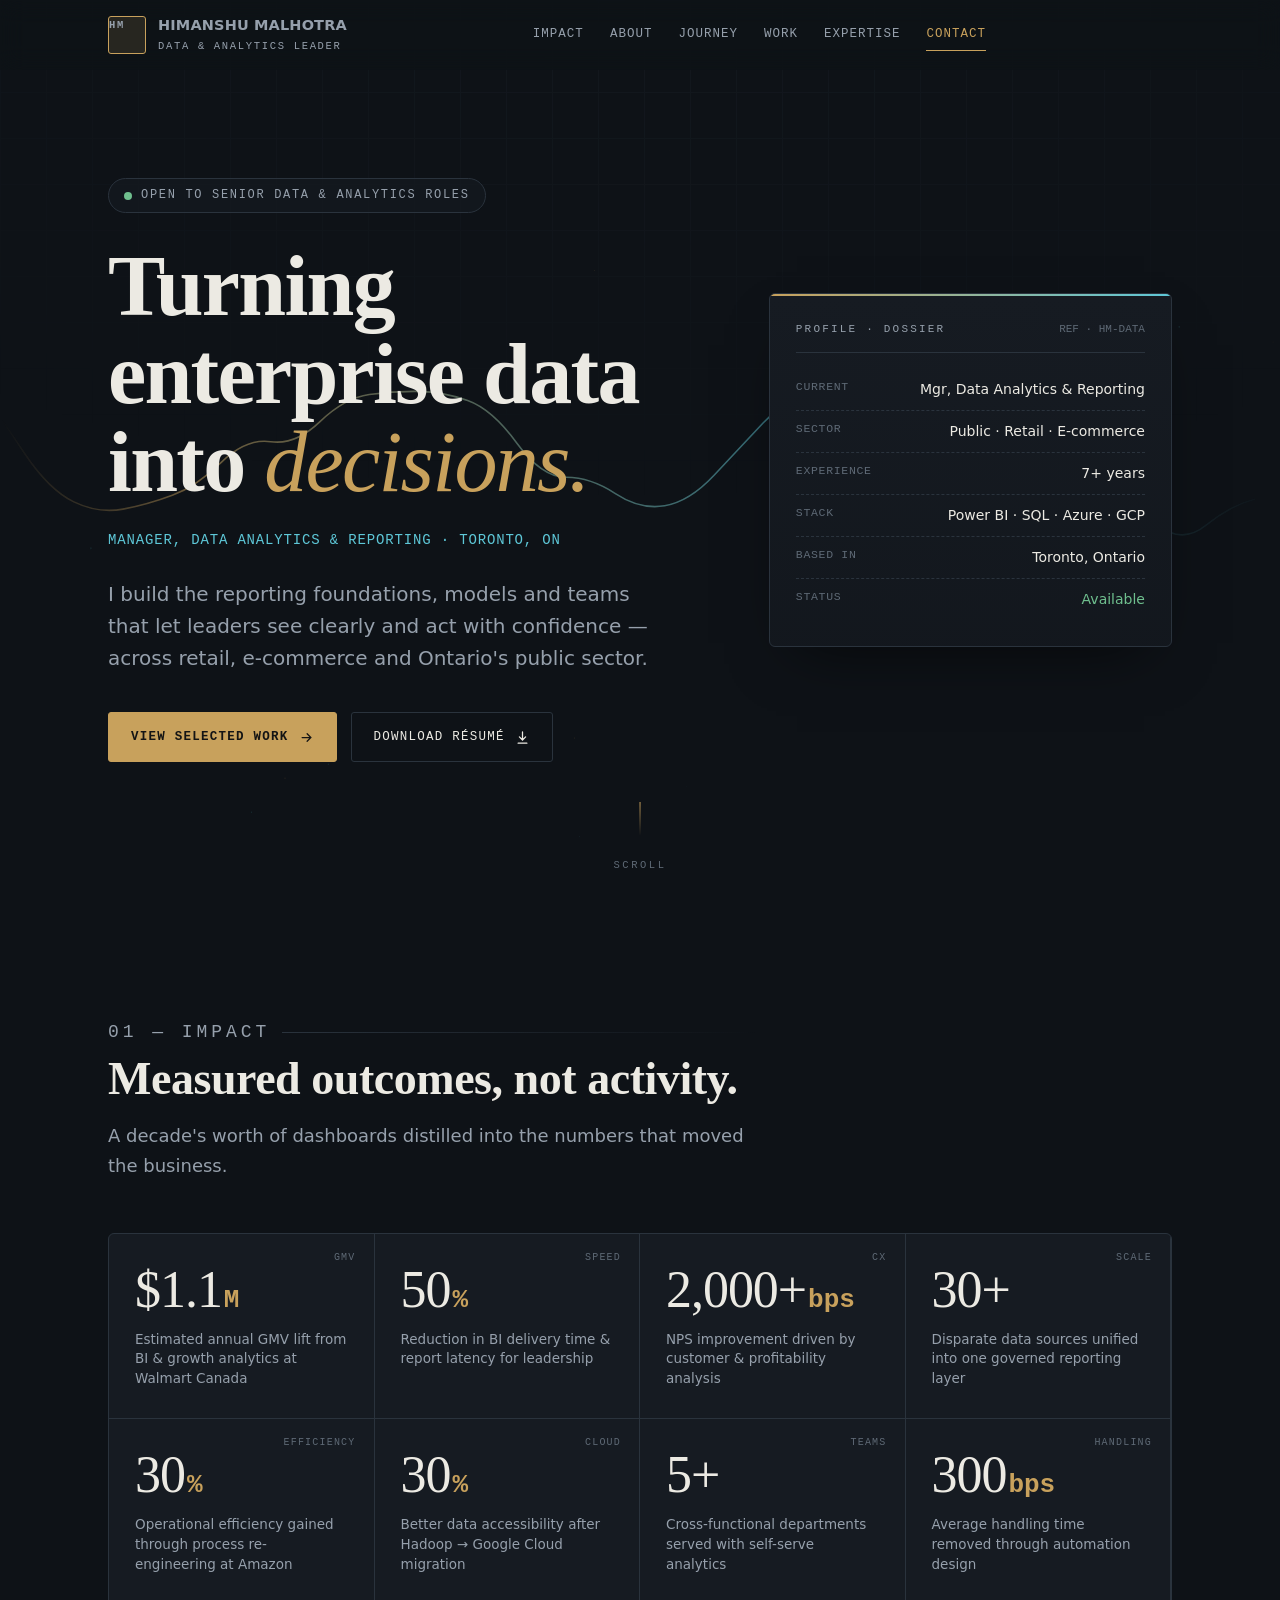
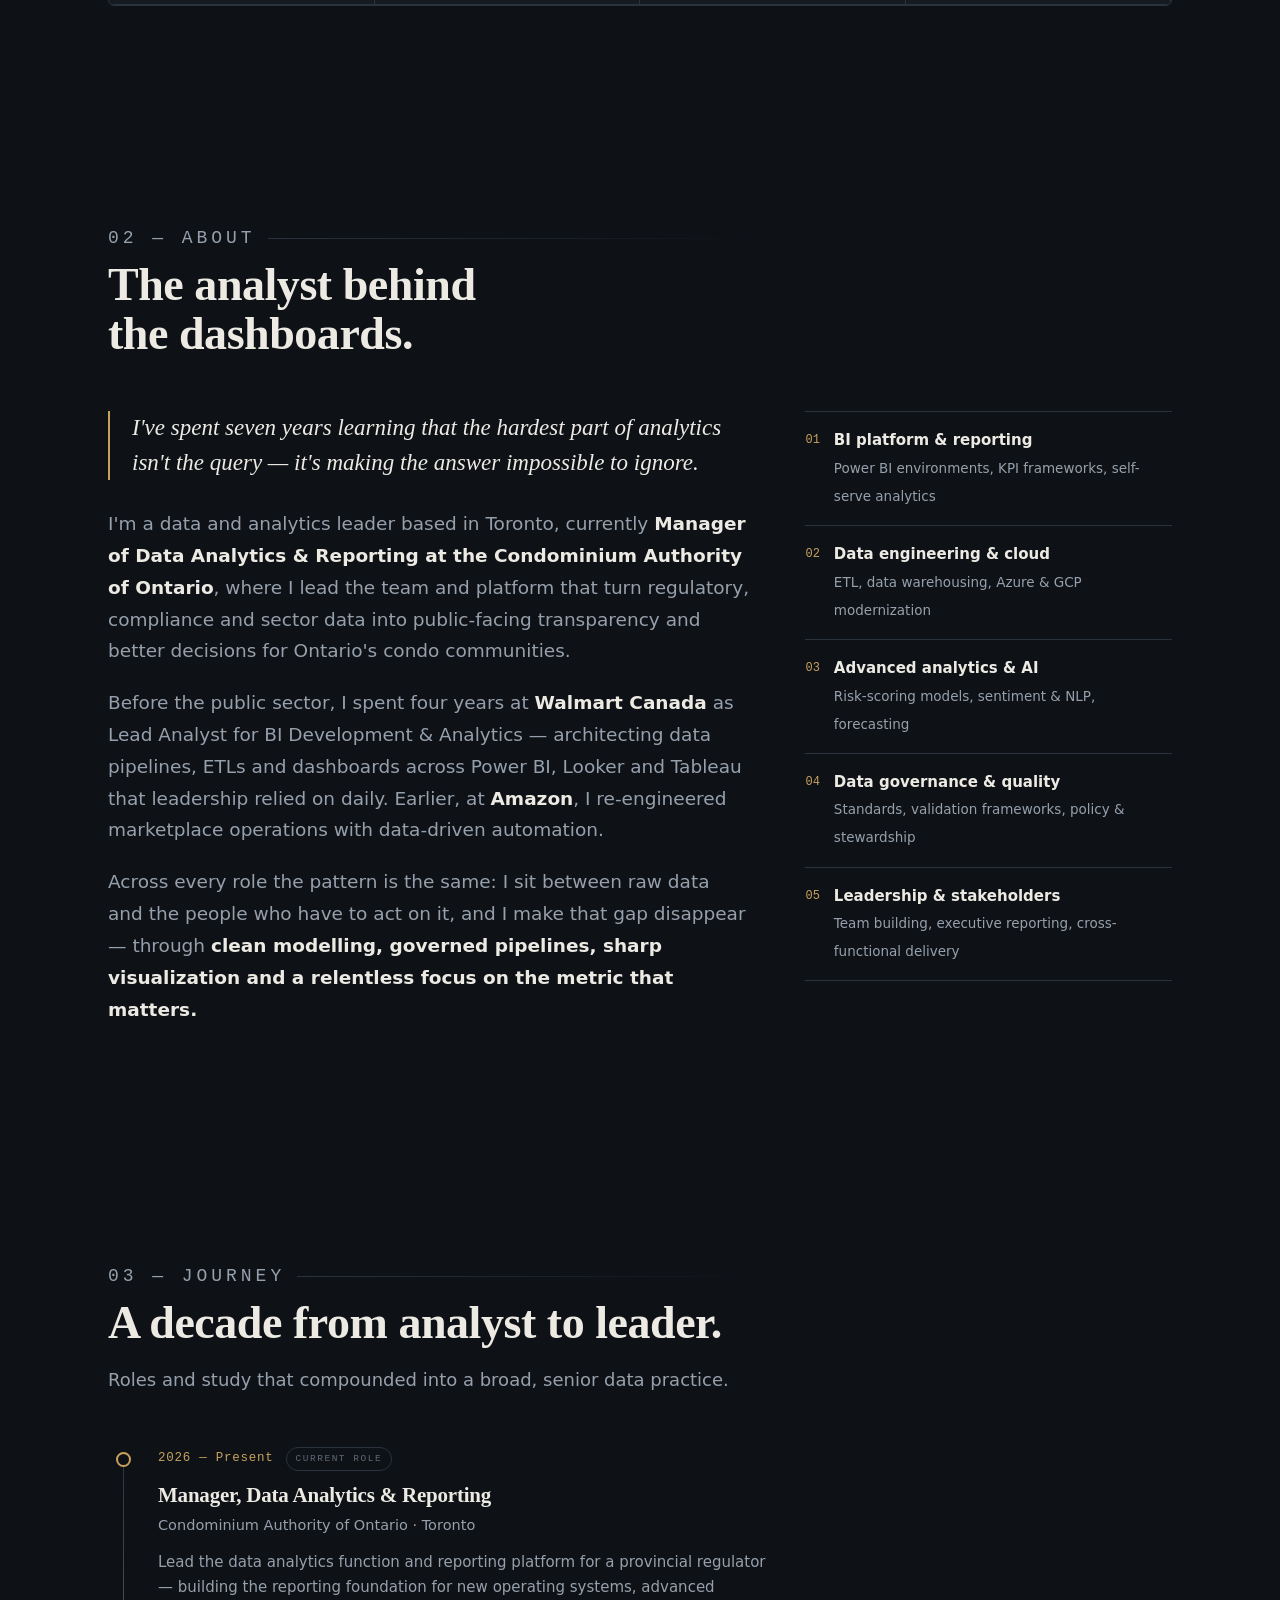
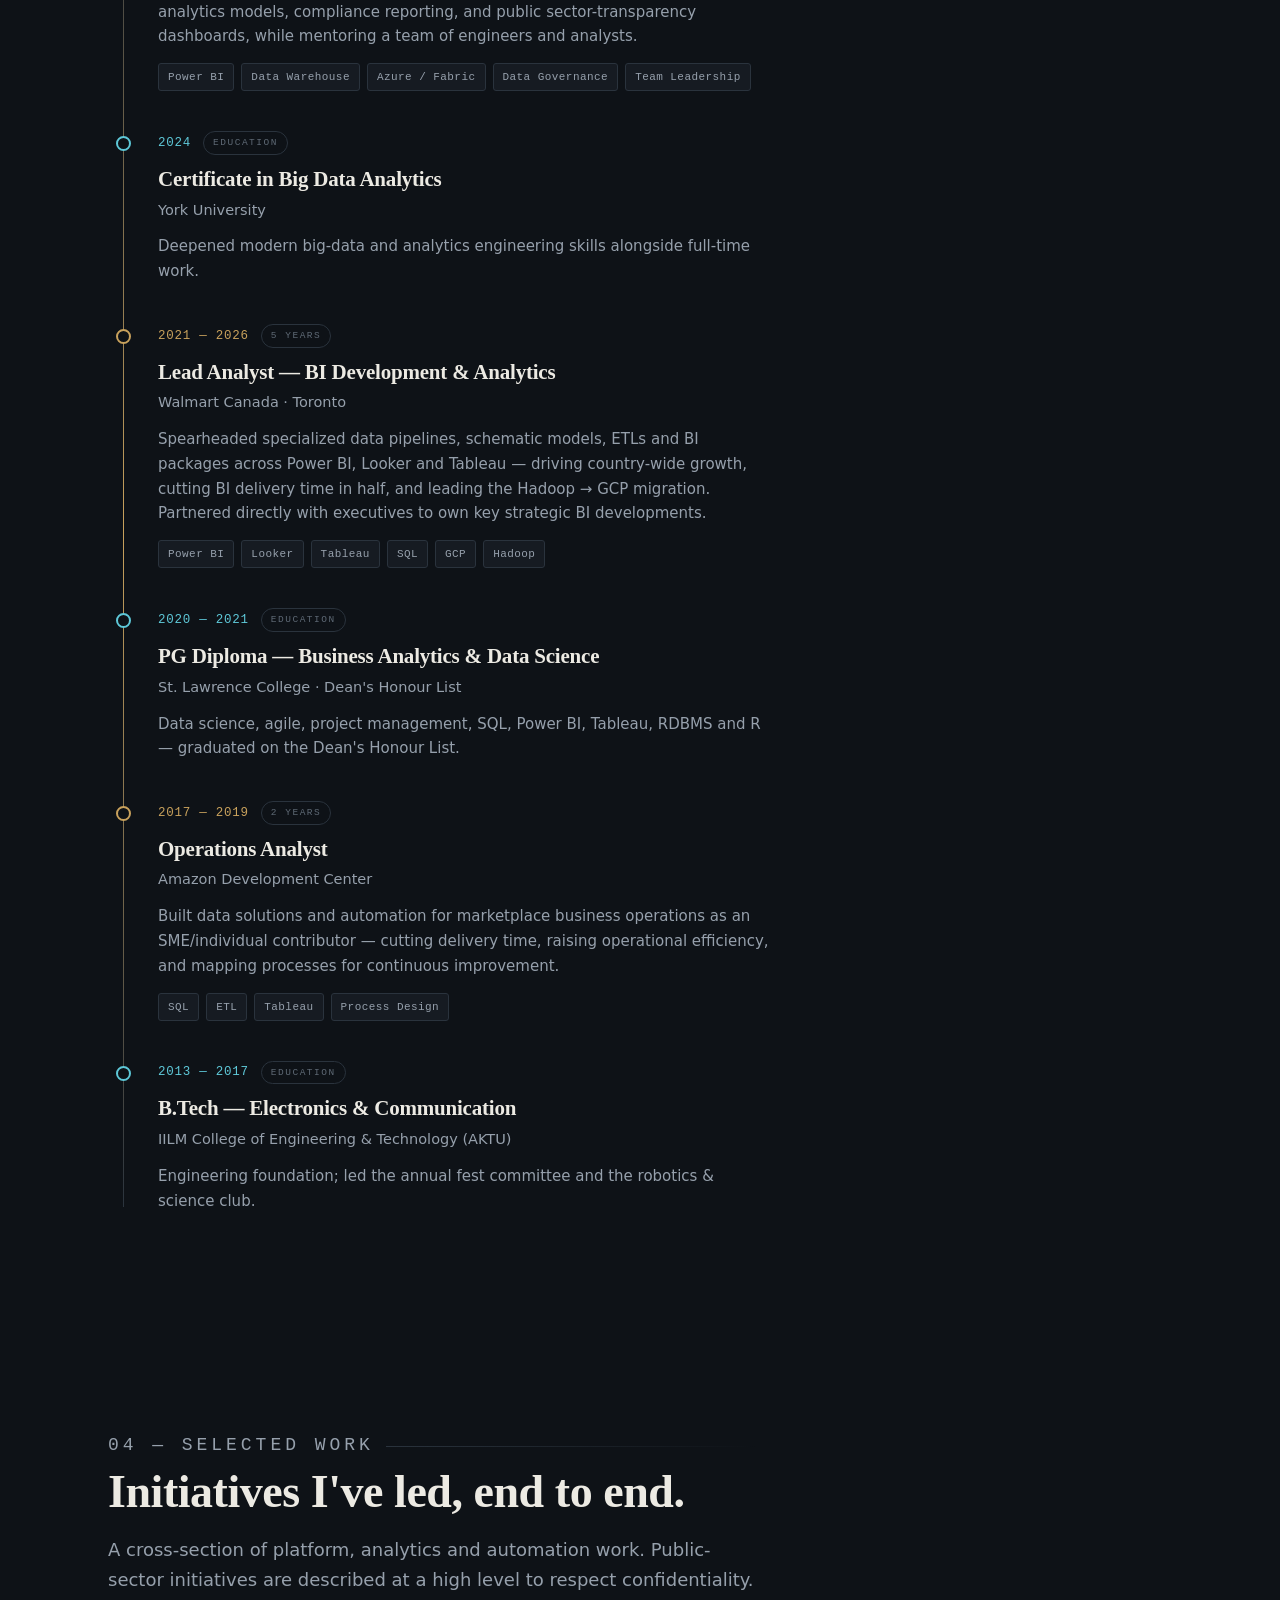
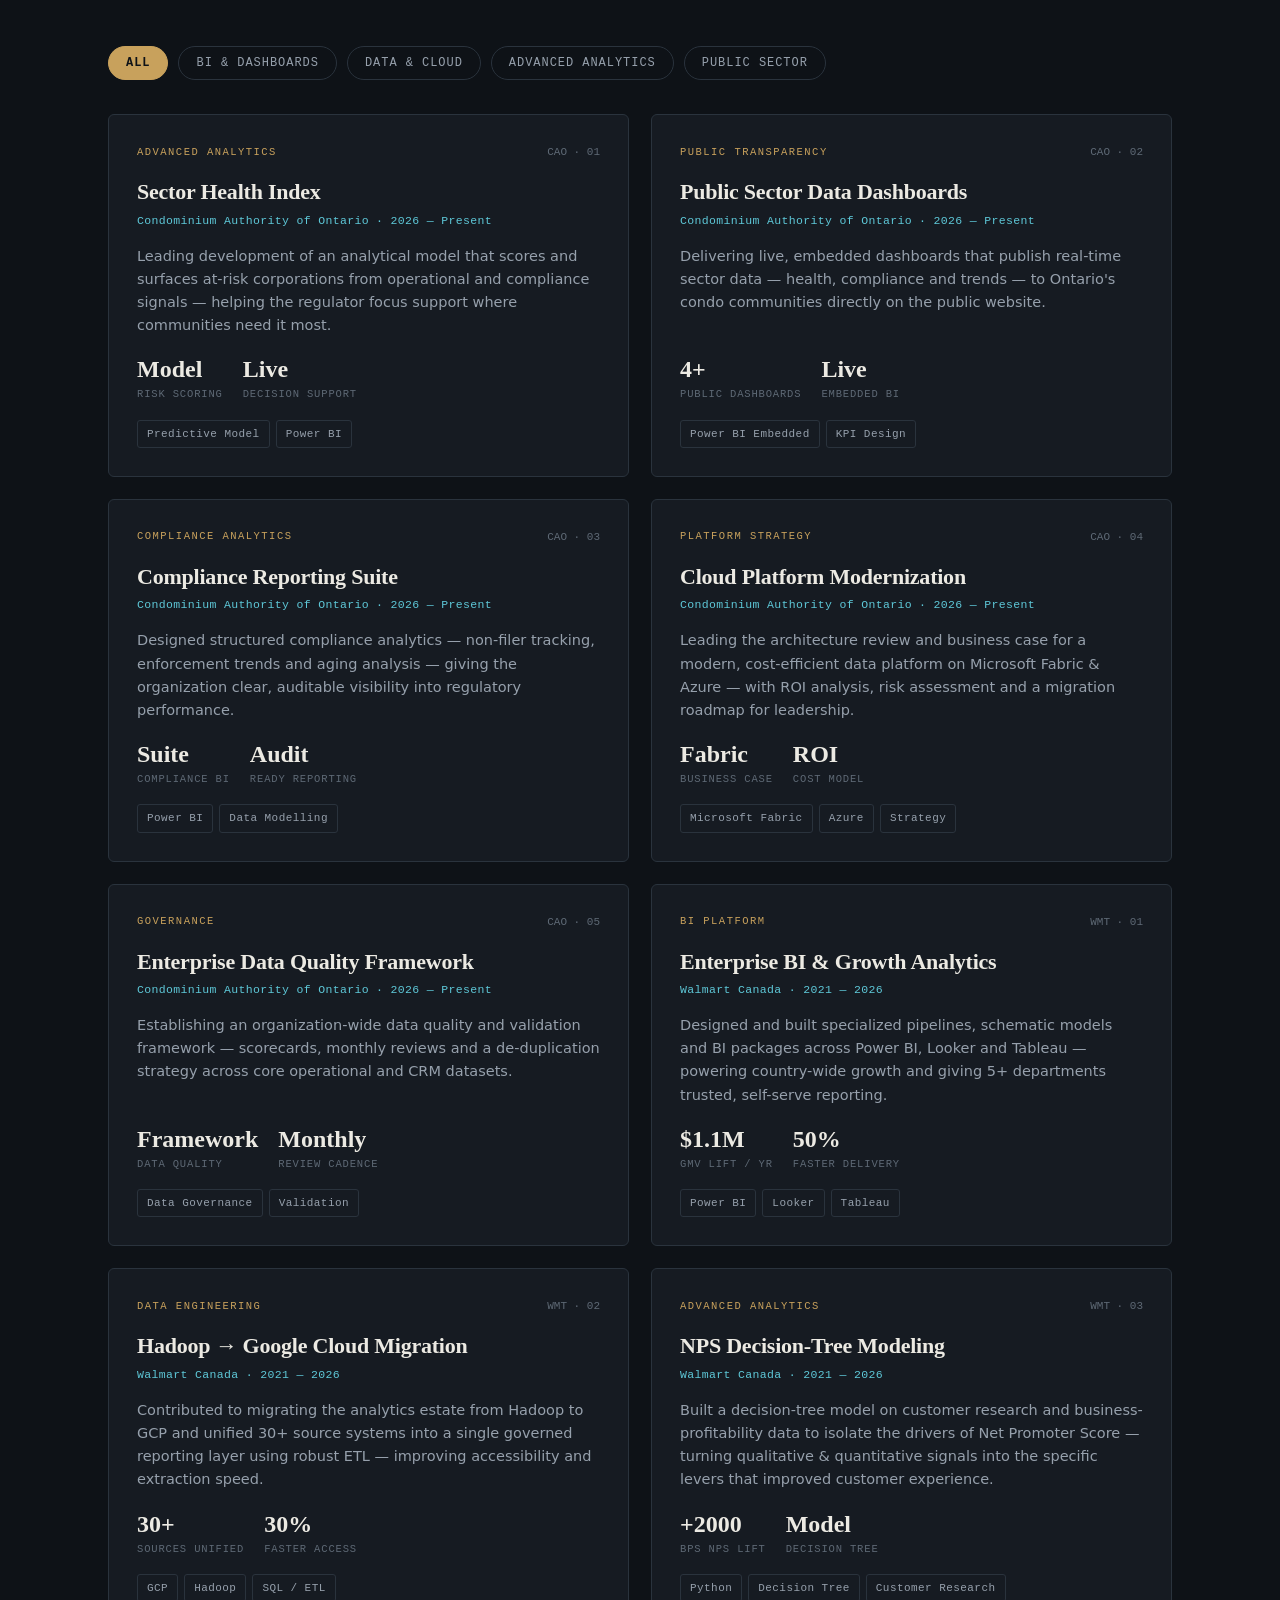
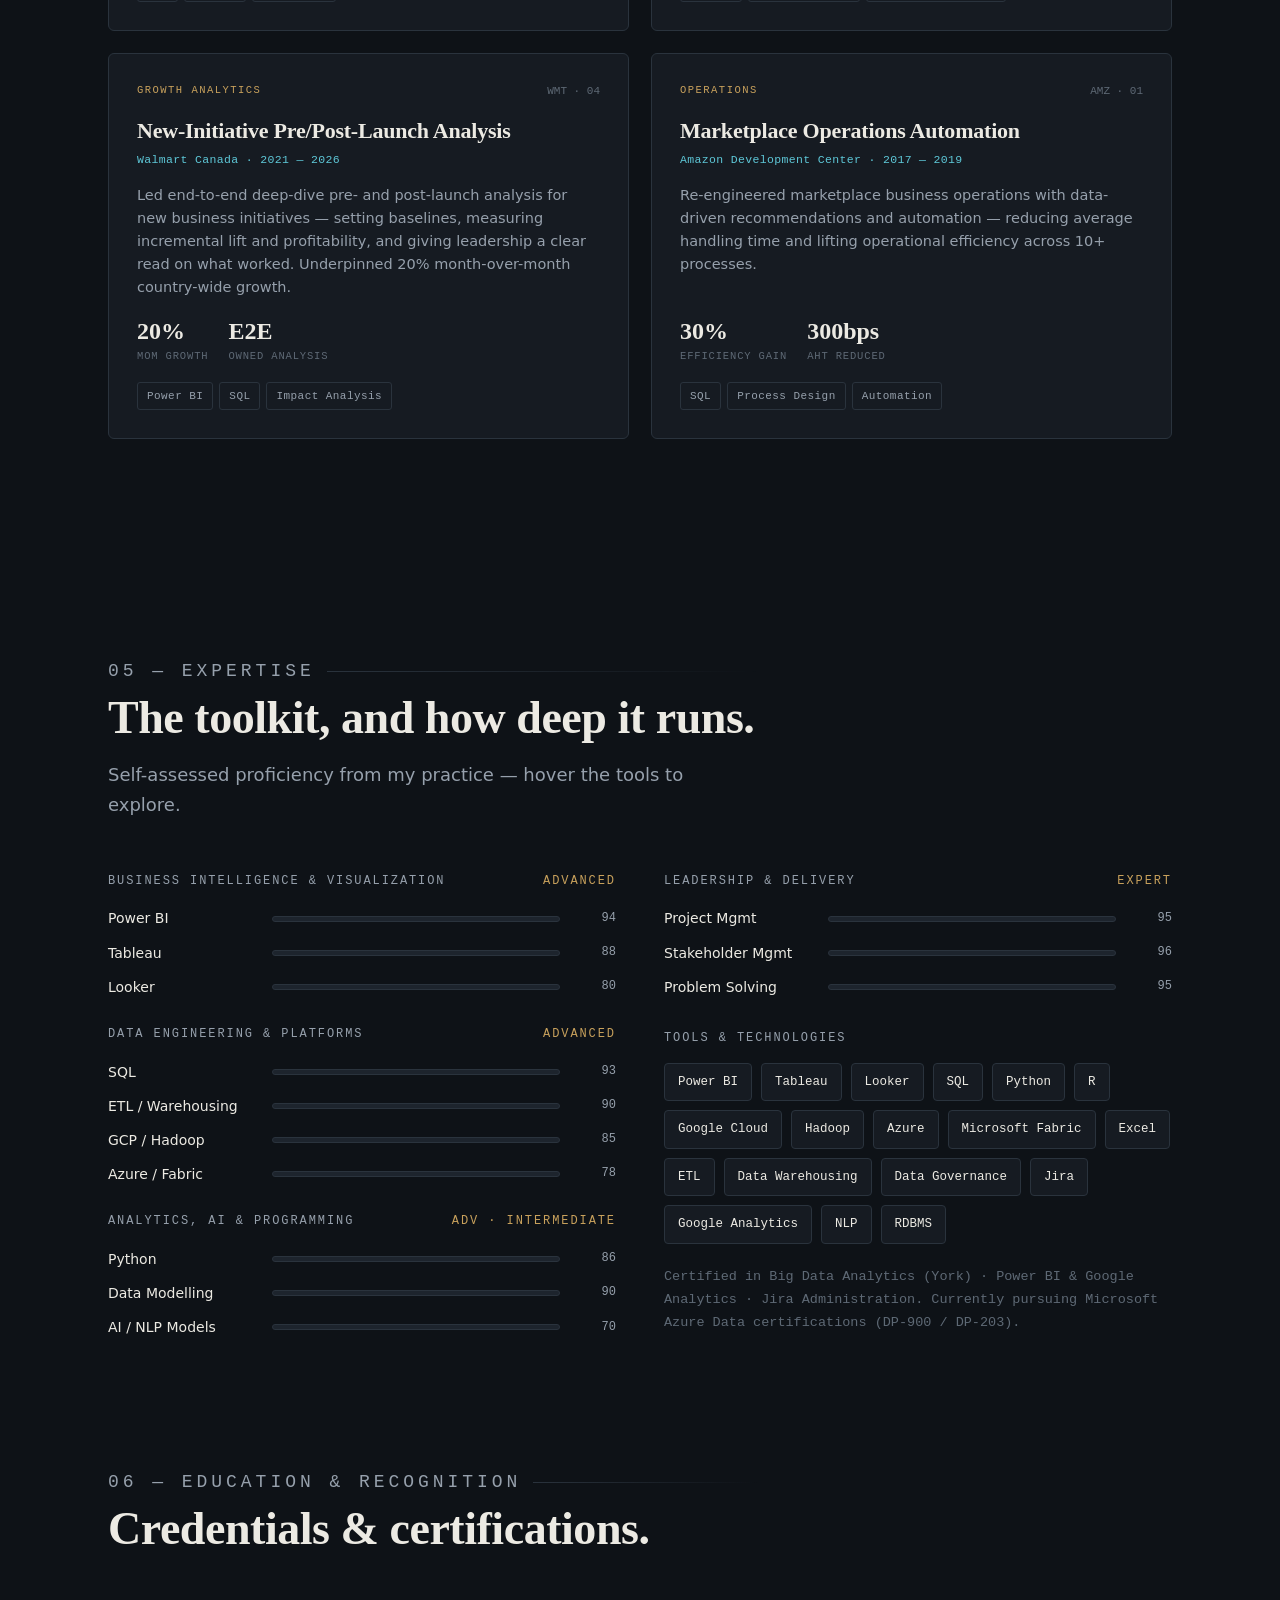
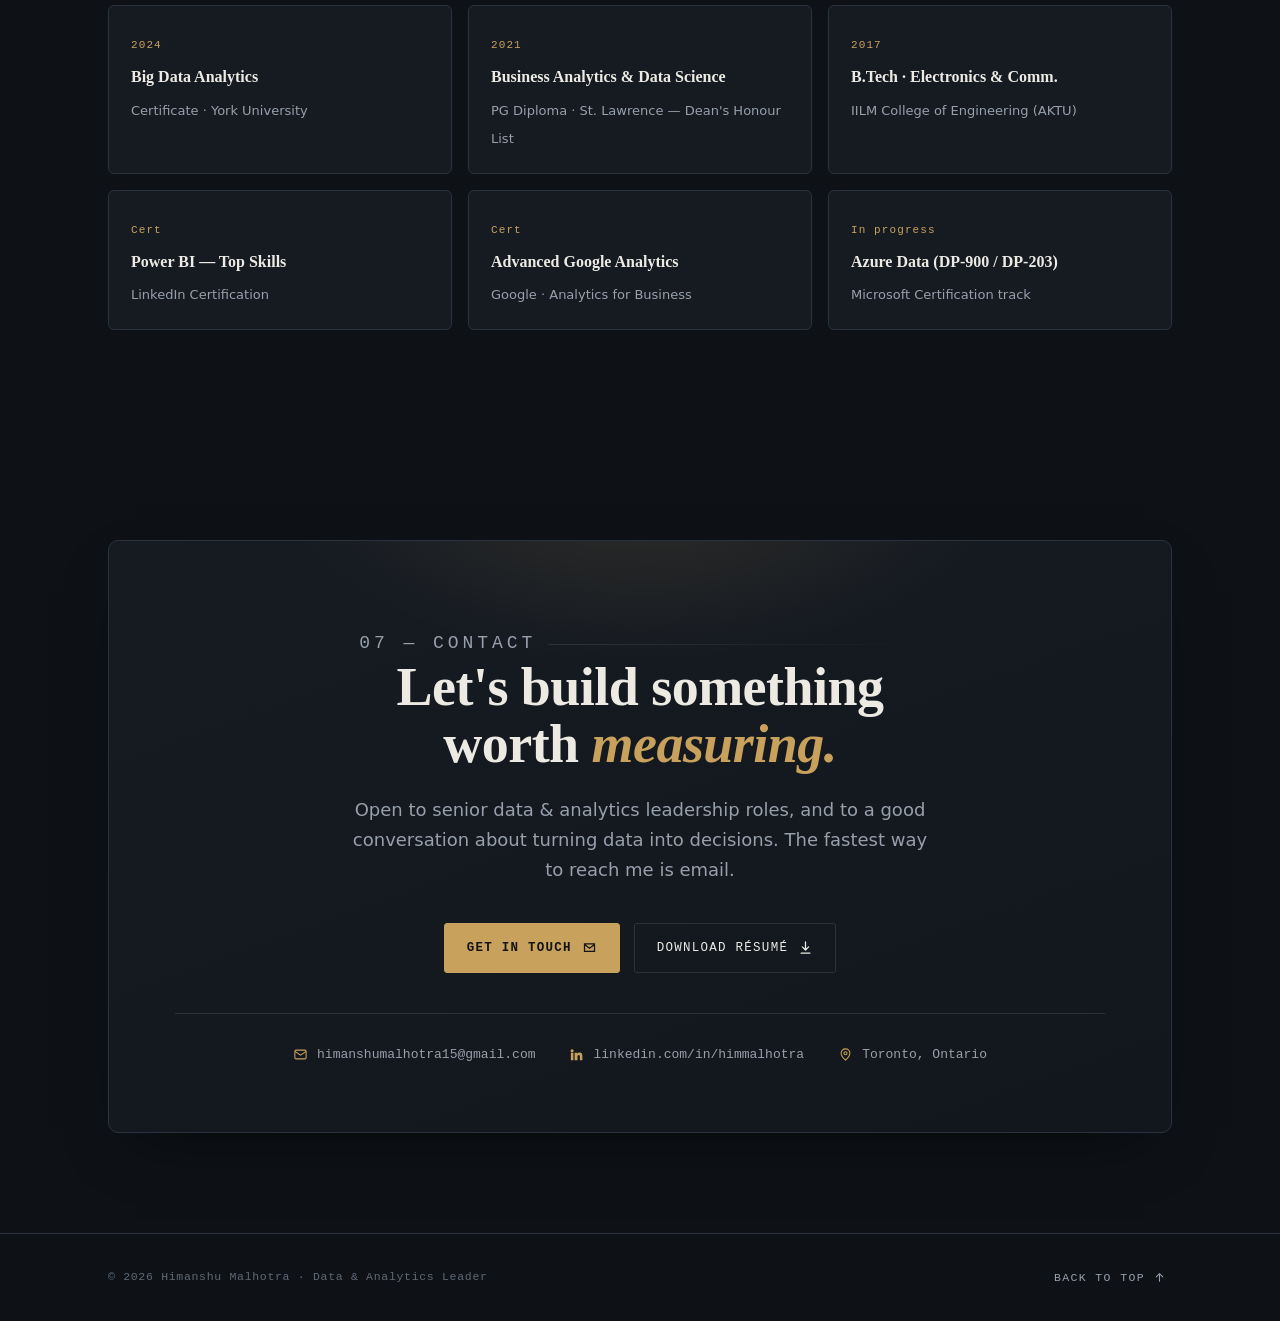
==== commit 2bd6f0cb: "Update experience to 7+ years and lock design to dark theme - Experience now reads 7+ years (dossier" ====
--- a/index.html
+++ b/index.html
@@ -8,9 +8,9 @@
 <style>
 /* ============================================================
    HIMANSHU MALHOTRA — PORTFOLIO  "DOSSIER"
-   Tokens → theme (dark default + light) → layout → components
+   Tokens → layout → components   (dark-only, by design)
    ============================================================ */
-:root{
+:root, :root[data-theme="light"], :root[data-theme="dark"]{
   --ground:#0E1217; --surface:#161B22; --surface-2:#1D242D; --line:#2A333D;
   --ivory:#ECEAE3; --muted:#96A0AC; --faint:#5E6975;
   --brass:#C8A15C; --brass-soft:rgba(200,161,92,.14);
@@ -21,29 +21,7 @@
   --sans:system-ui,-apple-system,'Segoe UI',Roboto,Helvetica,Arial,sans-serif;
   --mono:ui-monospace,'SF Mono','JetBrains Mono','Cascadia Code',Menlo,Consolas,monospace;
   --maxw:1120px;
-}
-@media (prefers-color-scheme: light){
-  :root{
-    --ground:#F2F3F0; --surface:#FBFBF9; --surface-2:#FFFFFF; --line:#DDDCD4;
-    --ivory:#1A2028; --muted:#5A6472; --faint:#8A94A0;
-    --brass:#9C7A3C; --brass-soft:rgba(156,122,60,.12);
-    --cyan:#2C8798; --cyan-soft:rgba(44,135,152,.10);
-    --shadow:0 24px 50px -30px rgba(30,40,55,.28);
-  }
-}
-:root[data-theme="dark"]{
-  --ground:#0E1217; --surface:#161B22; --surface-2:#1D242D; --line:#2A333D;
-  --ivory:#ECEAE3; --muted:#96A0AC; --faint:#5E6975;
-  --brass:#C8A15C; --brass-soft:rgba(200,161,92,.14);
-  --cyan:#5EC8D8; --cyan-soft:rgba(94,200,216,.12);
-  --shadow:0 24px 60px -28px rgba(0,0,0,.7);
-}
-:root[data-theme="light"]{
-  --ground:#F2F3F0; --surface:#FBFBF9; --surface-2:#FFFFFF; --line:#DDDCD4;
-  --ivory:#1A2028; --muted:#5A6472; --faint:#8A94A0;
-  --brass:#9C7A3C; --brass-soft:rgba(156,122,60,.12);
-  --cyan:#2C8798; --cyan-soft:rgba(44,135,152,.10);
-  --shadow:0 24px 50px -30px rgba(30,40,55,.28);
+  color-scheme:dark;
 }
 
 *{box-sizing:border-box}
@@ -314,9 +292,6 @@
       <a href="#contact">Contact</a>
     </nav>
     <div class="nav-tools">
-      <button class="toggle" id="themeToggle" aria-label="Toggle colour theme" title="Toggle theme">
-        <svg id="themeIcon" viewBox="0 0 24 24" fill="none" stroke="currentColor" stroke-width="1.7" stroke-linecap="round"><circle cx="12" cy="12" r="4.2"/><path d="M12 2v2M12 20v2M4.9 4.9l1.4 1.4M17.7 17.7l1.4 1.4M2 12h2M20 12h2M4.9 19.1l1.4-1.4M17.7 6.3l1.4-1.4"/></svg>
-      </button>
       <button class="menu-btn" id="menuBtn" aria-label="Menu">
         <svg width="18" height="18" viewBox="0 0 24 24" fill="none" stroke="currentColor" stroke-width="1.8" stroke-linecap="round"><path d="M4 7h16M4 12h16M4 17h16"/></svg>
       </button>
@@ -345,7 +320,7 @@
         <div class="dc-head"><h4>Profile · Dossier</h4><span class="id">REF · HM-DATA</span></div>
         <div class="dc-row"><span class="k">Current</span><span class="v">Mgr, Data Analytics &amp; Reporting</span></div>
         <div class="dc-row"><span class="k">Sector</span><span class="v">Public · Retail · E-commerce</span></div>
-        <div class="dc-row"><span class="k">Experience</span><span class="v tnum">6+ years</span></div>
+        <div class="dc-row"><span class="k">Experience</span><span class="v tnum">7+ years</span></div>
         <div class="dc-row"><span class="k">Stack</span><span class="v">Power BI · SQL · Azure · GCP</span></div>
         <div class="dc-row"><span class="k">Based in</span><span class="v">Toronto, Ontario</span></div>
         <div class="dc-row"><span class="k">Status</span><span class="v" style="color:var(--good)">Available</span></div>
@@ -385,7 +360,7 @@
     </div>
     <div class="about-grid">
       <div class="about-body reveal">
-        <p class="lead-line">I've spent six years learning that the hardest part of analytics isn't the query — it's making the answer impossible to ignore.</p>
+        <p class="lead-line">I've spent seven years learning that the hardest part of analytics isn't the query — it's making the answer impossible to ignore.</p>
         <p>I'm a data and analytics leader based in Toronto, currently <strong>Manager of Data Analytics &amp; Reporting at the Condominium Authority of Ontario</strong>, where I lead the team and platform that turn regulatory, compliance and sector data into public-facing transparency and better decisions for Ontario's condo communities.</p>
         <p>Before the public sector, I spent four years at <strong>Walmart Canada</strong> as Lead Analyst for BI Development &amp; Analytics — architecting data pipelines, ETLs and dashboards across Power BI, Looker and Tableau that leadership relied on daily. Earlier, at <strong>Amazon</strong>, I re-engineered marketplace operations with data-driven automation.</p>
         <p>Across every role the pattern is the same: I sit between raw data and the people who have to act on it, and I make that gap disappear — through <strong>clean modelling, governed pipelines, sharp visualization and a relentless focus on the metric that matters.</strong></p>
@@ -682,20 +657,6 @@
 (function(){
   "use strict";
   var reduce = window.matchMedia && window.matchMedia('(prefers-reduced-motion: reduce)').matches;
-
-  /* ---------- THEME ---------- */
-  var root = document.documentElement, tBtn = document.getElementById('themeToggle');
-  var icon = document.getElementById('themeIcon');
-  var sun = '<circle cx="12" cy="12" r="4.2"/><path d="M12 2v2M12 20v2M4.9 4.9l1.4 1.4M17.7 17.7l1.4 1.4M2 12h2M20 12h2M4.9 19.1l1.4-1.4M17.7 6.3l1.4-1.4"/>';
-  var moon = '<path d="M20 14.5A8 8 0 019.5 4 8.2 8.2 0 1020 14.5z"/>';
-  function setIcon(){ var d = root.getAttribute('data-theme') || (window.matchMedia('(prefers-color-scheme: dark)').matches ? 'dark':'light'); icon.innerHTML = d==='dark' ? sun : moon; }
-  setIcon();
-  tBtn.addEventListener('click', function(){
-    var cur = root.getAttribute('data-theme');
-    if(!cur){ cur = window.matchMedia('(prefers-color-scheme: dark)').matches ? 'dark':'light'; }
-    root.setAttribute('data-theme', cur==='dark' ? 'light':'dark');
-    setIcon();
-  });
 
   /* ---------- NAV scroll state + mobile menu ---------- */
   var nav = document.getElementById('nav');
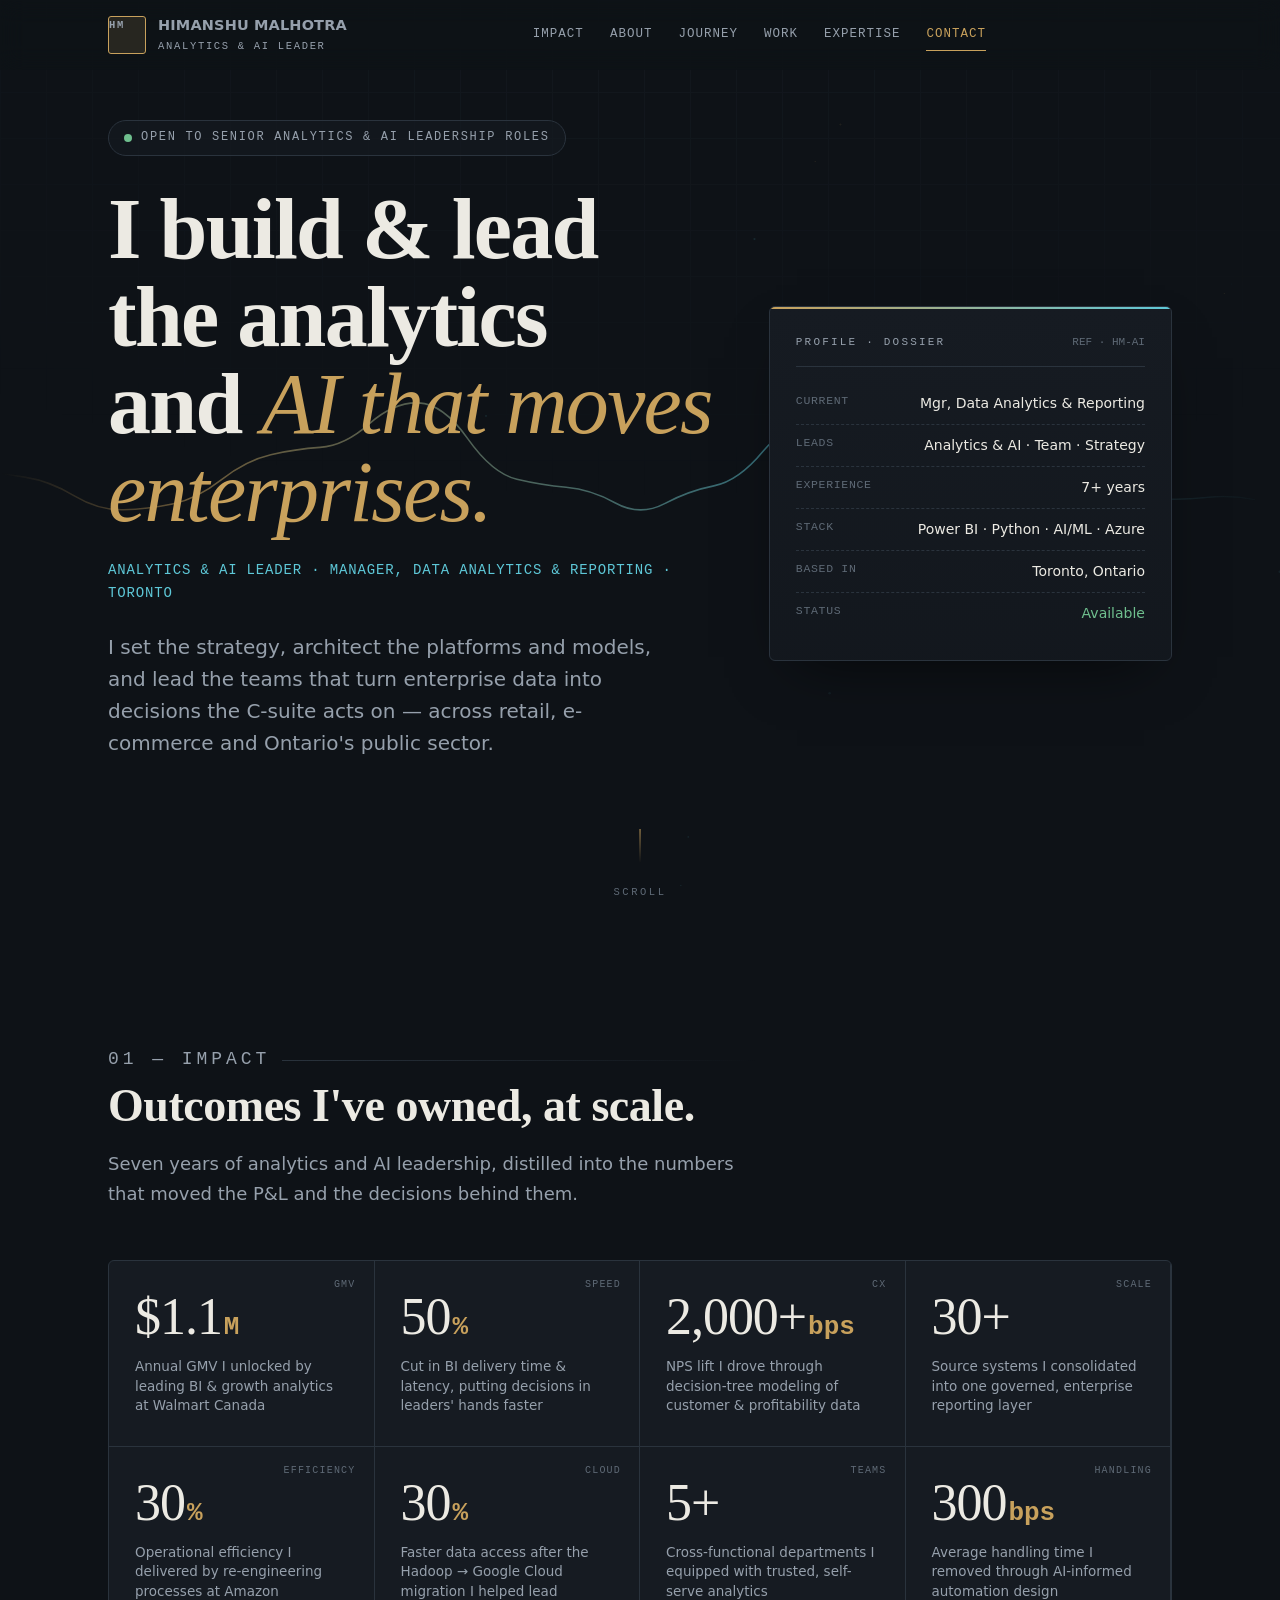
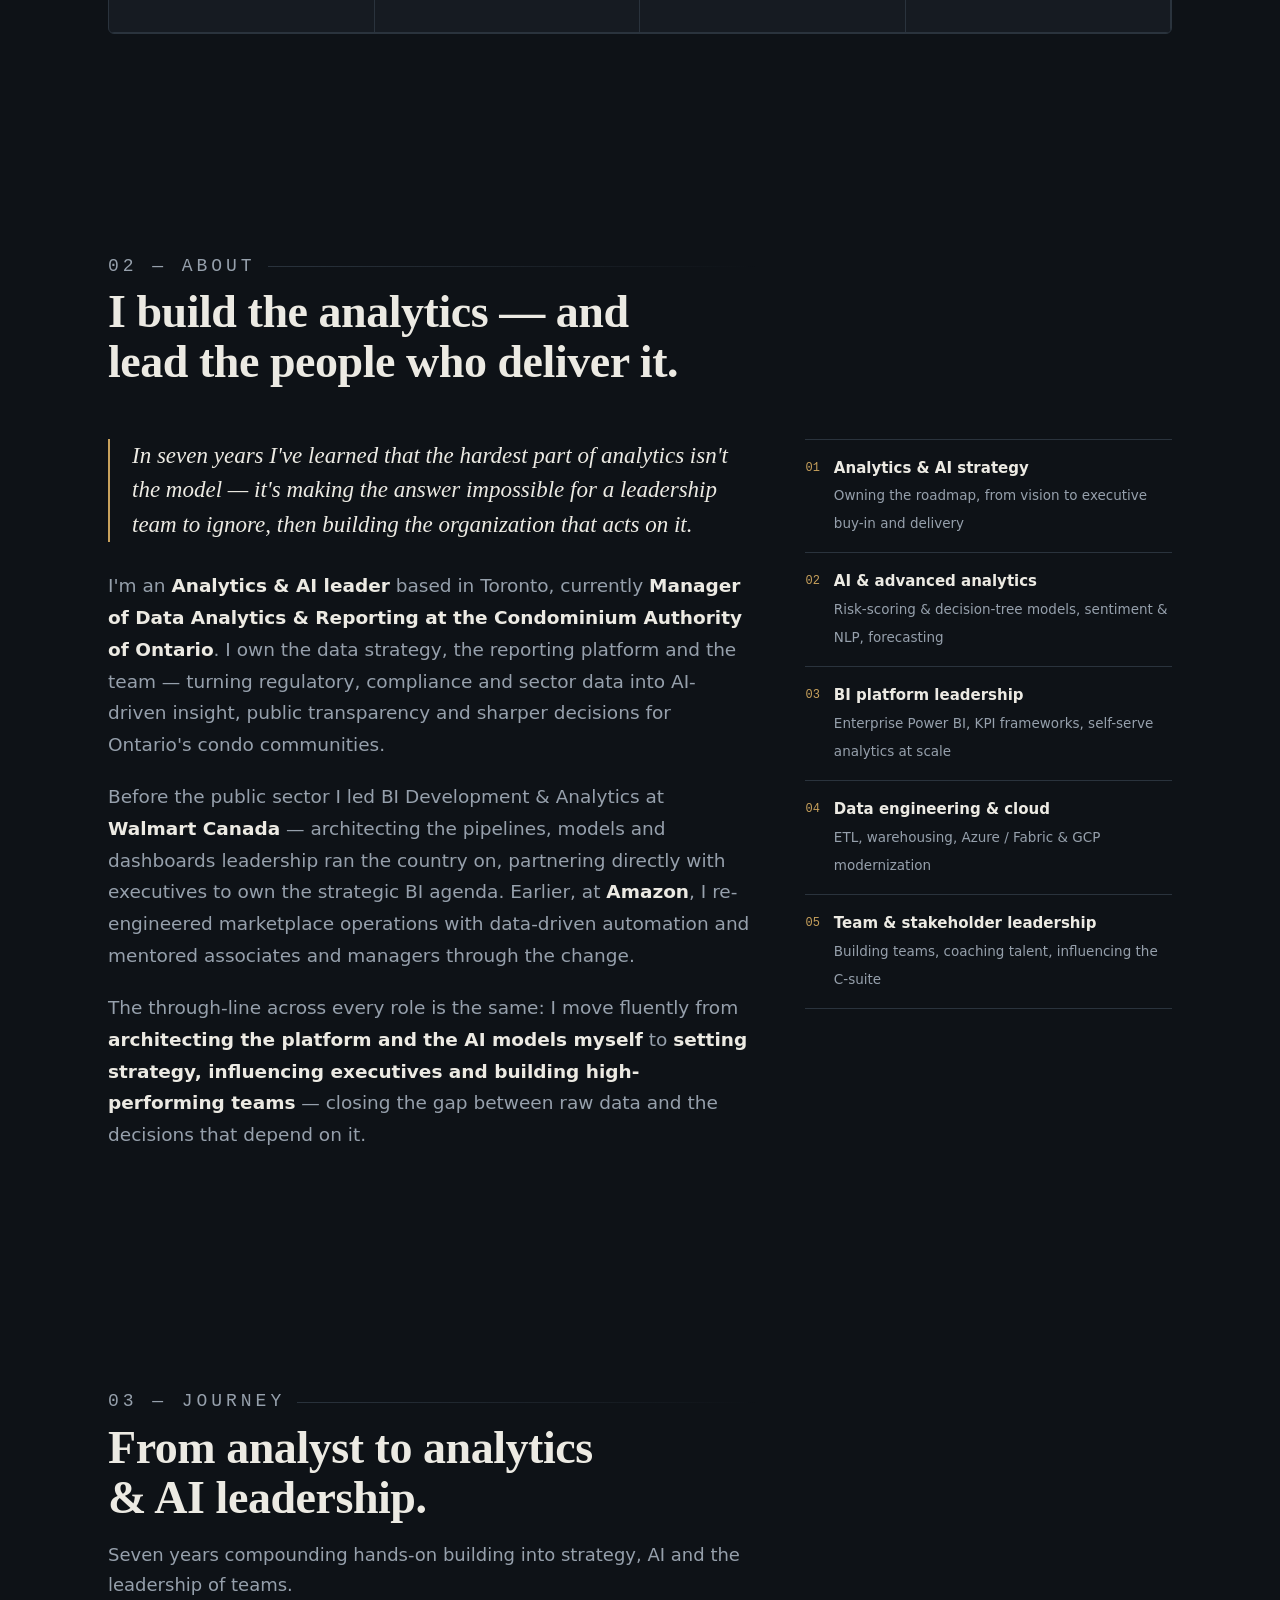
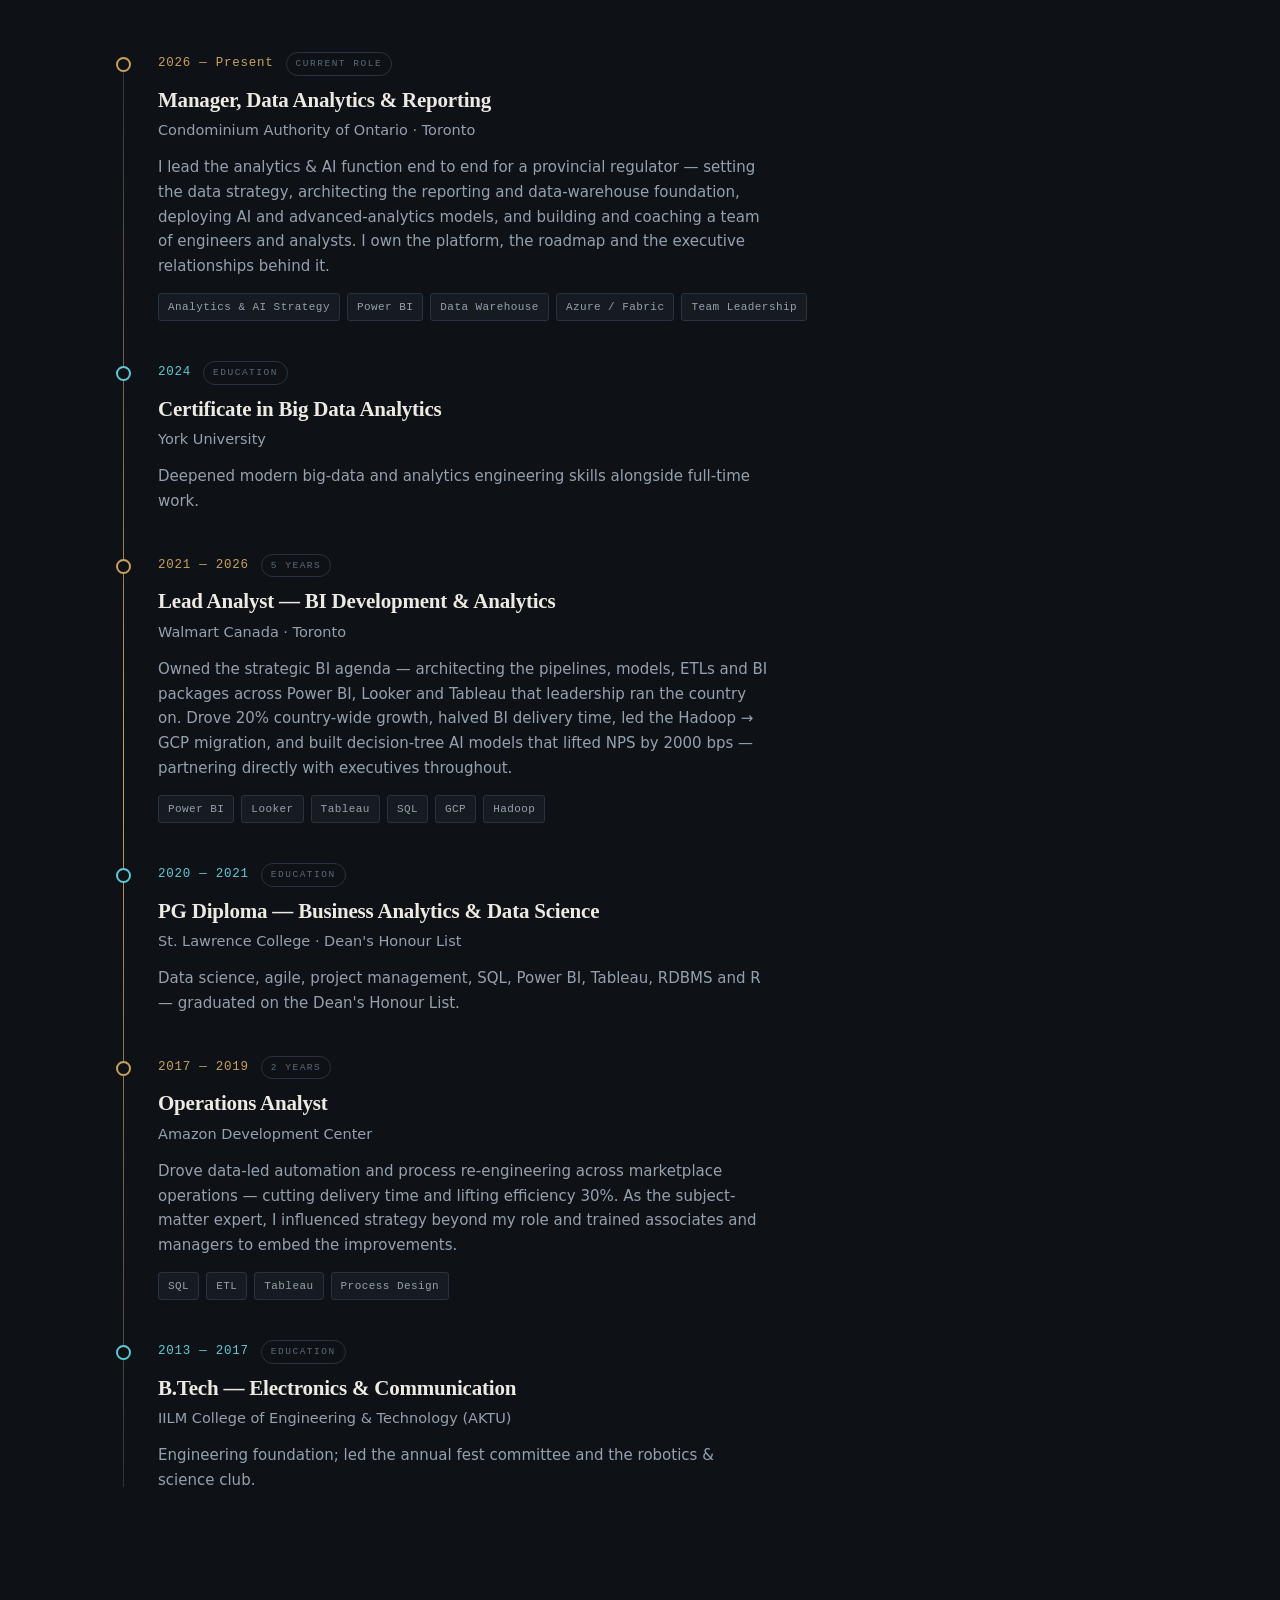
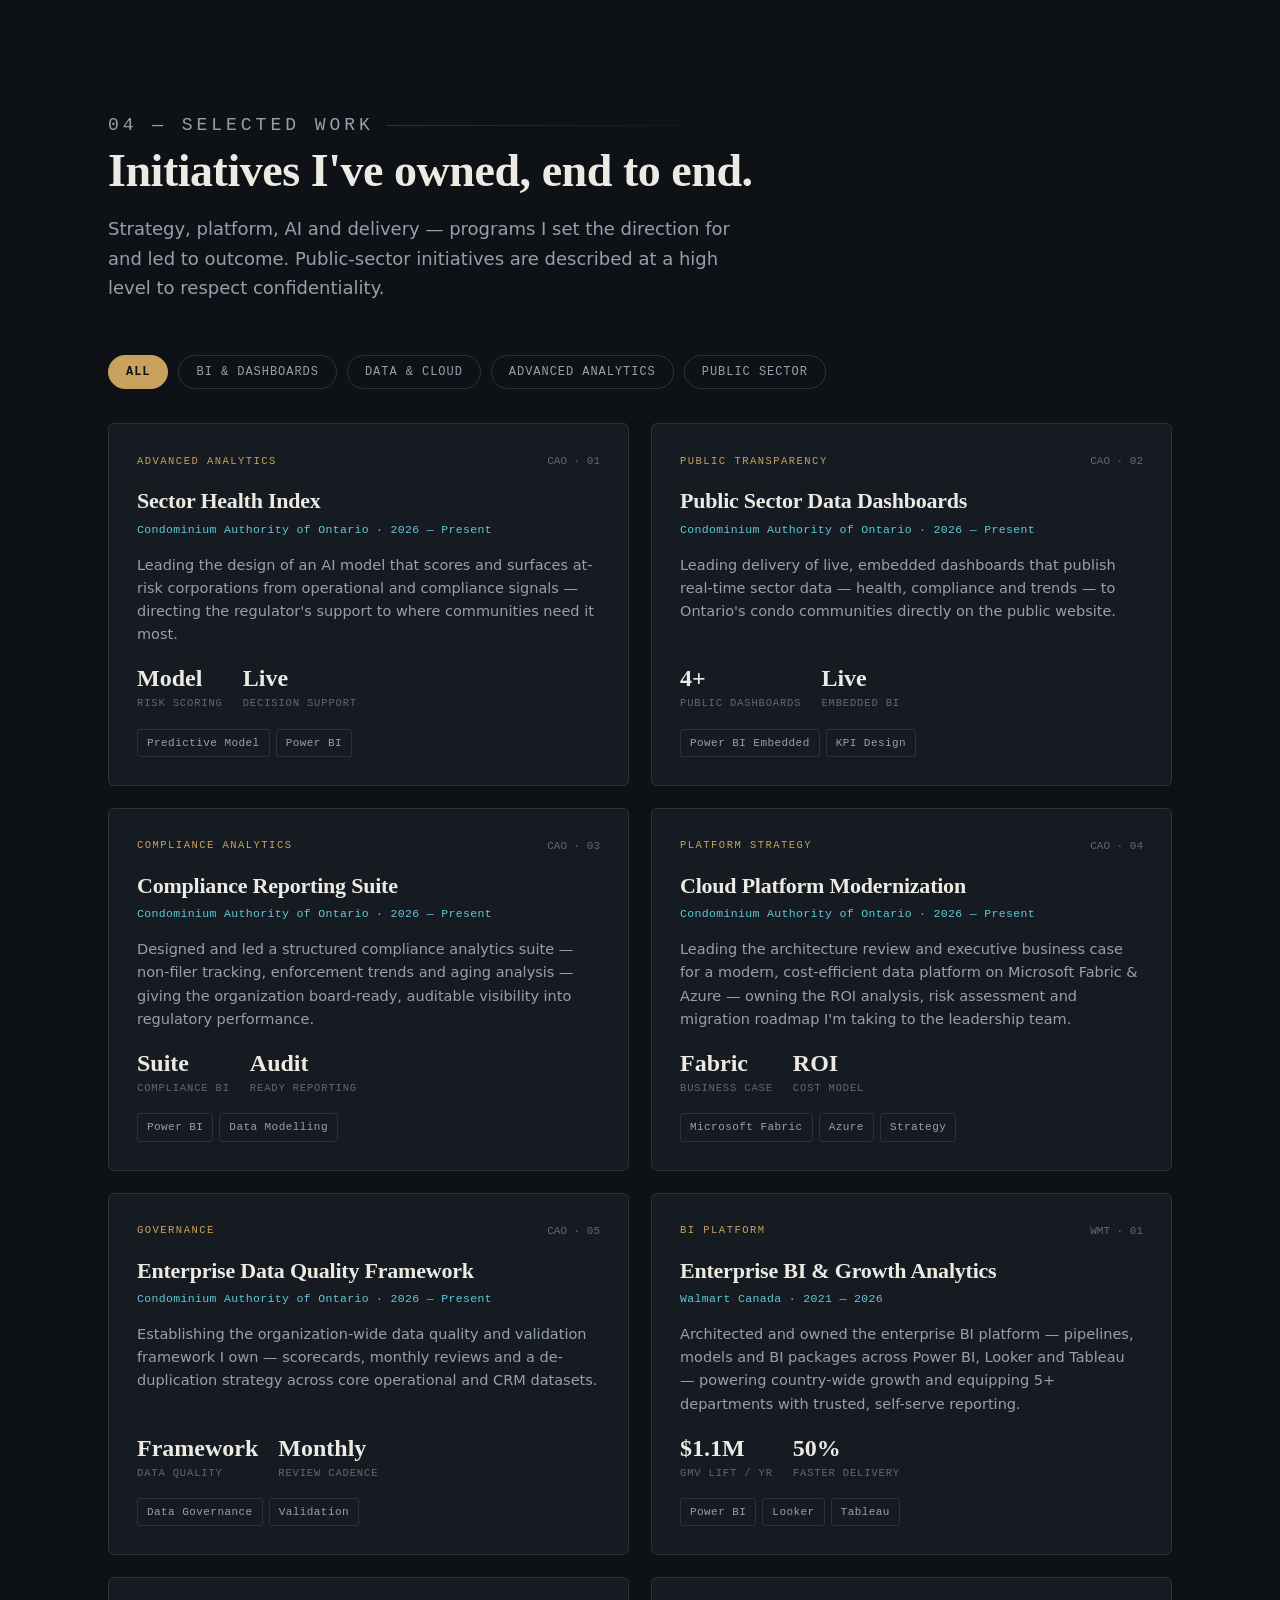
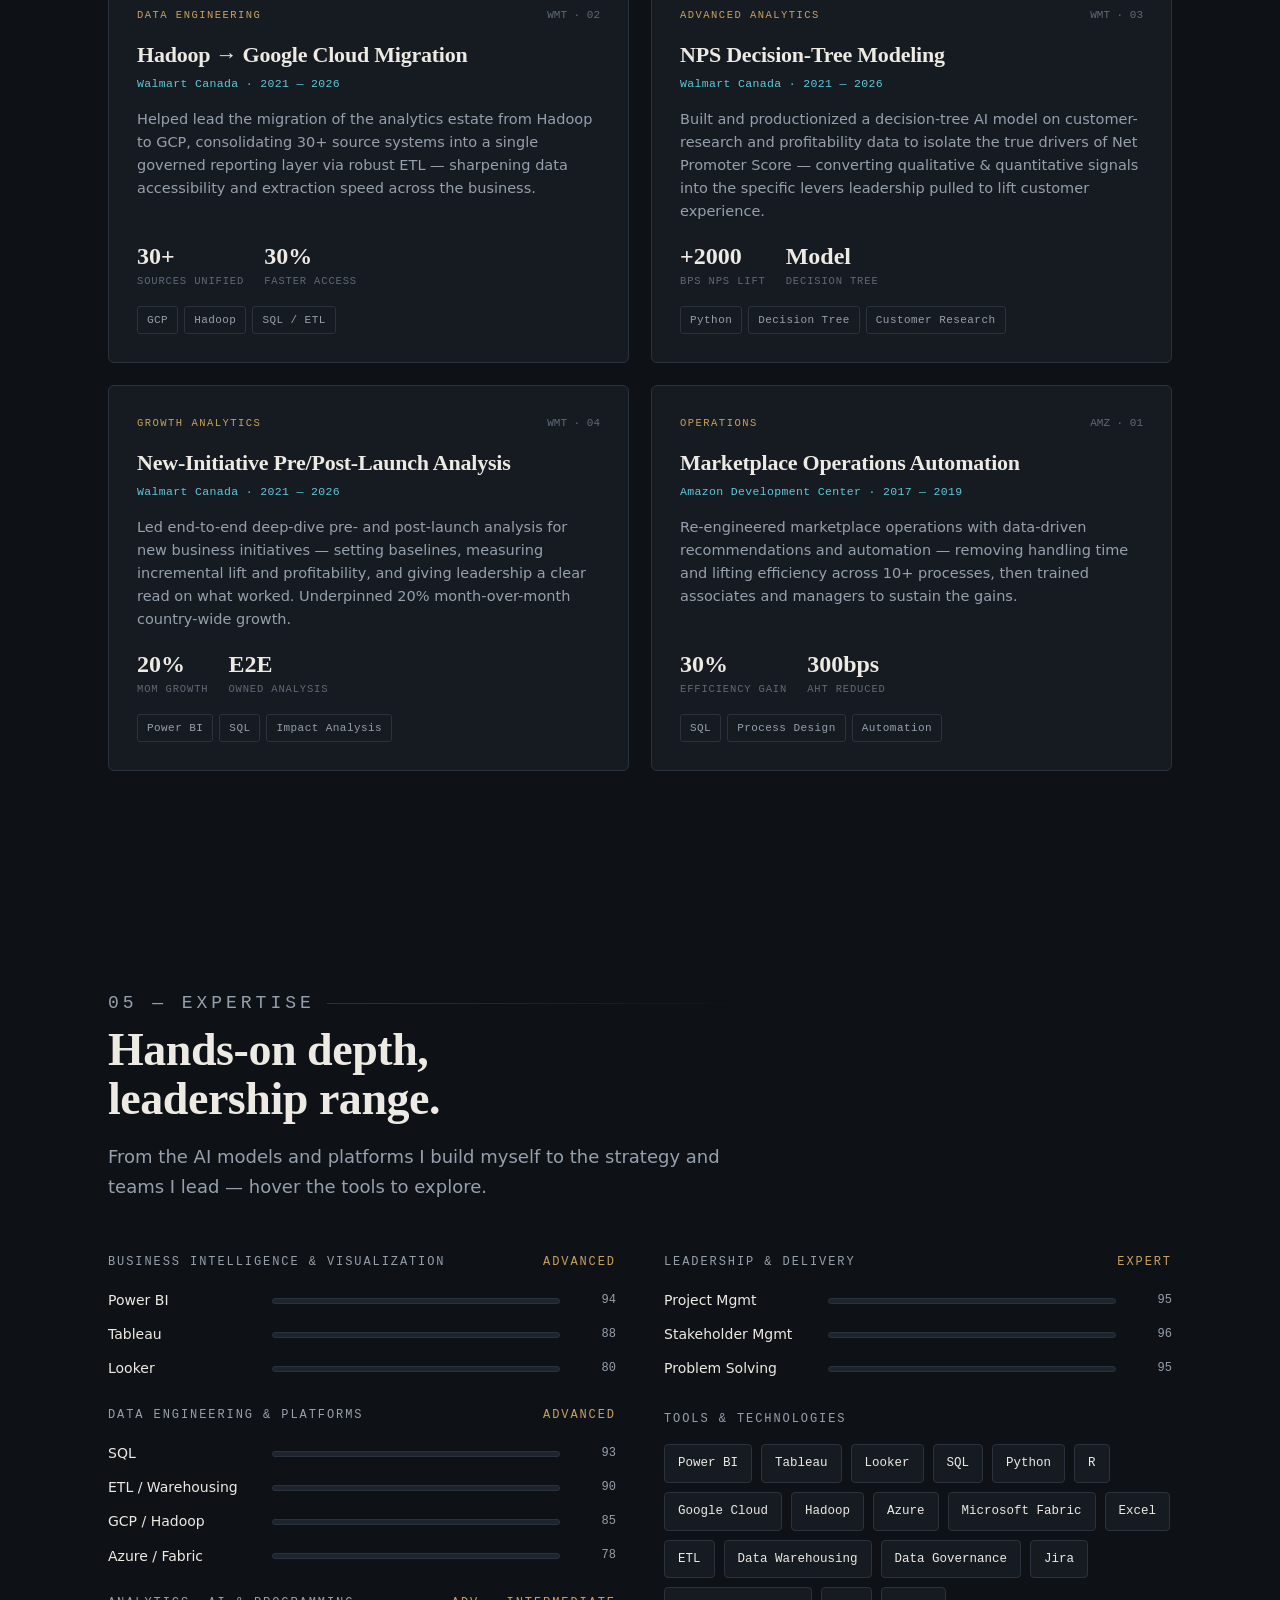
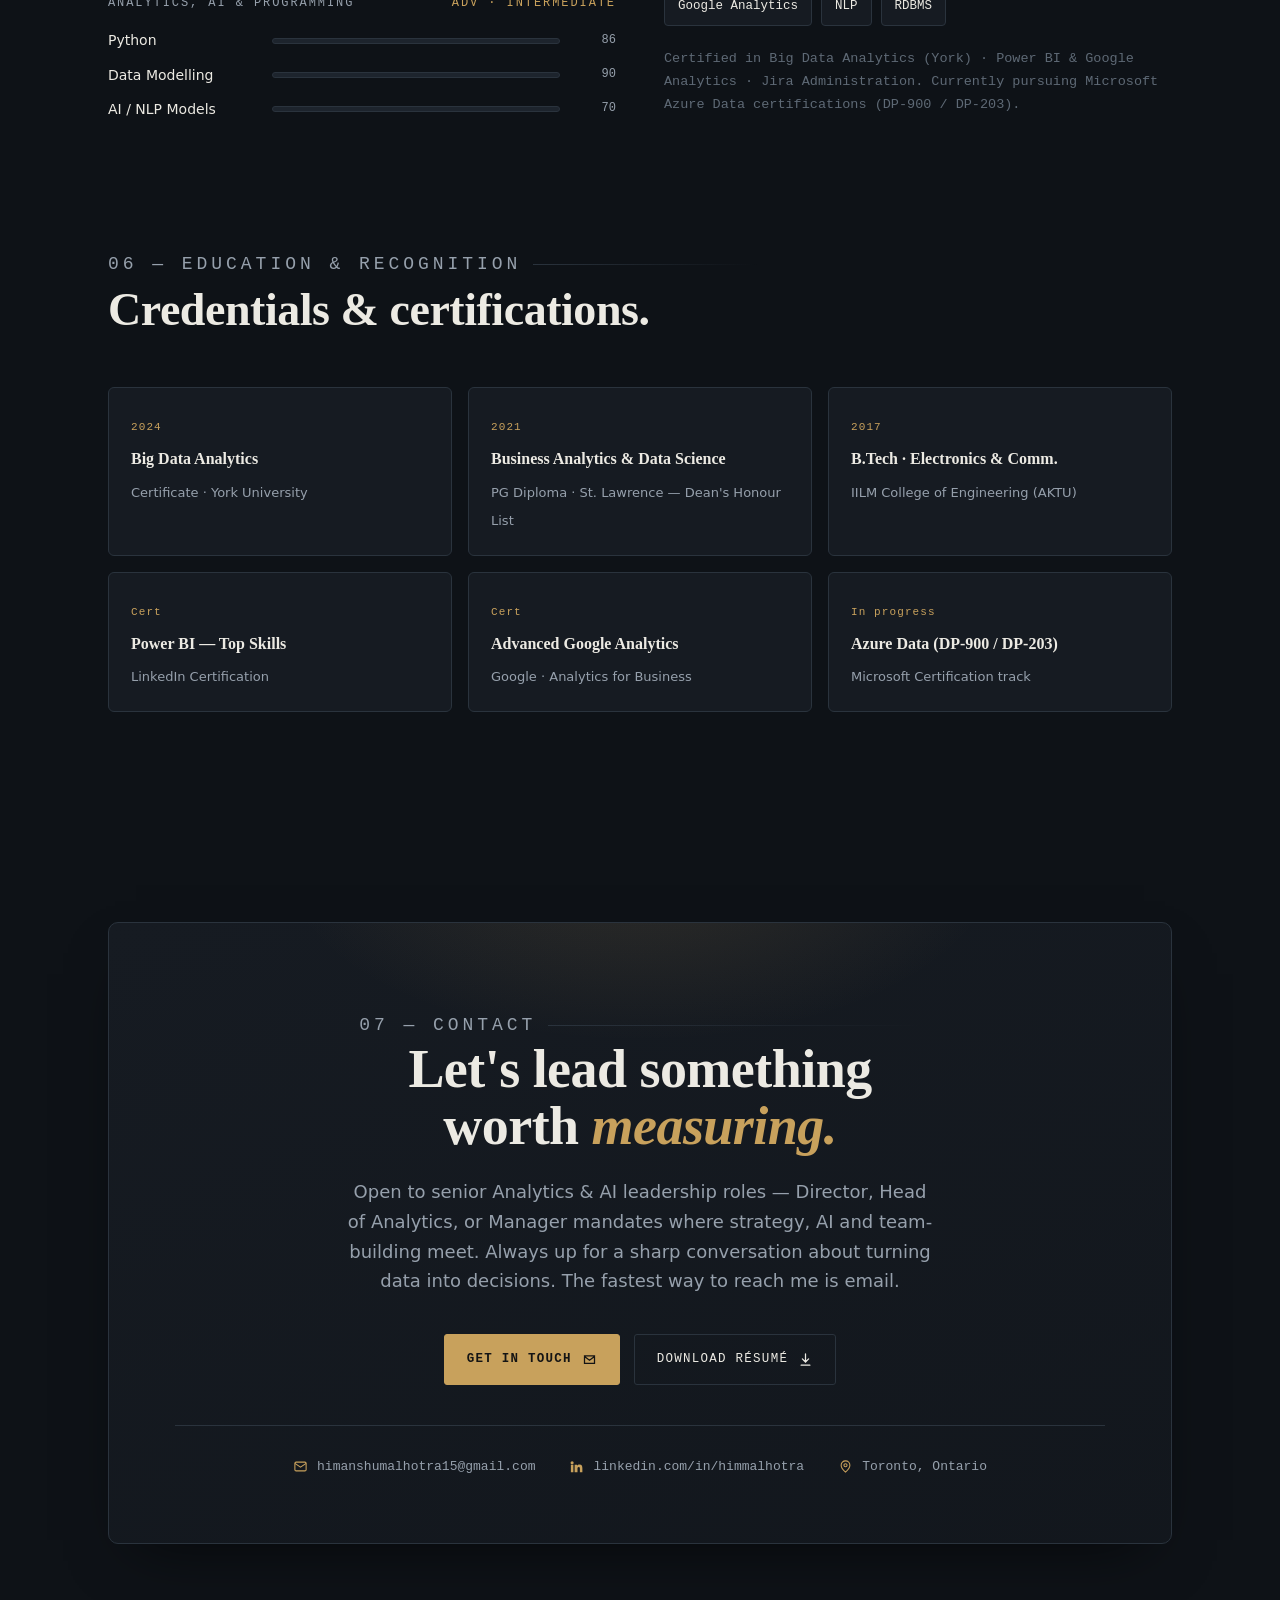
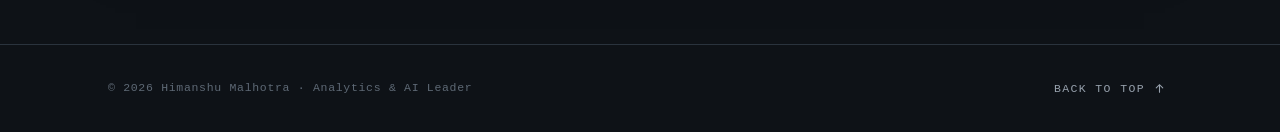
==== commit f960eb80: "Reposition as Analytics & AI Leader with leadership-level copy - Reframe positioning from 'Data & An" ====
--- a/index.html
+++ b/index.html
@@ -3,8 +3,8 @@
 <head>
 <meta charset="utf-8" />
 <meta name="viewport" content="width=device-width, initial-scale=1" />
-<title>Himanshu Malhotra — Data &amp; Analytics Leader</title>
-<meta name="description" content="Himanshu Malhotra — Manager, Data Analytics &amp; Reporting. Turning enterprise data into decisions across retail, e-commerce and public-sector organizations." />
+<title>Himanshu Malhotra — Analytics &amp; AI Leader</title>
+<meta name="description" content="Himanshu Malhotra — Analytics &amp; AI Leader. I build and lead the analytics, AI and teams that turn enterprise data into executive decisions across retail, e-commerce and Ontario's public sector." />
 <style>
 /* ============================================================
    HIMANSHU MALHOTRA — PORTFOLIO  "DOSSIER"
@@ -281,7 +281,7 @@
   <div class="nav-inner">
     <a class="brand" href="#top" aria-label="Himanshu Malhotra — home">
       <span class="monogram">HM</span>
-      <span><b>Himanshu Malhotra</b><span>Data &amp; Analytics Leader</span></span>
+      <span><b>Himanshu Malhotra</b><span>Analytics &amp; AI Leader</span></span>
     </a>
     <nav class="links" id="navlinks">
       <a href="#impact">Impact</a>
@@ -305,10 +305,10 @@
   <div class="wrap">
     <div class="hero-grid">
       <div>
-        <span class="avail reveal"><span class="dot"></span>Open to senior data &amp; analytics roles</span>
-        <h1 class="reveal">Turning enterprise data<br>into <span class="thin">decisions.</span></h1>
-        <p class="role reveal">Manager, Data Analytics &amp; Reporting · Toronto, ON</p>
-        <p class="lede reveal">I build the reporting foundations, models and teams that let leaders see clearly and act with confidence — across retail, e-commerce and Ontario's public sector.</p>
+        <span class="avail reveal"><span class="dot"></span>Open to senior analytics &amp; AI leadership roles</span>
+        <h1 class="reveal">I build &amp; lead the analytics<br>and <span class="thin">AI that moves enterprises.</span></h1>
+        <p class="role reveal">Analytics &amp; AI Leader · Manager, Data Analytics &amp; Reporting · Toronto</p>
+        <p class="lede reveal">I set the strategy, architect the platforms and models, and lead the teams that turn enterprise data into decisions the C-suite acts on — across retail, e-commerce and Ontario's public sector.</p>
         <div class="hero-cta reveal">
           <a class="btn primary" href="#work">View selected work
             <svg viewBox="0 0 24 24" fill="none" stroke="currentColor" stroke-width="2" stroke-linecap="round"><path d="M5 12h14M13 6l6 6-6 6"/></svg></a>
@@ -317,11 +317,11 @@
         </div>
       </div>
       <aside class="dossier-card reveal" aria-label="Profile summary">
-        <div class="dc-head"><h4>Profile · Dossier</h4><span class="id">REF · HM-DATA</span></div>
+        <div class="dc-head"><h4>Profile · Dossier</h4><span class="id">REF · HM-AI</span></div>
         <div class="dc-row"><span class="k">Current</span><span class="v">Mgr, Data Analytics &amp; Reporting</span></div>
-        <div class="dc-row"><span class="k">Sector</span><span class="v">Public · Retail · E-commerce</span></div>
+        <div class="dc-row"><span class="k">Leads</span><span class="v">Analytics &amp; AI · Team · Strategy</span></div>
         <div class="dc-row"><span class="k">Experience</span><span class="v tnum">7+ years</span></div>
-        <div class="dc-row"><span class="k">Stack</span><span class="v">Power BI · SQL · Azure · GCP</span></div>
+        <div class="dc-row"><span class="k">Stack</span><span class="v">Power BI · Python · AI/ML · Azure</span></div>
         <div class="dc-row"><span class="k">Based in</span><span class="v">Toronto, Ontario</span></div>
         <div class="dc-row"><span class="k">Status</span><span class="v" style="color:var(--good)">Available</span></div>
       </aside>
@@ -335,18 +335,18 @@
   <div class="wrap">
     <div class="sec-head reveal">
       <p class="eyebrow">01 — Impact</p>
-      <h2>Measured outcomes, not activity.</h2>
-      <p>A decade's worth of dashboards distilled into the numbers that moved the business.</p>
+      <h2>Outcomes I've owned, at scale.</h2>
+      <p>Seven years of analytics and AI leadership, distilled into the numbers that moved the P&amp;L and the decisions behind them.</p>
     </div>
     <div class="kpi-grid reveal">
-      <div class="kpi"><span class="tag">GMV</span><div class="num" data-to="1.1" data-dec="1" data-pre="$"><span>0</span><span class="u">M</span></div><div class="lab">Estimated annual GMV lift from BI &amp; growth analytics at Walmart Canada</div></div>
-      <div class="kpi"><span class="tag">Speed</span><div class="num" data-to="50"><span>0</span><span class="u">%</span></div><div class="lab">Reduction in BI delivery time &amp; report latency for leadership</div></div>
-      <div class="kpi"><span class="tag">CX</span><div class="num" data-to="2000" data-suf="+"><span>0</span><span class="u">bps</span></div><div class="lab">NPS improvement driven by customer &amp; profitability analysis</div></div>
-      <div class="kpi"><span class="tag">Scale</span><div class="num" data-to="30" data-suf="+"><span>0</span></div><div class="lab">Disparate data sources unified into one governed reporting layer</div></div>
-      <div class="kpi"><span class="tag">Efficiency</span><div class="num" data-to="30"><span>0</span><span class="u">%</span></div><div class="lab">Operational efficiency gained through process re-engineering at Amazon</div></div>
-      <div class="kpi"><span class="tag">Cloud</span><div class="num" data-to="30"><span>0</span><span class="u">%</span></div><div class="lab">Better data accessibility after Hadoop → Google Cloud migration</div></div>
-      <div class="kpi"><span class="tag">Teams</span><div class="num" data-to="5" data-suf="+"><span>0</span></div><div class="lab">Cross-functional departments served with self-serve analytics</div></div>
-      <div class="kpi"><span class="tag">Handling</span><div class="num" data-to="300"><span>0</span><span class="u">bps</span></div><div class="lab">Average handling time removed through automation design</div></div>
+      <div class="kpi"><span class="tag">GMV</span><div class="num" data-to="1.1" data-dec="1" data-pre="$"><span>0</span><span class="u">M</span></div><div class="lab">Annual GMV I unlocked by leading BI &amp; growth analytics at Walmart Canada</div></div>
+      <div class="kpi"><span class="tag">Speed</span><div class="num" data-to="50"><span>0</span><span class="u">%</span></div><div class="lab">Cut in BI delivery time &amp; latency, putting decisions in leaders' hands faster</div></div>
+      <div class="kpi"><span class="tag">CX</span><div class="num" data-to="2000" data-suf="+"><span>0</span><span class="u">bps</span></div><div class="lab">NPS lift I drove through decision-tree modeling of customer &amp; profitability data</div></div>
+      <div class="kpi"><span class="tag">Scale</span><div class="num" data-to="30" data-suf="+"><span>0</span></div><div class="lab">Source systems I consolidated into one governed, enterprise reporting layer</div></div>
+      <div class="kpi"><span class="tag">Efficiency</span><div class="num" data-to="30"><span>0</span><span class="u">%</span></div><div class="lab">Operational efficiency I delivered by re-engineering processes at Amazon</div></div>
+      <div class="kpi"><span class="tag">Cloud</span><div class="num" data-to="30"><span>0</span><span class="u">%</span></div><div class="lab">Faster data access after the Hadoop → Google Cloud migration I helped lead</div></div>
+      <div class="kpi"><span class="tag">Teams</span><div class="num" data-to="5" data-suf="+"><span>0</span></div><div class="lab">Cross-functional departments I equipped with trusted, self-serve analytics</div></div>
+      <div class="kpi"><span class="tag">Handling</span><div class="num" data-to="300"><span>0</span><span class="u">bps</span></div><div class="lab">Average handling time I removed through AI-informed automation design</div></div>
     </div>
   </div>
 </section>
@@ -356,22 +356,22 @@
   <div class="wrap">
     <div class="sec-head reveal">
       <p class="eyebrow">02 — About</p>
-      <h2>The analyst behind the dashboards.</h2>
+      <h2>I build the analytics — and lead the people who deliver it.</h2>
     </div>
     <div class="about-grid">
       <div class="about-body reveal">
-        <p class="lead-line">I've spent seven years learning that the hardest part of analytics isn't the query — it's making the answer impossible to ignore.</p>
-        <p>I'm a data and analytics leader based in Toronto, currently <strong>Manager of Data Analytics &amp; Reporting at the Condominium Authority of Ontario</strong>, where I lead the team and platform that turn regulatory, compliance and sector data into public-facing transparency and better decisions for Ontario's condo communities.</p>
-        <p>Before the public sector, I spent four years at <strong>Walmart Canada</strong> as Lead Analyst for BI Development &amp; Analytics — architecting data pipelines, ETLs and dashboards across Power BI, Looker and Tableau that leadership relied on daily. Earlier, at <strong>Amazon</strong>, I re-engineered marketplace operations with data-driven automation.</p>
-        <p>Across every role the pattern is the same: I sit between raw data and the people who have to act on it, and I make that gap disappear — through <strong>clean modelling, governed pipelines, sharp visualization and a relentless focus on the metric that matters.</strong></p>
+        <p class="lead-line">In seven years I've learned that the hardest part of analytics isn't the model — it's making the answer impossible for a leadership team to ignore, then building the organization that acts on it.</p>
+        <p>I'm an <strong>Analytics &amp; AI leader</strong> based in Toronto, currently <strong>Manager of Data Analytics &amp; Reporting at the Condominium Authority of Ontario</strong>. I own the data strategy, the reporting platform and the team — turning regulatory, compliance and sector data into AI-driven insight, public transparency and sharper decisions for Ontario's condo communities.</p>
+        <p>Before the public sector I led BI Development &amp; Analytics at <strong>Walmart Canada</strong> — architecting the pipelines, models and dashboards leadership ran the country on, partnering directly with executives to own the strategic BI agenda. Earlier, at <strong>Amazon</strong>, I re-engineered marketplace operations with data-driven automation and mentored associates and managers through the change.</p>
+        <p>The through-line across every role is the same: I move fluently from <strong>architecting the platform and the AI models myself</strong> to <strong>setting strategy, influencing executives and building high-performing teams</strong> — closing the gap between raw data and the decisions that depend on it.</p>
       </div>
       <div class="reveal">
         <ul class="focus-list">
-          <li><span class="idx">01</span><span class="ft"><b>BI platform &amp; reporting</b><span>Power BI environments, KPI frameworks, self-serve analytics</span></span></li>
-          <li><span class="idx">02</span><span class="ft"><b>Data engineering &amp; cloud</b><span>ETL, data warehousing, Azure &amp; GCP modernization</span></span></li>
-          <li><span class="idx">03</span><span class="ft"><b>Advanced analytics &amp; AI</b><span>Risk-scoring models, sentiment &amp; NLP, forecasting</span></span></li>
-          <li><span class="idx">04</span><span class="ft"><b>Data governance &amp; quality</b><span>Standards, validation frameworks, policy &amp; stewardship</span></span></li>
-          <li><span class="idx">05</span><span class="ft"><b>Leadership &amp; stakeholders</b><span>Team building, executive reporting, cross-functional delivery</span></span></li>
+          <li><span class="idx">01</span><span class="ft"><b>Analytics &amp; AI strategy</b><span>Owning the roadmap, from vision to executive buy-in and delivery</span></span></li>
+          <li><span class="idx">02</span><span class="ft"><b>AI &amp; advanced analytics</b><span>Risk-scoring &amp; decision-tree models, sentiment &amp; NLP, forecasting</span></span></li>
+          <li><span class="idx">03</span><span class="ft"><b>BI platform leadership</b><span>Enterprise Power BI, KPI frameworks, self-serve analytics at scale</span></span></li>
+          <li><span class="idx">04</span><span class="ft"><b>Data engineering &amp; cloud</b><span>ETL, warehousing, Azure / Fabric &amp; GCP modernization</span></span></li>
+          <li><span class="idx">05</span><span class="ft"><b>Team &amp; stakeholder leadership</b><span>Building teams, coaching talent, influencing the C-suite</span></span></li>
         </ul>
       </div>
     </div>
@@ -383,8 +383,8 @@
   <div class="wrap">
     <div class="sec-head reveal">
       <p class="eyebrow">03 — Journey</p>
-      <h2>A decade from analyst to leader.</h2>
-      <p>Roles and study that compounded into a broad, senior data practice.</p>
+      <h2>From analyst to analytics &amp; AI leadership.</h2>
+      <p>Seven years compounding hands-on building into strategy, AI and the leadership of teams.</p>
     </div>
     <div class="timeline">
       <div class="tl-item reveal">
@@ -392,8 +392,8 @@
         <div class="tl-meta"><span class="tl-year">2026 — Present</span><span class="tl-badge">Current role</span></div>
         <h3>Manager, Data Analytics &amp; Reporting</h3>
         <div class="org">Condominium Authority of Ontario · Toronto</div>
-        <p>Lead the data analytics function and reporting platform for a provincial regulator — building the reporting foundation for new operating systems, advanced analytics models, compliance reporting, and public sector-transparency dashboards, while mentoring a team of engineers and analysts.</p>
-        <div class="chips"><span class="chip">Power BI</span><span class="chip">Data Warehouse</span><span class="chip">Azure / Fabric</span><span class="chip">Data Governance</span><span class="chip">Team Leadership</span></div>
+        <p>I lead the analytics &amp; AI function end to end for a provincial regulator — setting the data strategy, architecting the reporting and data-warehouse foundation, deploying AI and advanced-analytics models, and building and coaching a team of engineers and analysts. I own the platform, the roadmap and the executive relationships behind it.</p>
+        <div class="chips"><span class="chip">Analytics &amp; AI Strategy</span><span class="chip">Power BI</span><span class="chip">Data Warehouse</span><span class="chip">Azure / Fabric</span><span class="chip">Team Leadership</span></div>
       </div>
       <div class="tl-item edu reveal">
         <span class="tl-node"></span>
@@ -407,7 +407,7 @@
         <div class="tl-meta"><span class="tl-year">2021 — 2026</span><span class="tl-badge">5 years</span></div>
         <h3>Lead Analyst — BI Development &amp; Analytics</h3>
         <div class="org">Walmart Canada · Toronto</div>
-        <p>Spearheaded specialized data pipelines, schematic models, ETLs and BI packages across Power BI, Looker and Tableau — driving country-wide growth, cutting BI delivery time in half, and leading the Hadoop → GCP migration. Partnered directly with executives to own key strategic BI developments.</p>
+        <p>Owned the strategic BI agenda — architecting the pipelines, models, ETLs and BI packages across Power BI, Looker and Tableau that leadership ran the country on. Drove 20% country-wide growth, halved BI delivery time, led the Hadoop → GCP migration, and built decision-tree AI models that lifted NPS by 2000 bps — partnering directly with executives throughout.</p>
         <div class="chips"><span class="chip">Power BI</span><span class="chip">Looker</span><span class="chip">Tableau</span><span class="chip">SQL</span><span class="chip">GCP</span><span class="chip">Hadoop</span></div>
       </div>
       <div class="tl-item edu reveal">
@@ -422,7 +422,7 @@
         <div class="tl-meta"><span class="tl-year">2017 — 2019</span><span class="tl-badge">2 years</span></div>
         <h3>Operations Analyst</h3>
         <div class="org">Amazon Development Center</div>
-        <p>Built data solutions and automation for marketplace business operations as an SME/individual contributor — cutting delivery time, raising operational efficiency, and mapping processes for continuous improvement.</p>
+        <p>Drove data-led automation and process re-engineering across marketplace operations — cutting delivery time and lifting efficiency 30%. As the subject-matter expert, I influenced strategy beyond my role and trained associates and managers to embed the improvements.</p>
         <div class="chips"><span class="chip">SQL</span><span class="chip">ETL</span><span class="chip">Tableau</span><span class="chip">Process Design</span></div>
       </div>
       <div class="tl-item edu reveal">
@@ -441,8 +441,8 @@
   <div class="wrap">
     <div class="sec-head reveal">
       <p class="eyebrow">04 — Selected work</p>
-      <h2>Initiatives I've led, end to end.</h2>
-      <p>A cross-section of platform, analytics and automation work. Public-sector initiatives are described at a high level to respect confidentiality.</p>
+      <h2>Initiatives I've owned, end to end.</h2>
+      <p>Strategy, platform, AI and delivery — programs I set the direction for and led to outcome. Public-sector initiatives are described at a high level to respect confidentiality.</p>
     </div>
     <div class="filters reveal" id="filters">
       <button class="filter active" data-f="all">All</button>
@@ -457,7 +457,7 @@
         <div class="top"><span class="cat">Advanced Analytics</span><span class="num">CAO · 01</span></div>
         <h3>Sector Health Index</h3>
         <div class="where">Condominium Authority of Ontario · 2026 — Present</div>
-        <p>Leading development of an analytical model that scores and surfaces at-risk corporations from operational and compliance signals — helping the regulator focus support where communities need it most.</p>
+        <p>Leading the design of an AI model that scores and surfaces at-risk corporations from operational and compliance signals — directing the regulator's support to where communities need it most.</p>
         <div class="metrics"><div><b>Model</b><span>Risk scoring</span></div><div><b>Live</b><span>Decision support</span></div></div>
         <div class="stack"><span class="chip">Predictive Model</span><span class="chip">Power BI</span></div>
       </article>
@@ -466,7 +466,7 @@
         <div class="top"><span class="cat">Public Transparency</span><span class="num">CAO · 02</span></div>
         <h3>Public Sector Data Dashboards</h3>
         <div class="where">Condominium Authority of Ontario · 2026 — Present</div>
-        <p>Delivering live, embedded dashboards that publish real-time sector data — health, compliance and trends — to Ontario's condo communities directly on the public website.</p>
+        <p>Leading delivery of live, embedded dashboards that publish real-time sector data — health, compliance and trends — to Ontario's condo communities directly on the public website.</p>
         <div class="metrics"><div><b>4+</b><span>Public dashboards</span></div><div><b>Live</b><span>Embedded BI</span></div></div>
         <div class="stack"><span class="chip">Power BI Embedded</span><span class="chip">KPI Design</span></div>
       </article>
@@ -475,7 +475,7 @@
         <div class="top"><span class="cat">Compliance Analytics</span><span class="num">CAO · 03</span></div>
         <h3>Compliance Reporting Suite</h3>
         <div class="where">Condominium Authority of Ontario · 2026 — Present</div>
-        <p>Designed structured compliance analytics — non-filer tracking, enforcement trends and aging analysis — giving the organization clear, auditable visibility into regulatory performance.</p>
+        <p>Designed and led a structured compliance analytics suite — non-filer tracking, enforcement trends and aging analysis — giving the organization board-ready, auditable visibility into regulatory performance.</p>
         <div class="metrics"><div><b>Suite</b><span>Compliance BI</span></div><div><b>Audit</b><span>Ready reporting</span></div></div>
         <div class="stack"><span class="chip">Power BI</span><span class="chip">Data Modelling</span></div>
       </article>
@@ -484,7 +484,7 @@
         <div class="top"><span class="cat">Platform Strategy</span><span class="num">CAO · 04</span></div>
         <h3>Cloud Platform Modernization</h3>
         <div class="where">Condominium Authority of Ontario · 2026 — Present</div>
-        <p>Leading the architecture review and business case for a modern, cost-efficient data platform on Microsoft Fabric &amp; Azure — with ROI analysis, risk assessment and a migration roadmap for leadership.</p>
+        <p>Leading the architecture review and executive business case for a modern, cost-efficient data platform on Microsoft Fabric &amp; Azure — owning the ROI analysis, risk assessment and migration roadmap I'm taking to the leadership team.</p>
         <div class="metrics"><div><b>Fabric</b><span>Business case</span></div><div><b>ROI</b><span>Cost model</span></div></div>
         <div class="stack"><span class="chip">Microsoft Fabric</span><span class="chip">Azure</span><span class="chip">Strategy</span></div>
       </article>
@@ -493,7 +493,7 @@
         <div class="top"><span class="cat">Governance</span><span class="num">CAO · 05</span></div>
         <h3>Enterprise Data Quality Framework</h3>
         <div class="where">Condominium Authority of Ontario · 2026 — Present</div>
-        <p>Establishing an organization-wide data quality and validation framework — scorecards, monthly reviews and a de-duplication strategy across core operational and CRM datasets.</p>
+        <p>Establishing the organization-wide data quality and validation framework I own — scorecards, monthly reviews and a de-duplication strategy across core operational and CRM datasets.</p>
         <div class="metrics"><div><b>Framework</b><span>Data quality</span></div><div><b>Monthly</b><span>Review cadence</span></div></div>
         <div class="stack"><span class="chip">Data Governance</span><span class="chip">Validation</span></div>
       </article>
@@ -502,7 +502,7 @@
         <div class="top"><span class="cat">BI Platform</span><span class="num">WMT · 01</span></div>
         <h3>Enterprise BI &amp; Growth Analytics</h3>
         <div class="where">Walmart Canada · 2021 — 2026</div>
-        <p>Designed and built specialized pipelines, schematic models and BI packages across Power BI, Looker and Tableau — powering country-wide growth and giving 5+ departments trusted, self-serve reporting.</p>
+        <p>Architected and owned the enterprise BI platform — pipelines, models and BI packages across Power BI, Looker and Tableau — powering country-wide growth and equipping 5+ departments with trusted, self-serve reporting.</p>
         <div class="metrics"><div><b class="tnum">$1.1M</b><span>GMV lift / yr</span></div><div><b class="tnum">50%</b><span>Faster delivery</span></div></div>
         <div class="stack"><span class="chip">Power BI</span><span class="chip">Looker</span><span class="chip">Tableau</span></div>
       </article>
@@ -511,7 +511,7 @@
         <div class="top"><span class="cat">Data Engineering</span><span class="num">WMT · 02</span></div>
         <h3>Hadoop → Google Cloud Migration</h3>
         <div class="where">Walmart Canada · 2021 — 2026</div>
-        <p>Contributed to migrating the analytics estate from Hadoop to GCP and unified 30+ source systems into a single governed reporting layer using robust ETL — improving accessibility and extraction speed.</p>
+        <p>Helped lead the migration of the analytics estate from Hadoop to GCP, consolidating 30+ source systems into a single governed reporting layer via robust ETL — sharpening data accessibility and extraction speed across the business.</p>
         <div class="metrics"><div><b class="tnum">30+</b><span>Sources unified</span></div><div><b class="tnum">30%</b><span>Faster access</span></div></div>
         <div class="stack"><span class="chip">GCP</span><span class="chip">Hadoop</span><span class="chip">SQL / ETL</span></div>
       </article>
@@ -520,7 +520,7 @@
         <div class="top"><span class="cat">Advanced Analytics</span><span class="num">WMT · 03</span></div>
         <h3>NPS Decision-Tree Modeling</h3>
         <div class="where">Walmart Canada · 2021 — 2026</div>
-        <p>Built a decision-tree model on customer research and business-profitability data to isolate the drivers of Net Promoter Score — turning qualitative &amp; quantitative signals into the specific levers that improved customer experience.</p>
+        <p>Built and productionized a decision-tree AI model on customer-research and profitability data to isolate the true drivers of Net Promoter Score — converting qualitative &amp; quantitative signals into the specific levers leadership pulled to lift customer experience.</p>
         <div class="metrics"><div><b class="tnum">+2000</b><span>bps NPS lift</span></div><div><b>Model</b><span>Decision tree</span></div></div>
         <div class="stack"><span class="chip">Python</span><span class="chip">Decision Tree</span><span class="chip">Customer Research</span></div>
       </article>
@@ -538,7 +538,7 @@
         <div class="top"><span class="cat">Operations</span><span class="num">AMZ · 01</span></div>
         <h3>Marketplace Operations Automation</h3>
         <div class="where">Amazon Development Center · 2017 — 2019</div>
-        <p>Re-engineered marketplace business operations with data-driven recommendations and automation — reducing average handling time and lifting operational efficiency across 10+ processes.</p>
+        <p>Re-engineered marketplace operations with data-driven recommendations and automation — removing handling time and lifting efficiency across 10+ processes, then trained associates and managers to sustain the gains.</p>
         <div class="metrics"><div><b class="tnum">30%</b><span>Efficiency gain</span></div><div><b class="tnum">300bps</b><span>AHT reduced</span></div></div>
         <div class="stack"><span class="chip">SQL</span><span class="chip">Process Design</span><span class="chip">Automation</span></div>
       </article>
@@ -552,8 +552,8 @@
   <div class="wrap">
     <div class="sec-head reveal">
       <p class="eyebrow">05 — Expertise</p>
-      <h2>The toolkit, and how deep it runs.</h2>
-      <p>Self-assessed proficiency from my practice — hover the tools to explore.</p>
+      <h2>Hands-on depth, leadership range.</h2>
+      <p>From the AI models and platforms I build myself to the strategy and teams I lead — hover the tools to explore.</p>
     </div>
     <div class="exp-grid">
       <div class="reveal" id="skillPanel">
@@ -622,10 +622,10 @@
   <div class="wrap">
     <div class="contact-card reveal">
       <p class="eyebrow" style="justify-content:center">07 — Contact</p>
-      <h2>Let's build something<br>worth <em>measuring.</em></h2>
-      <p>Open to senior data &amp; analytics leadership roles, and to a good conversation about turning data into decisions. The fastest way to reach me is email.</p>
+      <h2>Let's lead something<br>worth <em>measuring.</em></h2>
+      <p>Open to senior Analytics &amp; AI leadership roles — Director, Head of Analytics, or Manager mandates where strategy, AI and team-building meet. Always up for a sharp conversation about turning data into decisions. The fastest way to reach me is email.</p>
       <div class="contact-actions">
-        <a class="btn primary" href="mailto:himanshumalhotra15@gmail.com?subject=Let%27s%20connect%20%E2%80%94%20Data%20%26%20Analytics">Get in touch
+        <a class="btn primary" href="mailto:himanshumalhotra15@gmail.com?subject=Let%27s%20connect%20%E2%80%94%20Analytics%20%26%20AI%20Leadership">Get in touch
           <svg viewBox="0 0 24 24" fill="none" stroke="currentColor" stroke-width="2" stroke-linecap="round"><path d="M4 6h16v12H4zM4 7l8 6 8-6"/></svg></a>
         <a class="btn ghost" href="assets/Himanshu_Malhotra_Resume.pdf" download>Download résumé
           <svg viewBox="0 0 24 24" fill="none" stroke="currentColor" stroke-width="2" stroke-linecap="round"><path d="M12 3v12M7 11l5 5 5-5M5 21h14"/></svg></a>
@@ -647,7 +647,7 @@
 
 <footer>
   <div class="wrap foot-inner">
-    <p>© <span id="yr"></span> Himanshu Malhotra · Data &amp; Analytics Leader</p>
+    <p>© <span id="yr"></span> Himanshu Malhotra · Analytics &amp; AI Leader</p>
     <button class="to-top" id="toTop">Back to top
       <svg width="13" height="13" viewBox="0 0 24 24" fill="none" stroke="currentColor" stroke-width="2" stroke-linecap="round"><path d="M12 19V5M6 11l6-6 6 6"/></svg></button>
   </div>
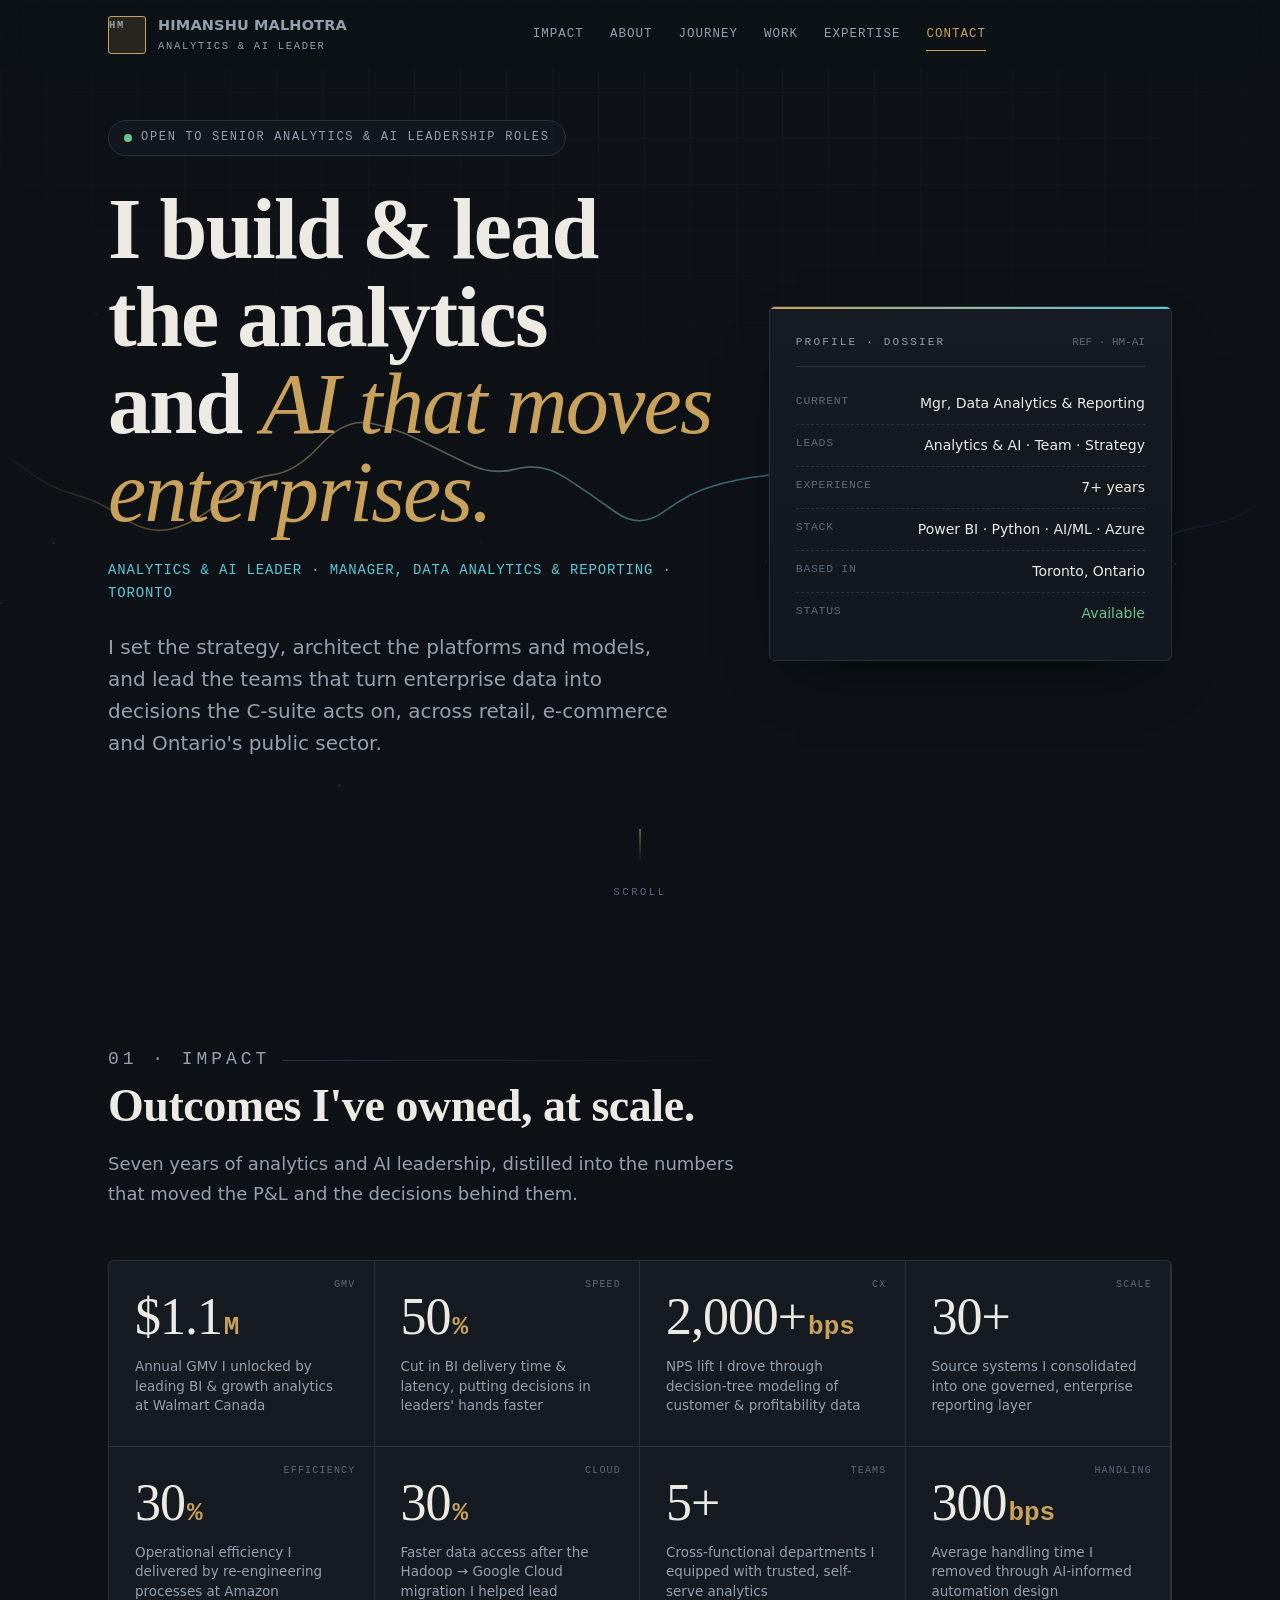
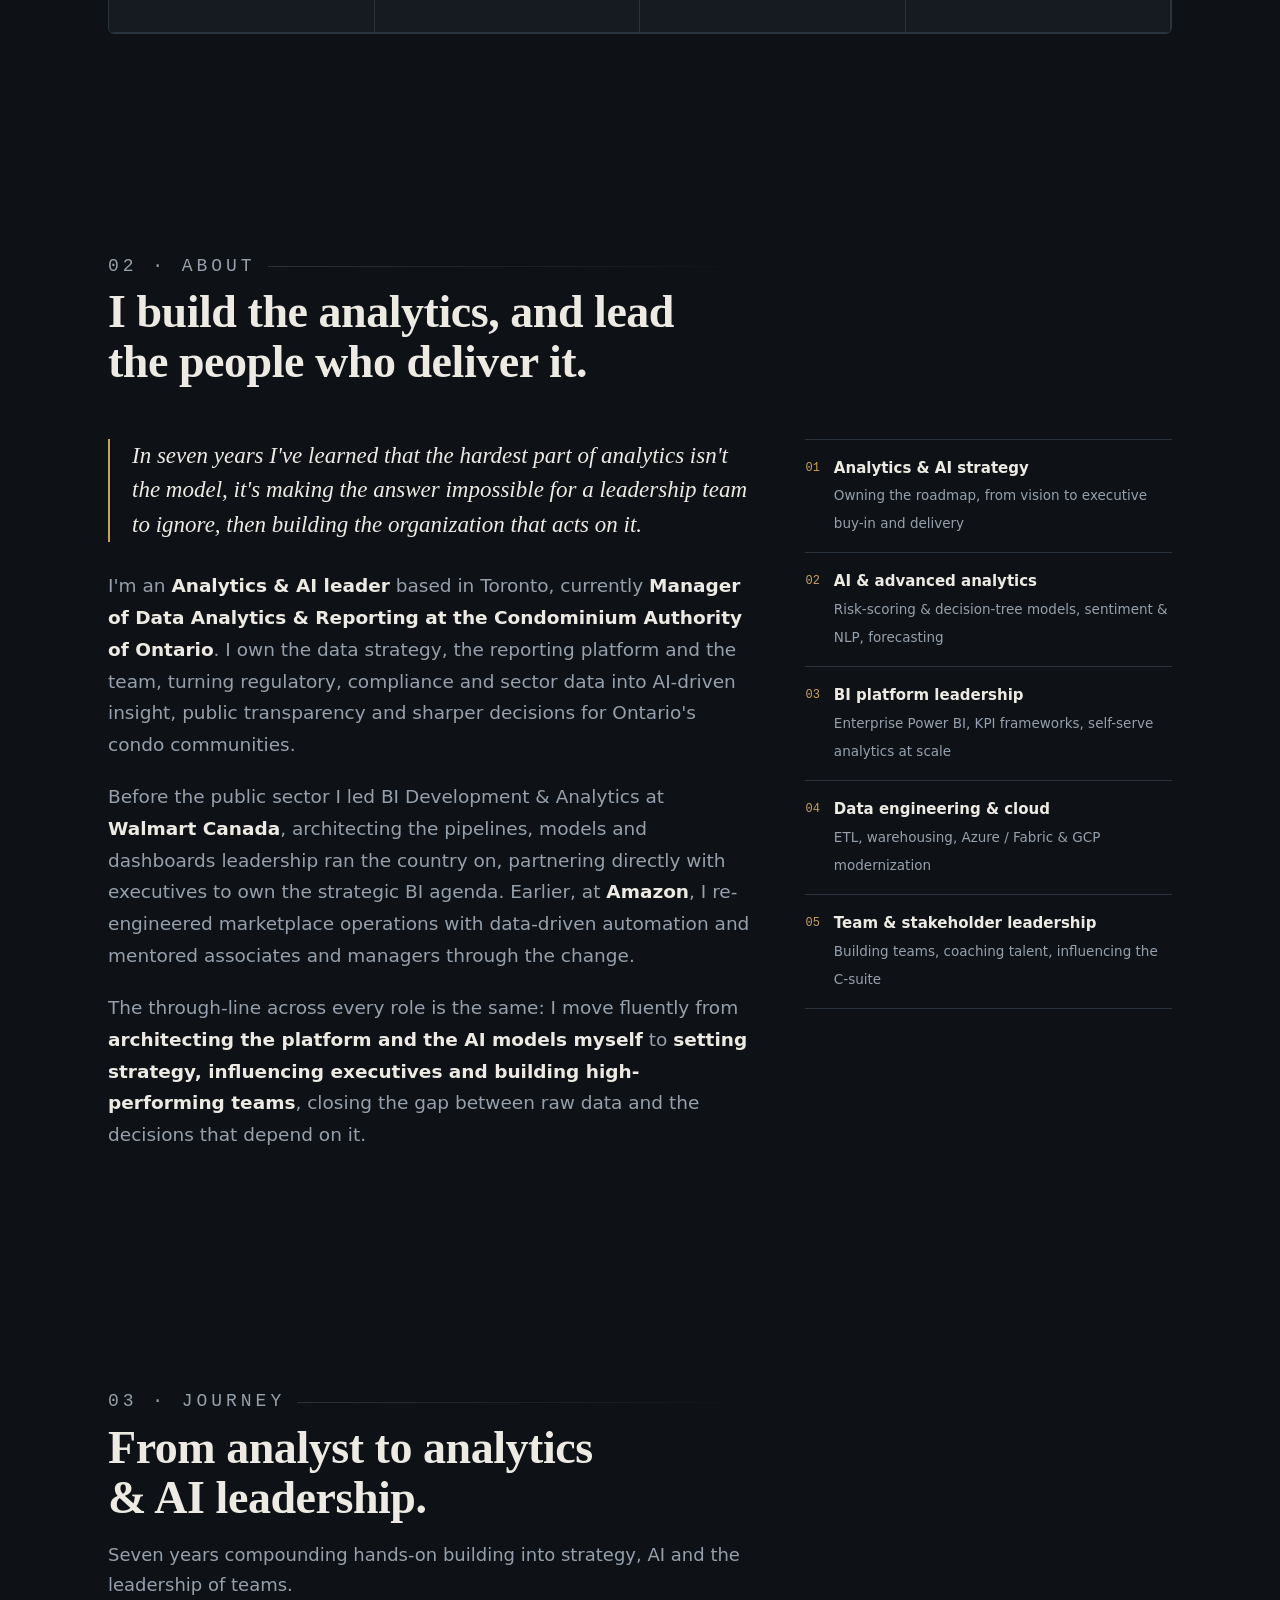
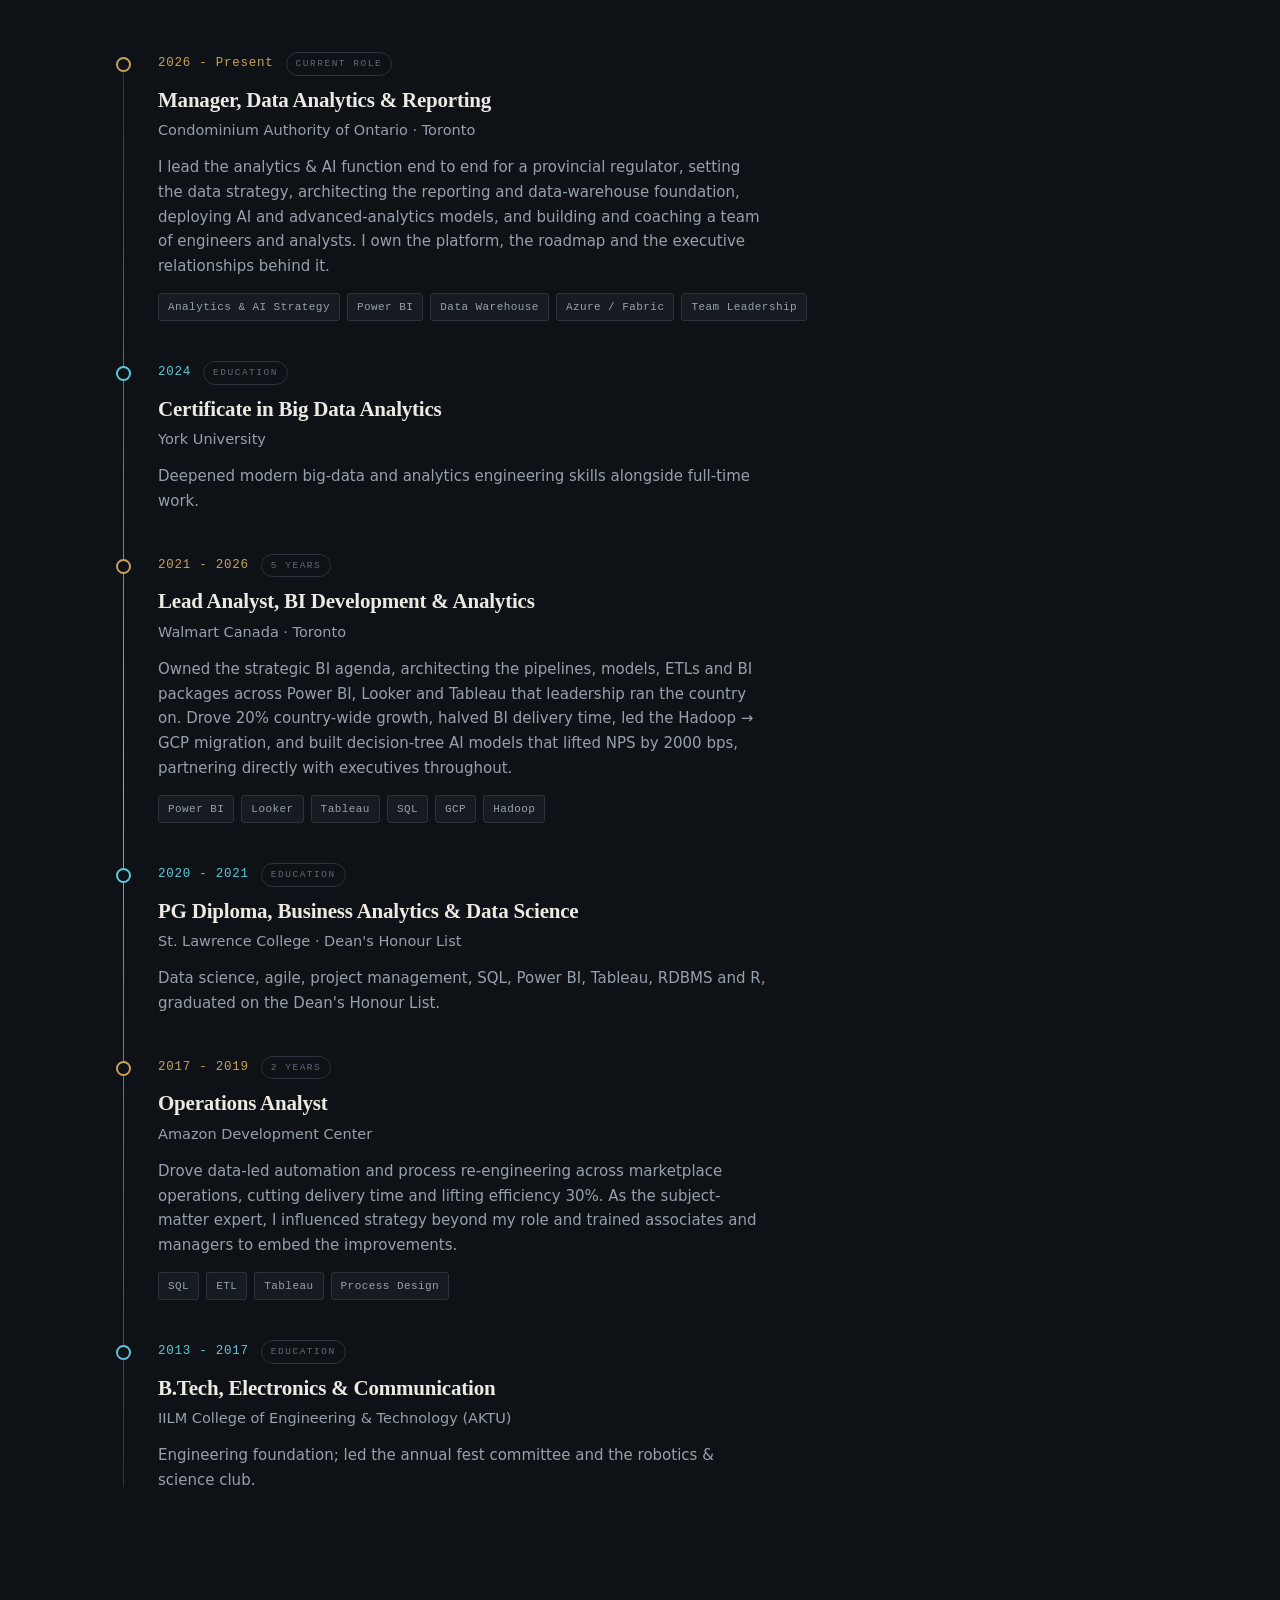
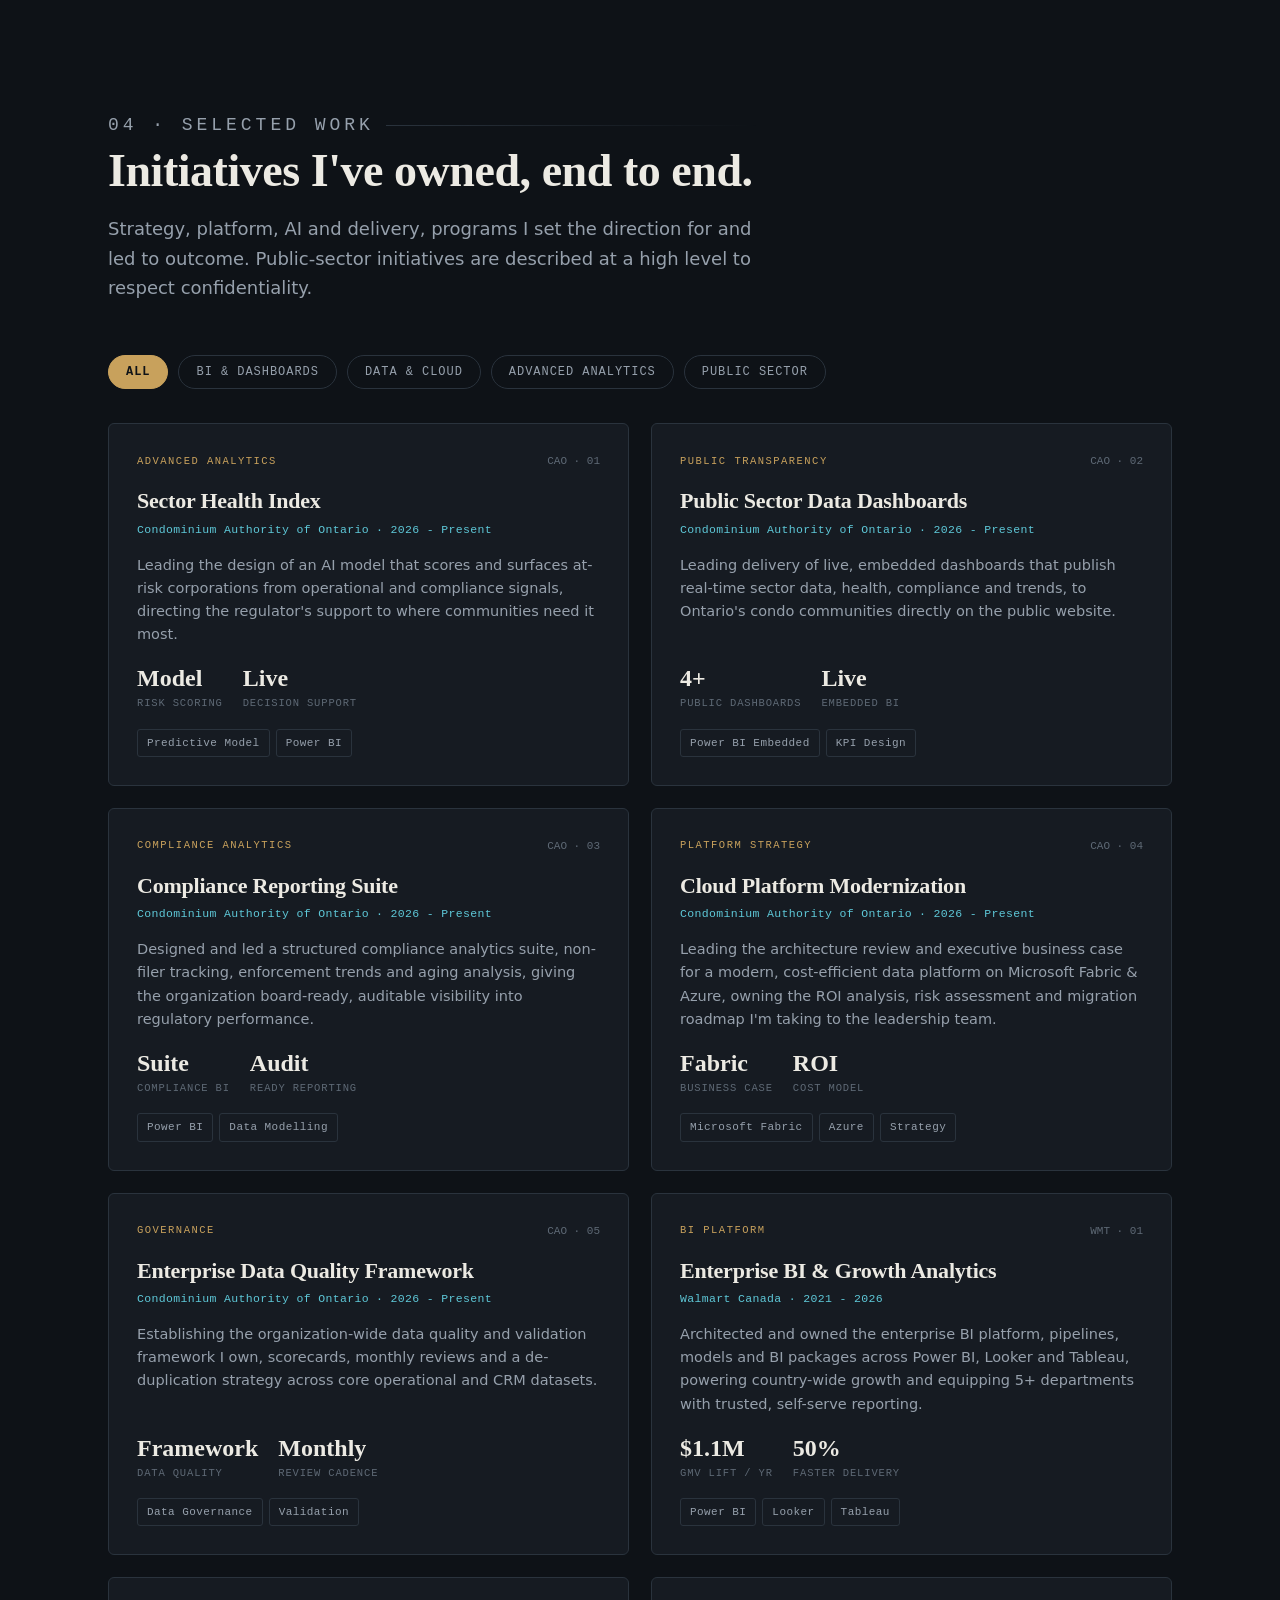
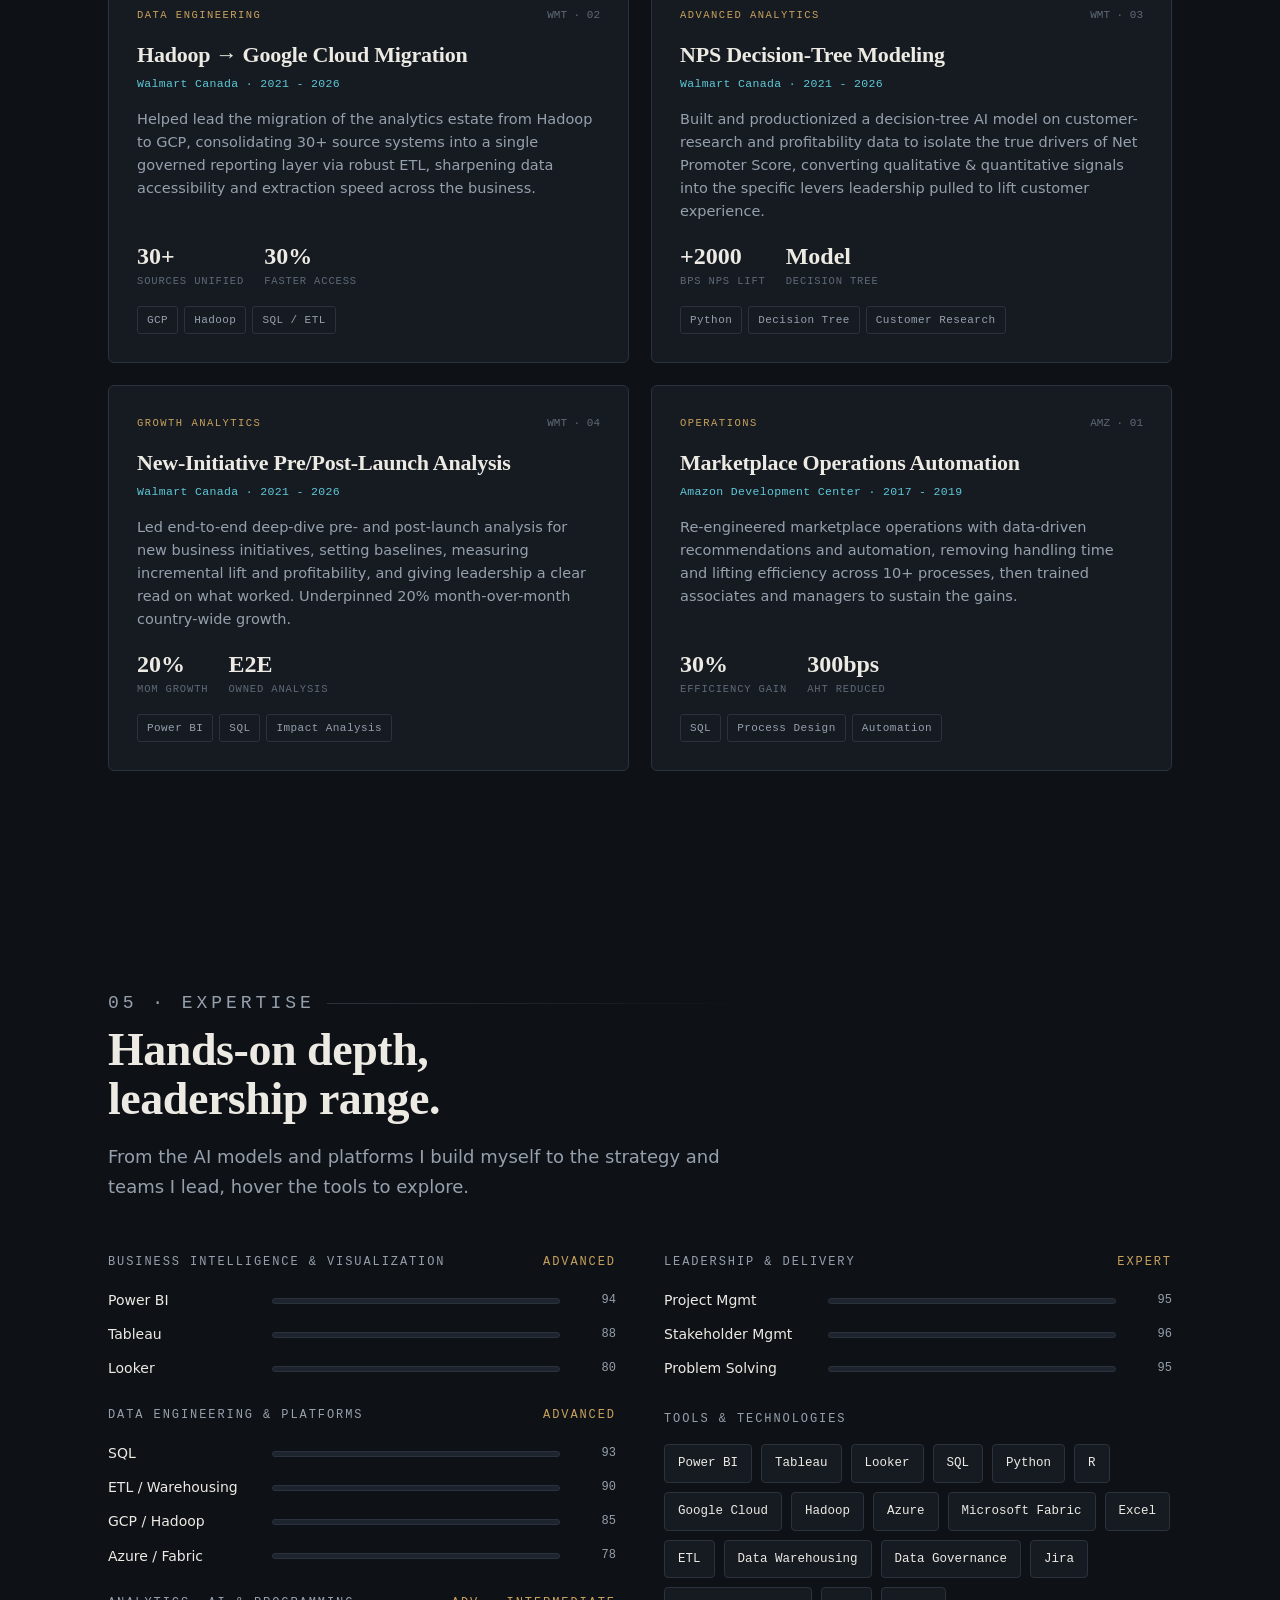
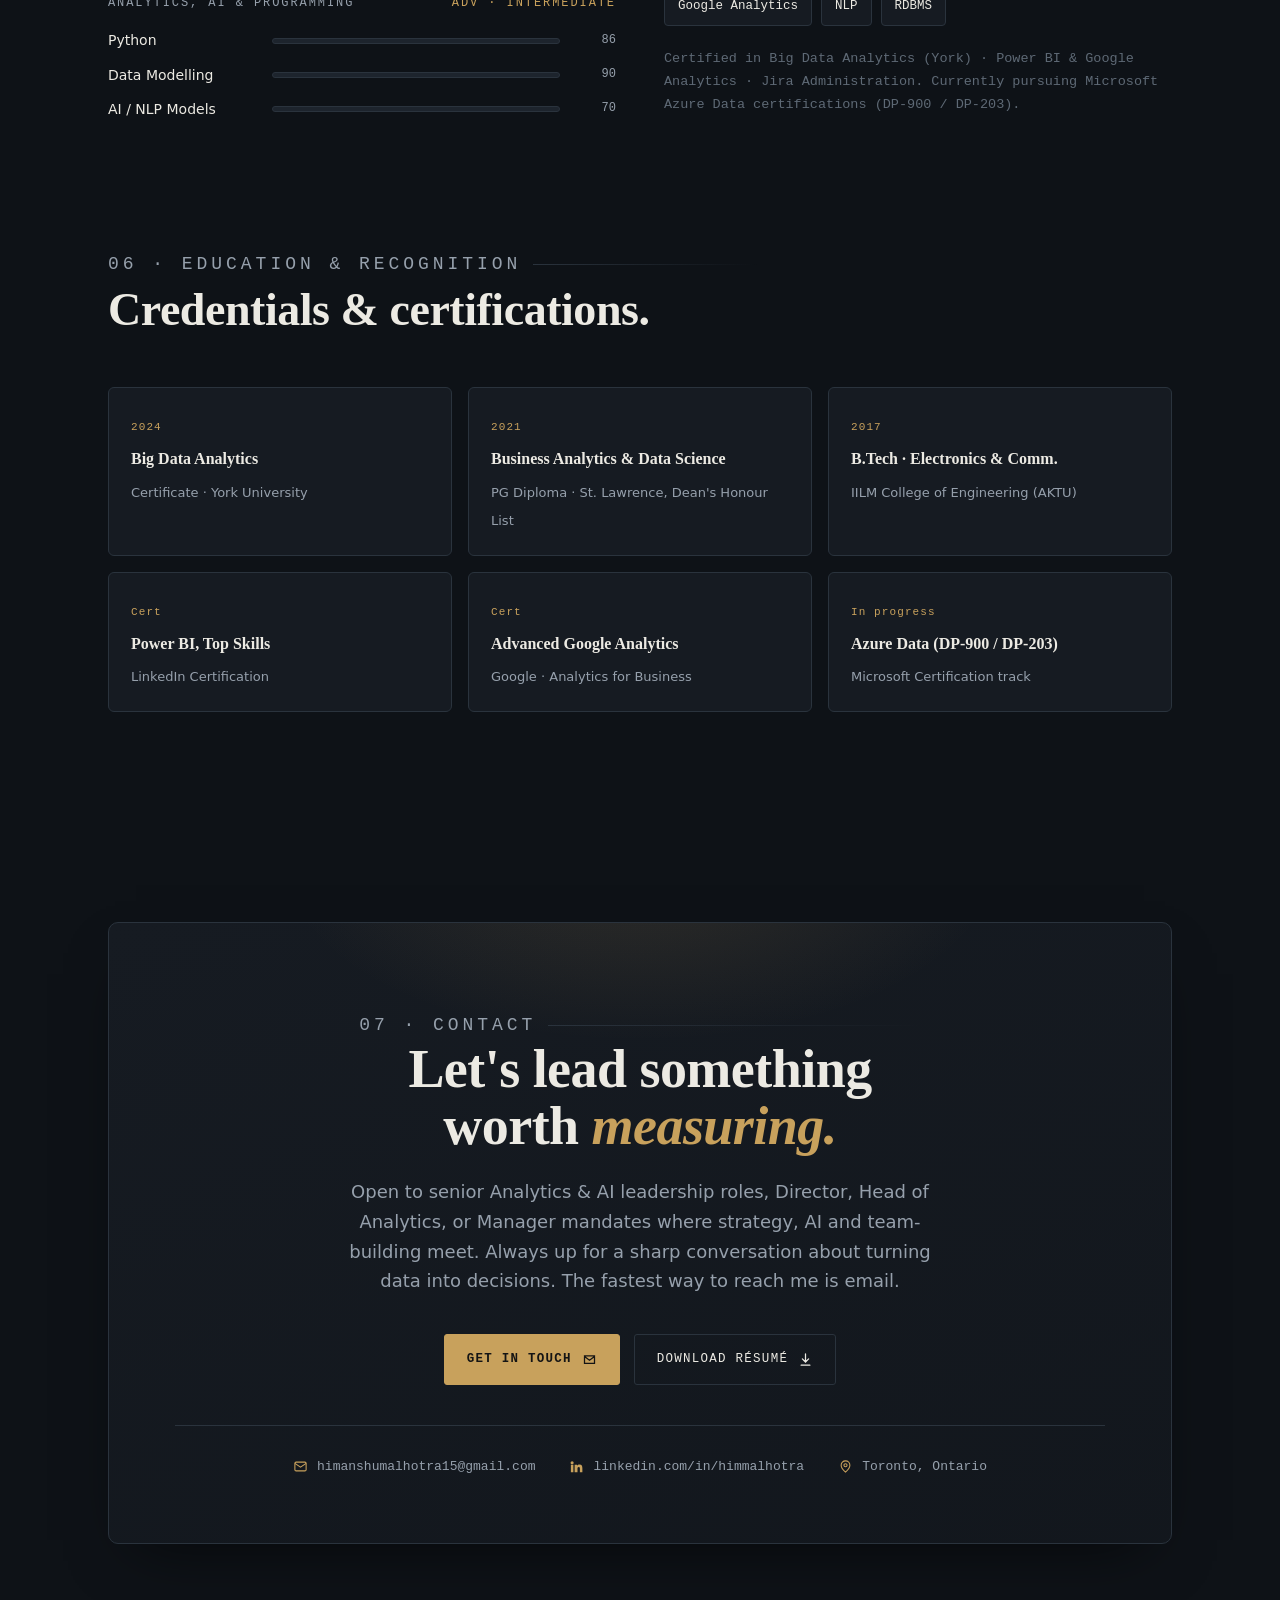
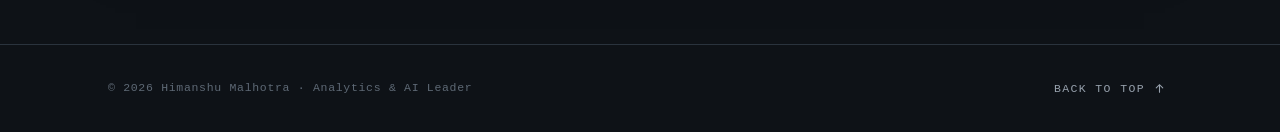
==== commit c199d4d3: "Replace em dashes with commas across all copy Removed every em dash. Prose and title separators now " ====
--- a/index.html
+++ b/index.html
@@ -3,11 +3,11 @@
 <head>
 <meta charset="utf-8" />
 <meta name="viewport" content="width=device-width, initial-scale=1" />
-<title>Himanshu Malhotra — Analytics &amp; AI Leader</title>
-<meta name="description" content="Himanshu Malhotra — Analytics &amp; AI Leader. I build and lead the analytics, AI and teams that turn enterprise data into executive decisions across retail, e-commerce and Ontario's public sector." />
+<title>Himanshu Malhotra, Analytics &amp; AI Leader</title>
+<meta name="description" content="Himanshu Malhotra, Analytics &amp; AI Leader. I build and lead the analytics, AI and teams that turn enterprise data into executive decisions across retail, e-commerce and Ontario's public sector." />
 <style>
 /* ============================================================
-   HIMANSHU MALHOTRA — PORTFOLIO  "DOSSIER"
+   HIMANSHU MALHOTRA, PORTFOLIO  "DOSSIER"
    Tokens → layout → components   (dark-only, by design)
    ============================================================ */
 :root, :root[data-theme="light"], :root[data-theme="dark"]{
@@ -279,7 +279,7 @@
 <!-- ================= NAV ================= -->
 <header class="nav" id="nav">
   <div class="nav-inner">
-    <a class="brand" href="#top" aria-label="Himanshu Malhotra — home">
+    <a class="brand" href="#top" aria-label="Himanshu Malhotra, home">
       <span class="monogram">HM</span>
       <span><b>Himanshu Malhotra</b><span>Analytics &amp; AI Leader</span></span>
     </a>
@@ -308,7 +308,7 @@
         <span class="avail reveal"><span class="dot"></span>Open to senior analytics &amp; AI leadership roles</span>
         <h1 class="reveal">I build &amp; lead the analytics<br>and <span class="thin">AI that moves enterprises.</span></h1>
         <p class="role reveal">Analytics &amp; AI Leader · Manager, Data Analytics &amp; Reporting · Toronto</p>
-        <p class="lede reveal">I set the strategy, architect the platforms and models, and lead the teams that turn enterprise data into decisions the C-suite acts on — across retail, e-commerce and Ontario's public sector.</p>
+        <p class="lede reveal">I set the strategy, architect the platforms and models, and lead the teams that turn enterprise data into decisions the C-suite acts on, across retail, e-commerce and Ontario's public sector.</p>
         <div class="hero-cta reveal">
           <a class="btn primary" href="#work">View selected work
             <svg viewBox="0 0 24 24" fill="none" stroke="currentColor" stroke-width="2" stroke-linecap="round"><path d="M5 12h14M13 6l6 6-6 6"/></svg></a>
@@ -334,7 +334,7 @@
 <section id="impact">
   <div class="wrap">
     <div class="sec-head reveal">
-      <p class="eyebrow">01 — Impact</p>
+      <p class="eyebrow">01 · Impact</p>
       <h2>Outcomes I've owned, at scale.</h2>
       <p>Seven years of analytics and AI leadership, distilled into the numbers that moved the P&amp;L and the decisions behind them.</p>
     </div>
@@ -355,15 +355,15 @@
 <section id="about">
   <div class="wrap">
     <div class="sec-head reveal">
-      <p class="eyebrow">02 — About</p>
-      <h2>I build the analytics — and lead the people who deliver it.</h2>
+      <p class="eyebrow">02 · About</p>
+      <h2>I build the analytics, and lead the people who deliver it.</h2>
     </div>
     <div class="about-grid">
       <div class="about-body reveal">
-        <p class="lead-line">In seven years I've learned that the hardest part of analytics isn't the model — it's making the answer impossible for a leadership team to ignore, then building the organization that acts on it.</p>
-        <p>I'm an <strong>Analytics &amp; AI leader</strong> based in Toronto, currently <strong>Manager of Data Analytics &amp; Reporting at the Condominium Authority of Ontario</strong>. I own the data strategy, the reporting platform and the team — turning regulatory, compliance and sector data into AI-driven insight, public transparency and sharper decisions for Ontario's condo communities.</p>
-        <p>Before the public sector I led BI Development &amp; Analytics at <strong>Walmart Canada</strong> — architecting the pipelines, models and dashboards leadership ran the country on, partnering directly with executives to own the strategic BI agenda. Earlier, at <strong>Amazon</strong>, I re-engineered marketplace operations with data-driven automation and mentored associates and managers through the change.</p>
-        <p>The through-line across every role is the same: I move fluently from <strong>architecting the platform and the AI models myself</strong> to <strong>setting strategy, influencing executives and building high-performing teams</strong> — closing the gap between raw data and the decisions that depend on it.</p>
+        <p class="lead-line">In seven years I've learned that the hardest part of analytics isn't the model, it's making the answer impossible for a leadership team to ignore, then building the organization that acts on it.</p>
+        <p>I'm an <strong>Analytics &amp; AI leader</strong> based in Toronto, currently <strong>Manager of Data Analytics &amp; Reporting at the Condominium Authority of Ontario</strong>. I own the data strategy, the reporting platform and the team, turning regulatory, compliance and sector data into AI-driven insight, public transparency and sharper decisions for Ontario's condo communities.</p>
+        <p>Before the public sector I led BI Development &amp; Analytics at <strong>Walmart Canada</strong>, architecting the pipelines, models and dashboards leadership ran the country on, partnering directly with executives to own the strategic BI agenda. Earlier, at <strong>Amazon</strong>, I re-engineered marketplace operations with data-driven automation and mentored associates and managers through the change.</p>
+        <p>The through-line across every role is the same: I move fluently from <strong>architecting the platform and the AI models myself</strong> to <strong>setting strategy, influencing executives and building high-performing teams</strong>, closing the gap between raw data and the decisions that depend on it.</p>
       </div>
       <div class="reveal">
         <ul class="focus-list">
@@ -382,17 +382,17 @@
 <section id="journey">
   <div class="wrap">
     <div class="sec-head reveal">
-      <p class="eyebrow">03 — Journey</p>
+      <p class="eyebrow">03 · Journey</p>
       <h2>From analyst to analytics &amp; AI leadership.</h2>
       <p>Seven years compounding hands-on building into strategy, AI and the leadership of teams.</p>
     </div>
     <div class="timeline">
       <div class="tl-item reveal">
         <span class="tl-node"></span>
-        <div class="tl-meta"><span class="tl-year">2026 — Present</span><span class="tl-badge">Current role</span></div>
+        <div class="tl-meta"><span class="tl-year">2026 - Present</span><span class="tl-badge">Current role</span></div>
         <h3>Manager, Data Analytics &amp; Reporting</h3>
         <div class="org">Condominium Authority of Ontario · Toronto</div>
-        <p>I lead the analytics &amp; AI function end to end for a provincial regulator — setting the data strategy, architecting the reporting and data-warehouse foundation, deploying AI and advanced-analytics models, and building and coaching a team of engineers and analysts. I own the platform, the roadmap and the executive relationships behind it.</p>
+        <p>I lead the analytics &amp; AI function end to end for a provincial regulator, setting the data strategy, architecting the reporting and data-warehouse foundation, deploying AI and advanced-analytics models, and building and coaching a team of engineers and analysts. I own the platform, the roadmap and the executive relationships behind it.</p>
         <div class="chips"><span class="chip">Analytics &amp; AI Strategy</span><span class="chip">Power BI</span><span class="chip">Data Warehouse</span><span class="chip">Azure / Fabric</span><span class="chip">Team Leadership</span></div>
       </div>
       <div class="tl-item edu reveal">
@@ -404,31 +404,31 @@
       </div>
       <div class="tl-item reveal">
         <span class="tl-node"></span>
-        <div class="tl-meta"><span class="tl-year">2021 — 2026</span><span class="tl-badge">5 years</span></div>
-        <h3>Lead Analyst — BI Development &amp; Analytics</h3>
+        <div class="tl-meta"><span class="tl-year">2021 - 2026</span><span class="tl-badge">5 years</span></div>
+        <h3>Lead Analyst, BI Development &amp; Analytics</h3>
         <div class="org">Walmart Canada · Toronto</div>
-        <p>Owned the strategic BI agenda — architecting the pipelines, models, ETLs and BI packages across Power BI, Looker and Tableau that leadership ran the country on. Drove 20% country-wide growth, halved BI delivery time, led the Hadoop → GCP migration, and built decision-tree AI models that lifted NPS by 2000 bps — partnering directly with executives throughout.</p>
+        <p>Owned the strategic BI agenda, architecting the pipelines, models, ETLs and BI packages across Power BI, Looker and Tableau that leadership ran the country on. Drove 20% country-wide growth, halved BI delivery time, led the Hadoop → GCP migration, and built decision-tree AI models that lifted NPS by 2000 bps, partnering directly with executives throughout.</p>
         <div class="chips"><span class="chip">Power BI</span><span class="chip">Looker</span><span class="chip">Tableau</span><span class="chip">SQL</span><span class="chip">GCP</span><span class="chip">Hadoop</span></div>
       </div>
       <div class="tl-item edu reveal">
         <span class="tl-node"></span>
-        <div class="tl-meta"><span class="tl-year">2020 — 2021</span><span class="tl-badge">Education</span></div>
-        <h3>PG Diploma — Business Analytics &amp; Data Science</h3>
+        <div class="tl-meta"><span class="tl-year">2020 - 2021</span><span class="tl-badge">Education</span></div>
+        <h3>PG Diploma, Business Analytics &amp; Data Science</h3>
         <div class="org">St. Lawrence College · Dean's Honour List</div>
-        <p>Data science, agile, project management, SQL, Power BI, Tableau, RDBMS and R — graduated on the Dean's Honour List.</p>
+        <p>Data science, agile, project management, SQL, Power BI, Tableau, RDBMS and R, graduated on the Dean's Honour List.</p>
       </div>
       <div class="tl-item reveal">
         <span class="tl-node"></span>
-        <div class="tl-meta"><span class="tl-year">2017 — 2019</span><span class="tl-badge">2 years</span></div>
+        <div class="tl-meta"><span class="tl-year">2017 - 2019</span><span class="tl-badge">2 years</span></div>
         <h3>Operations Analyst</h3>
         <div class="org">Amazon Development Center</div>
-        <p>Drove data-led automation and process re-engineering across marketplace operations — cutting delivery time and lifting efficiency 30%. As the subject-matter expert, I influenced strategy beyond my role and trained associates and managers to embed the improvements.</p>
+        <p>Drove data-led automation and process re-engineering across marketplace operations, cutting delivery time and lifting efficiency 30%. As the subject-matter expert, I influenced strategy beyond my role and trained associates and managers to embed the improvements.</p>
         <div class="chips"><span class="chip">SQL</span><span class="chip">ETL</span><span class="chip">Tableau</span><span class="chip">Process Design</span></div>
       </div>
       <div class="tl-item edu reveal">
         <span class="tl-node"></span>
-        <div class="tl-meta"><span class="tl-year">2013 — 2017</span><span class="tl-badge">Education</span></div>
-        <h3>B.Tech — Electronics &amp; Communication</h3>
+        <div class="tl-meta"><span class="tl-year">2013 - 2017</span><span class="tl-badge">Education</span></div>
+        <h3>B.Tech, Electronics &amp; Communication</h3>
         <div class="org">IILM College of Engineering &amp; Technology (AKTU)</div>
         <p>Engineering foundation; led the annual fest committee and the robotics &amp; science club.</p>
       </div>
@@ -440,9 +440,9 @@
 <section id="work">
   <div class="wrap">
     <div class="sec-head reveal">
-      <p class="eyebrow">04 — Selected work</p>
+      <p class="eyebrow">04 · Selected work</p>
       <h2>Initiatives I've owned, end to end.</h2>
-      <p>Strategy, platform, AI and delivery — programs I set the direction for and led to outcome. Public-sector initiatives are described at a high level to respect confidentiality.</p>
+      <p>Strategy, platform, AI and delivery, programs I set the direction for and led to outcome. Public-sector initiatives are described at a high level to respect confidentiality.</p>
     </div>
     <div class="filters reveal" id="filters">
       <button class="filter active" data-f="all">All</button>
@@ -456,8 +456,8 @@
       <article class="card reveal" data-cat="analytics bi public">
         <div class="top"><span class="cat">Advanced Analytics</span><span class="num">CAO · 01</span></div>
         <h3>Sector Health Index</h3>
-        <div class="where">Condominium Authority of Ontario · 2026 — Present</div>
-        <p>Leading the design of an AI model that scores and surfaces at-risk corporations from operational and compliance signals — directing the regulator's support to where communities need it most.</p>
+        <div class="where">Condominium Authority of Ontario · 2026 - Present</div>
+        <p>Leading the design of an AI model that scores and surfaces at-risk corporations from operational and compliance signals, directing the regulator's support to where communities need it most.</p>
         <div class="metrics"><div><b>Model</b><span>Risk scoring</span></div><div><b>Live</b><span>Decision support</span></div></div>
         <div class="stack"><span class="chip">Predictive Model</span><span class="chip">Power BI</span></div>
       </article>
@@ -465,8 +465,8 @@
       <article class="card reveal" data-cat="public bi">
         <div class="top"><span class="cat">Public Transparency</span><span class="num">CAO · 02</span></div>
         <h3>Public Sector Data Dashboards</h3>
-        <div class="where">Condominium Authority of Ontario · 2026 — Present</div>
-        <p>Leading delivery of live, embedded dashboards that publish real-time sector data — health, compliance and trends — to Ontario's condo communities directly on the public website.</p>
+        <div class="where">Condominium Authority of Ontario · 2026 - Present</div>
+        <p>Leading delivery of live, embedded dashboards that publish real-time sector data, health, compliance and trends, to Ontario's condo communities directly on the public website.</p>
         <div class="metrics"><div><b>4+</b><span>Public dashboards</span></div><div><b>Live</b><span>Embedded BI</span></div></div>
         <div class="stack"><span class="chip">Power BI Embedded</span><span class="chip">KPI Design</span></div>
       </article>
@@ -474,8 +474,8 @@
       <article class="card reveal" data-cat="analytics public bi">
         <div class="top"><span class="cat">Compliance Analytics</span><span class="num">CAO · 03</span></div>
         <h3>Compliance Reporting Suite</h3>
-        <div class="where">Condominium Authority of Ontario · 2026 — Present</div>
-        <p>Designed and led a structured compliance analytics suite — non-filer tracking, enforcement trends and aging analysis — giving the organization board-ready, auditable visibility into regulatory performance.</p>
+        <div class="where">Condominium Authority of Ontario · 2026 - Present</div>
+        <p>Designed and led a structured compliance analytics suite, non-filer tracking, enforcement trends and aging analysis, giving the organization board-ready, auditable visibility into regulatory performance.</p>
         <div class="metrics"><div><b>Suite</b><span>Compliance BI</span></div><div><b>Audit</b><span>Ready reporting</span></div></div>
         <div class="stack"><span class="chip">Power BI</span><span class="chip">Data Modelling</span></div>
       </article>
@@ -483,8 +483,8 @@
       <article class="card reveal" data-cat="data public">
         <div class="top"><span class="cat">Platform Strategy</span><span class="num">CAO · 04</span></div>
         <h3>Cloud Platform Modernization</h3>
-        <div class="where">Condominium Authority of Ontario · 2026 — Present</div>
-        <p>Leading the architecture review and executive business case for a modern, cost-efficient data platform on Microsoft Fabric &amp; Azure — owning the ROI analysis, risk assessment and migration roadmap I'm taking to the leadership team.</p>
+        <div class="where">Condominium Authority of Ontario · 2026 - Present</div>
+        <p>Leading the architecture review and executive business case for a modern, cost-efficient data platform on Microsoft Fabric &amp; Azure, owning the ROI analysis, risk assessment and migration roadmap I'm taking to the leadership team.</p>
         <div class="metrics"><div><b>Fabric</b><span>Business case</span></div><div><b>ROI</b><span>Cost model</span></div></div>
         <div class="stack"><span class="chip">Microsoft Fabric</span><span class="chip">Azure</span><span class="chip">Strategy</span></div>
       </article>
@@ -492,8 +492,8 @@
       <article class="card reveal" data-cat="data public analytics">
         <div class="top"><span class="cat">Governance</span><span class="num">CAO · 05</span></div>
         <h3>Enterprise Data Quality Framework</h3>
-        <div class="where">Condominium Authority of Ontario · 2026 — Present</div>
-        <p>Establishing the organization-wide data quality and validation framework I own — scorecards, monthly reviews and a de-duplication strategy across core operational and CRM datasets.</p>
+        <div class="where">Condominium Authority of Ontario · 2026 - Present</div>
+        <p>Establishing the organization-wide data quality and validation framework I own, scorecards, monthly reviews and a de-duplication strategy across core operational and CRM datasets.</p>
         <div class="metrics"><div><b>Framework</b><span>Data quality</span></div><div><b>Monthly</b><span>Review cadence</span></div></div>
         <div class="stack"><span class="chip">Data Governance</span><span class="chip">Validation</span></div>
       </article>
@@ -501,8 +501,8 @@
       <article class="card reveal" data-cat="bi data">
         <div class="top"><span class="cat">BI Platform</span><span class="num">WMT · 01</span></div>
         <h3>Enterprise BI &amp; Growth Analytics</h3>
-        <div class="where">Walmart Canada · 2021 — 2026</div>
-        <p>Architected and owned the enterprise BI platform — pipelines, models and BI packages across Power BI, Looker and Tableau — powering country-wide growth and equipping 5+ departments with trusted, self-serve reporting.</p>
+        <div class="where">Walmart Canada · 2021 - 2026</div>
+        <p>Architected and owned the enterprise BI platform, pipelines, models and BI packages across Power BI, Looker and Tableau, powering country-wide growth and equipping 5+ departments with trusted, self-serve reporting.</p>
         <div class="metrics"><div><b class="tnum">$1.1M</b><span>GMV lift / yr</span></div><div><b class="tnum">50%</b><span>Faster delivery</span></div></div>
         <div class="stack"><span class="chip">Power BI</span><span class="chip">Looker</span><span class="chip">Tableau</span></div>
       </article>
@@ -510,8 +510,8 @@
       <article class="card reveal" data-cat="data">
         <div class="top"><span class="cat">Data Engineering</span><span class="num">WMT · 02</span></div>
         <h3>Hadoop → Google Cloud Migration</h3>
-        <div class="where">Walmart Canada · 2021 — 2026</div>
-        <p>Helped lead the migration of the analytics estate from Hadoop to GCP, consolidating 30+ source systems into a single governed reporting layer via robust ETL — sharpening data accessibility and extraction speed across the business.</p>
+        <div class="where">Walmart Canada · 2021 - 2026</div>
+        <p>Helped lead the migration of the analytics estate from Hadoop to GCP, consolidating 30+ source systems into a single governed reporting layer via robust ETL, sharpening data accessibility and extraction speed across the business.</p>
         <div class="metrics"><div><b class="tnum">30+</b><span>Sources unified</span></div><div><b class="tnum">30%</b><span>Faster access</span></div></div>
         <div class="stack"><span class="chip">GCP</span><span class="chip">Hadoop</span><span class="chip">SQL / ETL</span></div>
       </article>
@@ -519,8 +519,8 @@
       <article class="card reveal" data-cat="analytics bi">
         <div class="top"><span class="cat">Advanced Analytics</span><span class="num">WMT · 03</span></div>
         <h3>NPS Decision-Tree Modeling</h3>
-        <div class="where">Walmart Canada · 2021 — 2026</div>
-        <p>Built and productionized a decision-tree AI model on customer-research and profitability data to isolate the true drivers of Net Promoter Score — converting qualitative &amp; quantitative signals into the specific levers leadership pulled to lift customer experience.</p>
+        <div class="where">Walmart Canada · 2021 - 2026</div>
+        <p>Built and productionized a decision-tree AI model on customer-research and profitability data to isolate the true drivers of Net Promoter Score, converting qualitative &amp; quantitative signals into the specific levers leadership pulled to lift customer experience.</p>
         <div class="metrics"><div><b class="tnum">+2000</b><span>bps NPS lift</span></div><div><b>Model</b><span>Decision tree</span></div></div>
         <div class="stack"><span class="chip">Python</span><span class="chip">Decision Tree</span><span class="chip">Customer Research</span></div>
       </article>
@@ -528,8 +528,8 @@
       <article class="card reveal" data-cat="analytics bi">
         <div class="top"><span class="cat">Growth Analytics</span><span class="num">WMT · 04</span></div>
         <h3>New-Initiative Pre/Post-Launch Analysis</h3>
-        <div class="where">Walmart Canada · 2021 — 2026</div>
-        <p>Led end-to-end deep-dive pre- and post-launch analysis for new business initiatives — setting baselines, measuring incremental lift and profitability, and giving leadership a clear read on what worked. Underpinned 20% month-over-month country-wide growth.</p>
+        <div class="where">Walmart Canada · 2021 - 2026</div>
+        <p>Led end-to-end deep-dive pre- and post-launch analysis for new business initiatives, setting baselines, measuring incremental lift and profitability, and giving leadership a clear read on what worked. Underpinned 20% month-over-month country-wide growth.</p>
         <div class="metrics"><div><b class="tnum">20%</b><span>MoM growth</span></div><div><b>E2E</b><span>Owned analysis</span></div></div>
         <div class="stack"><span class="chip">Power BI</span><span class="chip">SQL</span><span class="chip">Impact Analysis</span></div>
       </article>
@@ -537,8 +537,8 @@
       <article class="card reveal" data-cat="analytics data">
         <div class="top"><span class="cat">Operations</span><span class="num">AMZ · 01</span></div>
         <h3>Marketplace Operations Automation</h3>
-        <div class="where">Amazon Development Center · 2017 — 2019</div>
-        <p>Re-engineered marketplace operations with data-driven recommendations and automation — removing handling time and lifting efficiency across 10+ processes, then trained associates and managers to sustain the gains.</p>
+        <div class="where">Amazon Development Center · 2017 - 2019</div>
+        <p>Re-engineered marketplace operations with data-driven recommendations and automation, removing handling time and lifting efficiency across 10+ processes, then trained associates and managers to sustain the gains.</p>
         <div class="metrics"><div><b class="tnum">30%</b><span>Efficiency gain</span></div><div><b class="tnum">300bps</b><span>AHT reduced</span></div></div>
         <div class="stack"><span class="chip">SQL</span><span class="chip">Process Design</span><span class="chip">Automation</span></div>
       </article>
@@ -551,9 +551,9 @@
 <section id="expertise">
   <div class="wrap">
     <div class="sec-head reveal">
-      <p class="eyebrow">05 — Expertise</p>
+      <p class="eyebrow">05 · Expertise</p>
       <h2>Hands-on depth, leadership range.</h2>
-      <p>From the AI models and platforms I build myself to the strategy and teams I lead — hover the tools to explore.</p>
+      <p>From the AI models and platforms I build myself to the strategy and teams I lead, hover the tools to explore.</p>
     </div>
     <div class="exp-grid">
       <div class="reveal" id="skillPanel">
@@ -603,14 +603,14 @@
 <section id="recognition" style="padding-top:0">
   <div class="wrap">
     <div class="sec-head reveal">
-      <p class="eyebrow">06 — Education &amp; Recognition</p>
+      <p class="eyebrow">06 · Education &amp; Recognition</p>
       <h2>Credentials &amp; certifications.</h2>
     </div>
     <div class="creds reveal">
       <div class="cred"><span class="yr">2024</span><b>Big Data Analytics</b><span>Certificate · York University</span></div>
-      <div class="cred"><span class="yr">2021</span><b>Business Analytics &amp; Data Science</b><span>PG Diploma · St. Lawrence — Dean's Honour List</span></div>
+      <div class="cred"><span class="yr">2021</span><b>Business Analytics &amp; Data Science</b><span>PG Diploma · St. Lawrence, Dean's Honour List</span></div>
       <div class="cred"><span class="yr">2017</span><b>B.Tech · Electronics &amp; Comm.</b><span>IILM College of Engineering (AKTU)</span></div>
-      <div class="cred"><span class="yr">Cert</span><b>Power BI — Top Skills</b><span>LinkedIn Certification</span></div>
+      <div class="cred"><span class="yr">Cert</span><b>Power BI, Top Skills</b><span>LinkedIn Certification</span></div>
       <div class="cred"><span class="yr">Cert</span><b>Advanced Google Analytics</b><span>Google · Analytics for Business</span></div>
       <div class="cred"><span class="yr">In progress</span><b>Azure Data (DP-900 / DP-203)</b><span>Microsoft Certification track</span></div>
     </div>
@@ -621,9 +621,9 @@
 <section class="contact" id="contact">
   <div class="wrap">
     <div class="contact-card reveal">
-      <p class="eyebrow" style="justify-content:center">07 — Contact</p>
+      <p class="eyebrow" style="justify-content:center">07 · Contact</p>
       <h2>Let's lead something<br>worth <em>measuring.</em></h2>
-      <p>Open to senior Analytics &amp; AI leadership roles — Director, Head of Analytics, or Manager mandates where strategy, AI and team-building meet. Always up for a sharp conversation about turning data into decisions. The fastest way to reach me is email.</p>
+      <p>Open to senior Analytics &amp; AI leadership roles, Director, Head of Analytics, or Manager mandates where strategy, AI and team-building meet. Always up for a sharp conversation about turning data into decisions. The fastest way to reach me is email.</p>
       <div class="contact-actions">
         <a class="btn primary" href="mailto:himanshumalhotra15@gmail.com?subject=Let%27s%20connect%20%E2%80%94%20Analytics%20%26%20AI%20Leadership">Get in touch
           <svg viewBox="0 0 24 24" fill="none" stroke="currentColor" stroke-width="2" stroke-linecap="round"><path d="M4 6h16v12H4zM4 7l8 6 8-6"/></svg></a>
